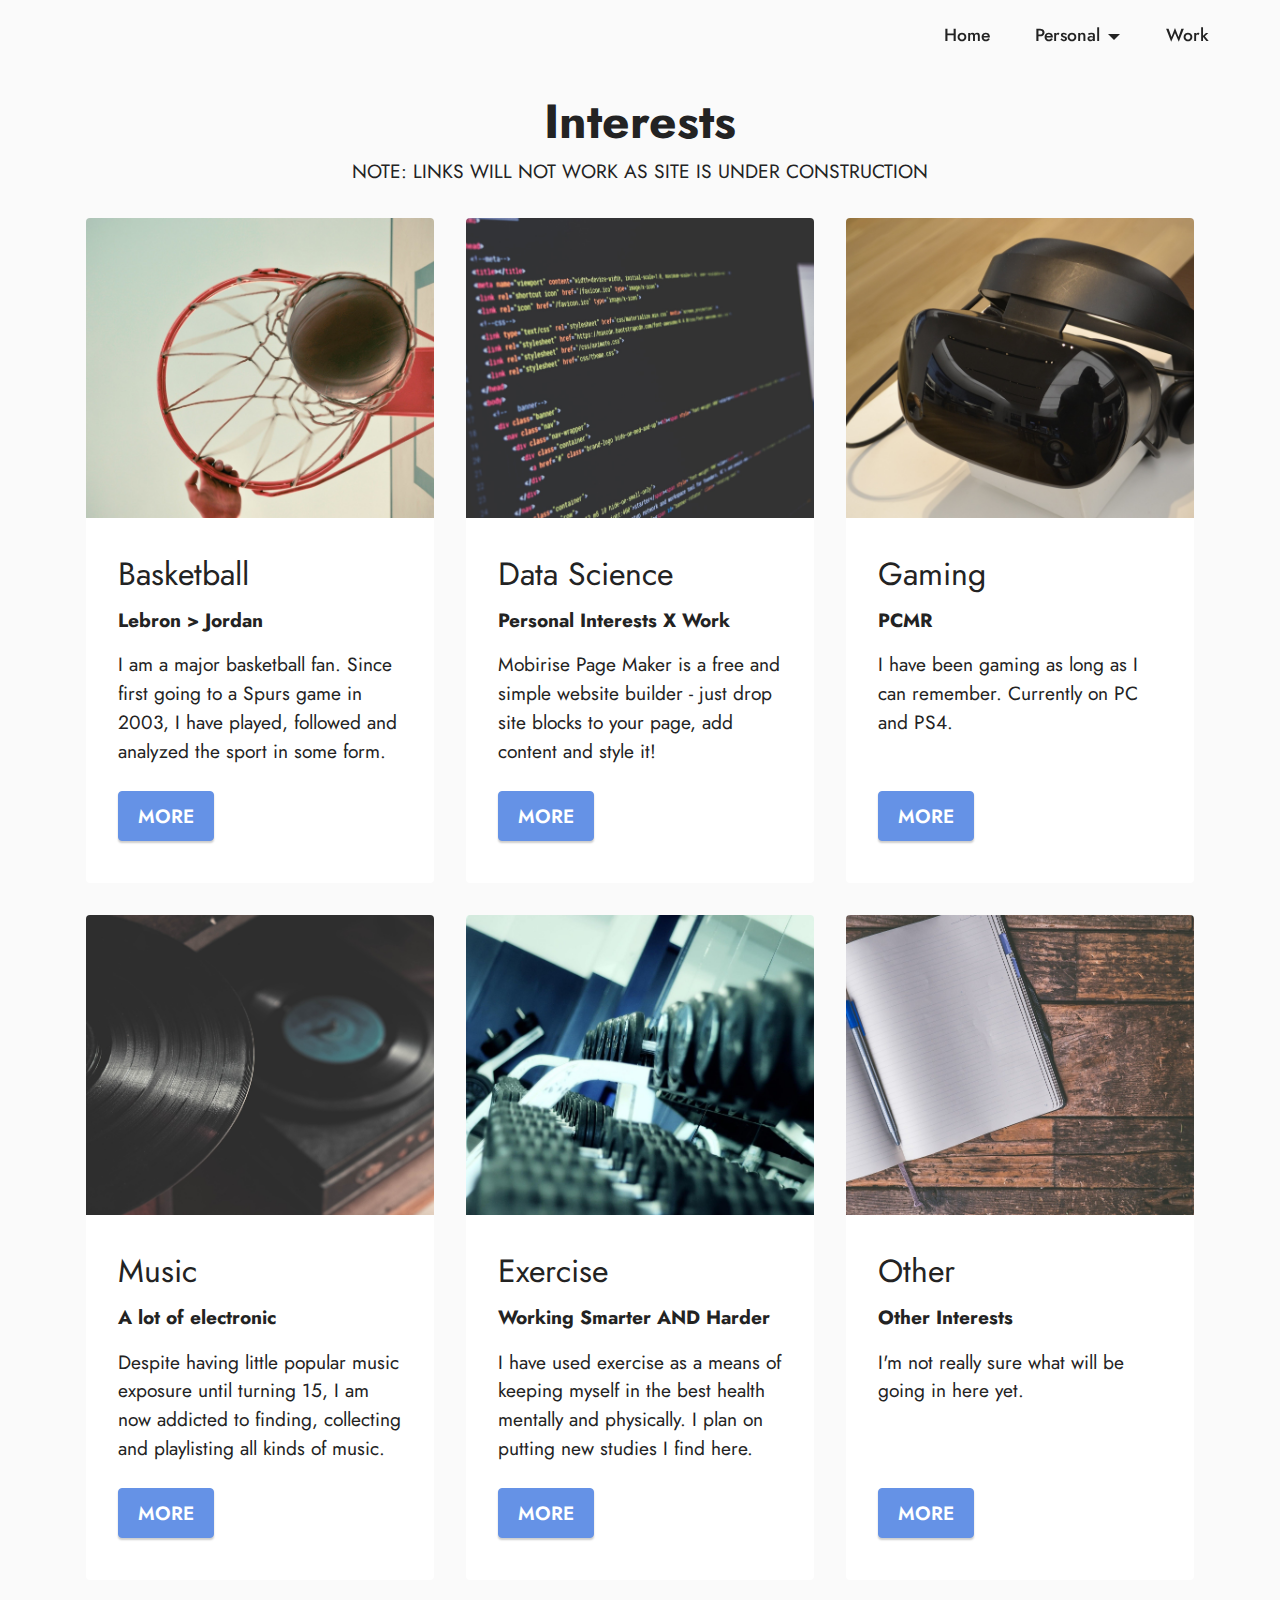
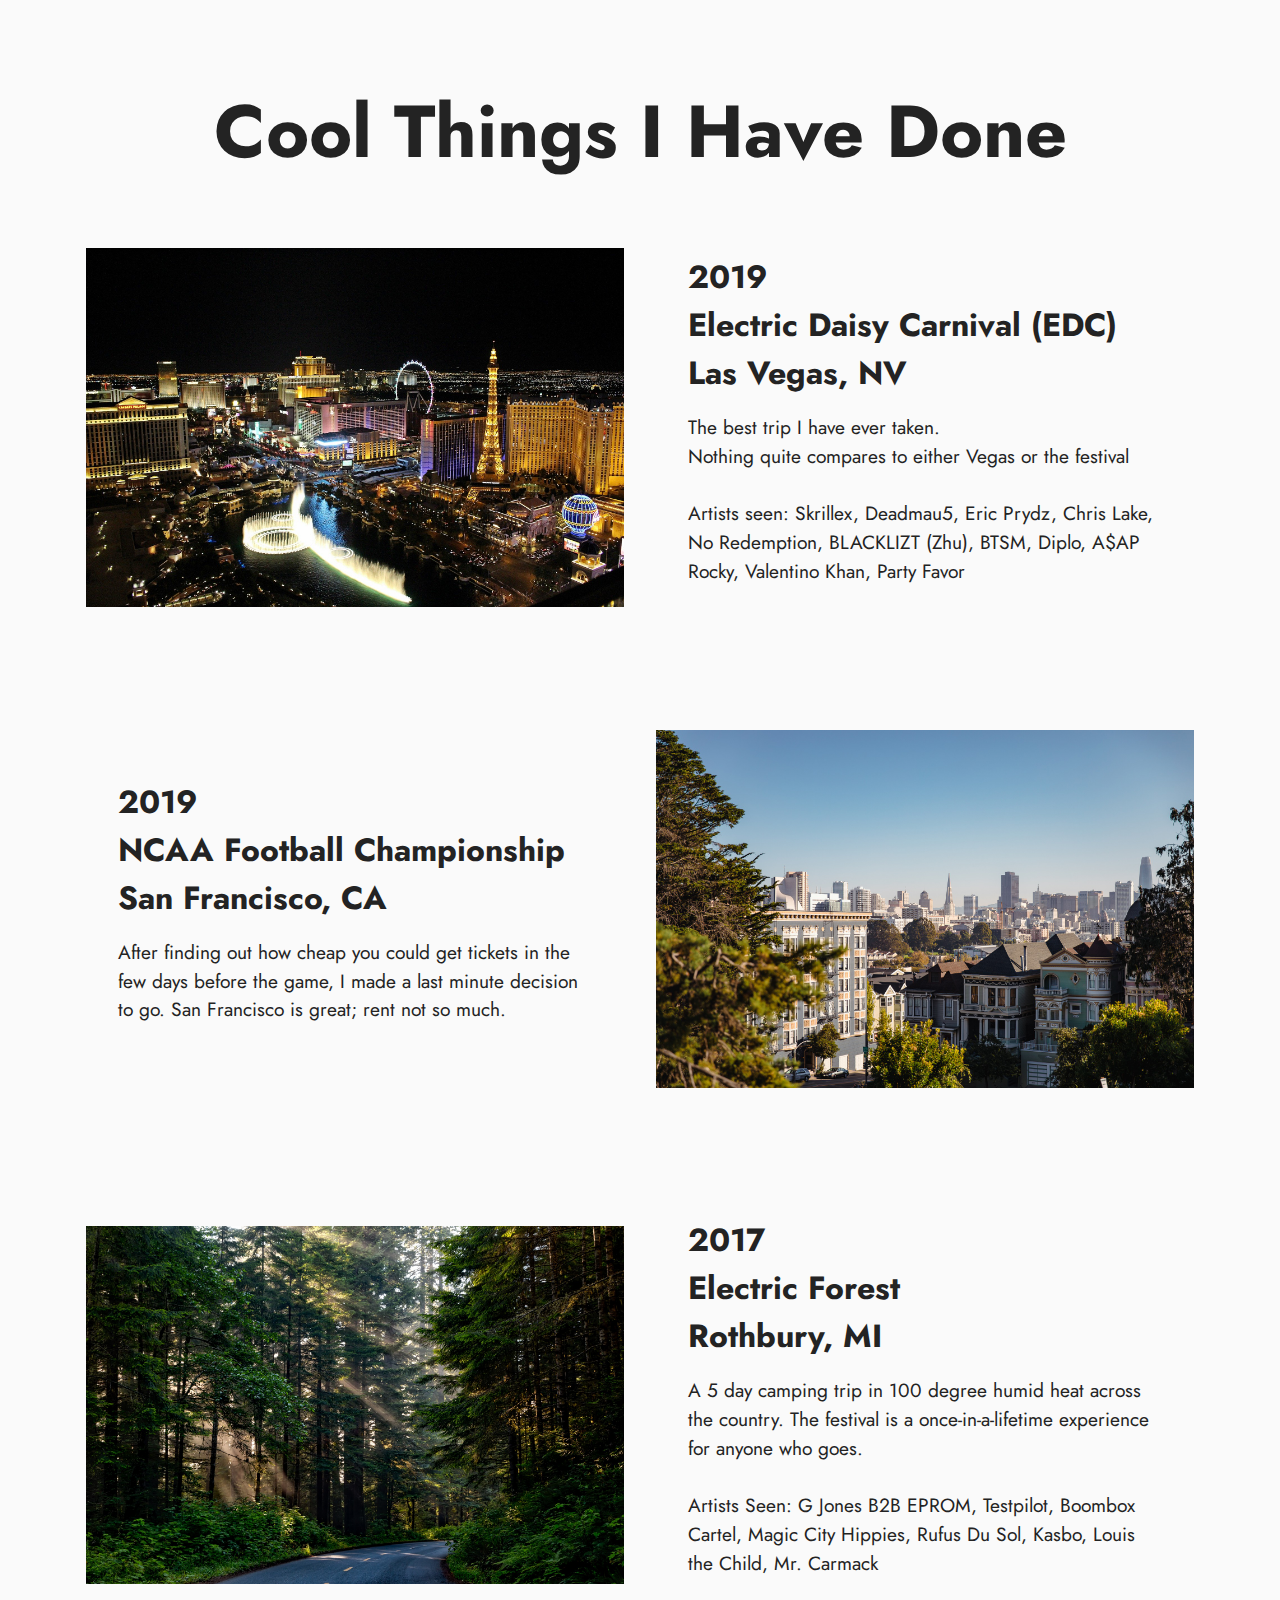
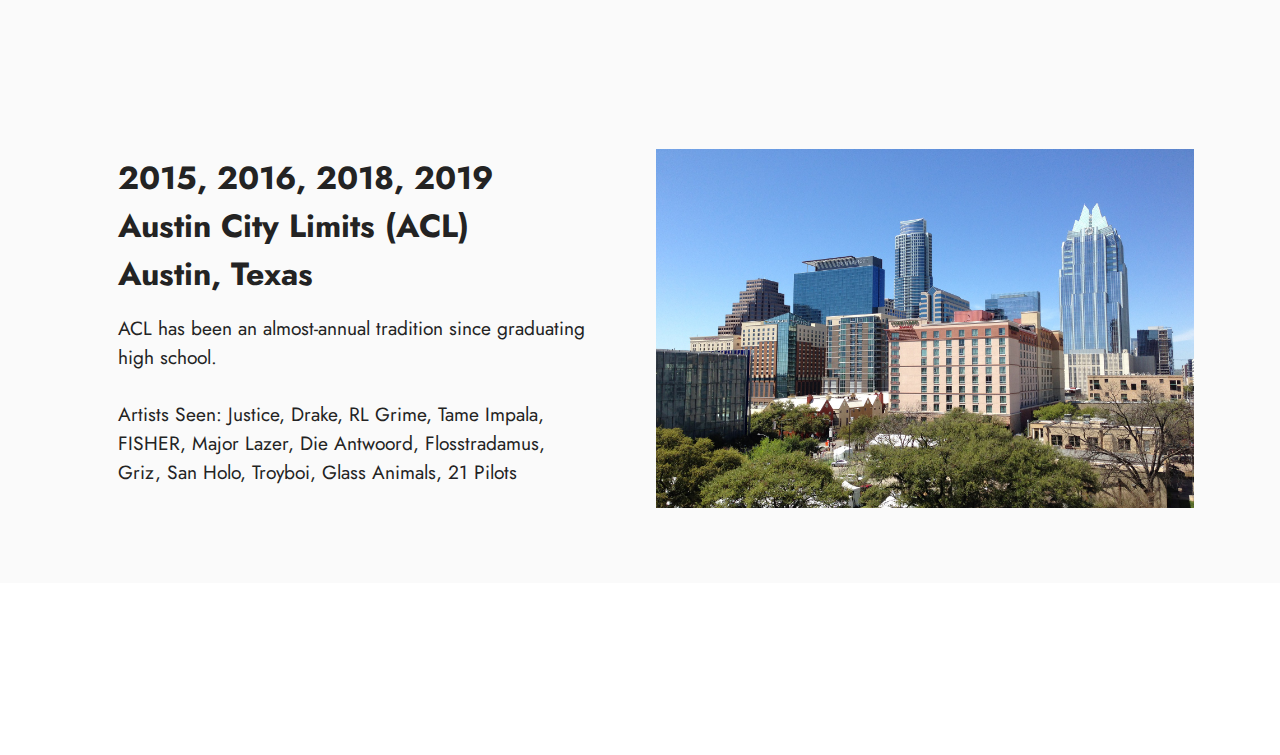
==== page1.html @ 877b50c9 "Add files via upload" ====
<!DOCTYPE html>
<html  >
<head>
  <!-- Site made with Mobirise Website Builder v5.0.29, https://mobirise.com -->
  <meta charset="UTF-8">
  <meta http-equiv="X-UA-Compatible" content="IE=edge">
  <meta name="generator" content="Mobirise v5.0.29, mobirise.com">
  <meta name="viewport" content="width=device-width, initial-scale=1, minimum-scale=1">
  <link rel="shortcut icon" href="assets/images/logo.png" type="image/x-icon">
  <meta name="description" content="">
  
  
  <title>Personal</title>
  <link rel="stylesheet" href="assets/tether/tether.min.css">
  <link rel="stylesheet" href="assets/bootstrap/css/bootstrap.min.css">
  <link rel="stylesheet" href="assets/bootstrap/css/bootstrap-grid.min.css">
  <link rel="stylesheet" href="assets/bootstrap/css/bootstrap-reboot.min.css">
  <link rel="stylesheet" href="assets/dropdown/css/style.css">
  <link rel="stylesheet" href="assets/socicon/css/styles.css">
  <link rel="stylesheet" href="assets/theme/css/style.css">
  <link rel="preload" as="style" href="assets/mobirise/css/mbr-additional.css"><link rel="stylesheet" href="assets/mobirise/css/mbr-additional.css" type="text/css">
  
  
  
  
</head>
<body>
  
  <section class="menu menu1 cid-s9Qkn1woF4" once="menu" id="menu1-n">
    

    <nav class="navbar navbar-dropdown navbar-fixed-top navbar-expand-lg">
        <div class="container-fluid">
            <div class="navbar-brand">
                
                
            </div>
            <button class="navbar-toggler" type="button" data-toggle="collapse" data-target="#navbarSupportedContent" aria-controls="navbarNavAltMarkup" aria-expanded="false" aria-label="Toggle navigation">
                <div class="hamburger">
                    <span></span>
                    <span></span>
                    <span></span>
                    <span></span>
                </div>
            </button>
            <div class="collapse navbar-collapse" id="navbarSupportedContent">
                <ul class="navbar-nav nav-dropdown nav-right navbar-nav-top-padding" data-app-modern-menu="true"><li class="nav-item"><a class="nav-link link text-black text-primary display-4" href="index.html">
                            Home</a></li>
                    <li class="nav-item dropdown"><a class="nav-link link text-black dropdown-toggle display-4" href="#" data-toggle="dropdown-submenu" aria-expanded="false">
                            Personal</a><div class="dropdown-menu"><a class="text-black dropdown-item text-primary display-4" href="page1.html#top">Personal Home<br></a><a class="text-black dropdown-item text-primary display-4" href="page1.html#top">Music</a><a class="text-black dropdown-item text-primary display-4" href="page1.html#top">Basketball</a><a class="text-black dropdown-item text-primary display-4" href="page1.html#top">Data Analytics</a><a class="text-black dropdown-item text-primary display-4" href="page1.html#top">Gaming</a><a class="text-black dropdown-item text-primary display-4" href="page1.html#top">Other</a></div></li>
                    <li class="nav-item"><a class="nav-link link text-black text-primary display-4" href="page2.html#top">Work</a>
                    </li></ul>
                
                
            </div>
        </div>
    </nav>
</section>

<section class="engine"><a href="https://mobirise.info/f">easy web maker</a></section><section class="content2 cid-s9Q3gsgXyJ" id="content2-d">
    
    
    <div class="container">
        <div class="mbr-section-head">
            <h4 class="mbr-section-title mbr-fonts-style align-center mb-0 display-2"><strong>Interests</strong></h4>
            <h5 class="mbr-section-subtitle mbr-fonts-style align-center mb-0 mt-2 display-7">NOTE: LINKS WILL NOT WORK AS SITE IS UNDER CONSTRUCTION</h5>
        </div>
        <div class="row mt-4">
            <div class="item features-image сol-12 col-md-6 col-lg-4">
                <div class="item-wrapper">
                    <div class="item-img">
                        <img src="assets/images/mbr-1.jpg" alt="" title="" data-slide-to="0">
                    </div>
                    <div class="item-content">
                        <h5 class="item-title mbr-fonts-style display-5">Basketball</h5>
                        <h6 class="item-subtitle mbr-fonts-style mt-1 display-7"><strong>Lebron &gt; Jordan</strong></h6>
                        <p class="mbr-text mbr-fonts-style mt-3 display-7">I am a major basketball fan. Since first going to a Spurs game in 2003, I have played, followed and analyzed the sport in some form.<br>
                        </p>
                    </div>
                    <div class="mbr-section-btn item-footer mt-2"><a href="" class="btn btn-primary item-btn display-7" target="_blank">MORE</a></div>
                </div>
            </div><div class="item features-image сol-12 col-md-6 col-lg-4">
                <div class="item-wrapper">
                    <div class="item-img">
                        <img src="assets/images/mbr.jpg" alt="" title="" data-slide-to="1">
                    </div>
                    <div class="item-content">
                        <h5 class="item-title mbr-fonts-style display-5">Data Science</h5>
                        <h6 class="item-subtitle mbr-fonts-style mt-1 display-7"><strong>Personal Interests X Work</strong></h6>
                        <p class="mbr-text mbr-fonts-style mt-3 display-7">Mobirise Page Maker is a free and simple
                            website builder - just drop site blocks to your page, add content and style it!</p>
                    </div>
                    <div class="mbr-section-btn item-footer mt-2"><a href="" class="btn btn-primary item-btn display-7" target="_blank">MORE</a></div>
                </div>
            </div><div class="item features-image сol-12 col-md-6 col-lg-4">
                <div class="item-wrapper">
                    <div class="item-img">
                        <img src="assets/images/mbr-12.jpg" alt="" title="" data-slide-to="2">
                    </div>
                    <div class="item-content">
                        <h5 class="item-title mbr-fonts-style display-5">Gaming</h5>
                        <h6 class="item-subtitle mbr-fonts-style mt-1 display-7"><strong>PCMR</strong></h6>
                        <p class="mbr-text mbr-fonts-style mt-3 display-7">I have been gaming as long as I can remember. Currently on PC and PS4.</p>
                    </div>
                    <div class="mbr-section-btn item-footer mt-2"><a href="" class="btn btn-primary item-btn display-7" target="_blank">MORE</a></div>
                </div>
            </div><div class="item features-image сol-12 col-md-6 col-lg-4">
                <div class="item-wrapper">
                    <div class="item-img">
                        <img src="assets/images/mbr-2.jpg" alt="" title="" data-slide-to="3">
                    </div>
                    <div class="item-content">
                        <h5 class="item-title mbr-fonts-style display-5">Music</h5>
                        <h6 class="item-subtitle mbr-fonts-style mt-1 display-7"><strong>A lot of electronic</strong></h6>
                        <p class="mbr-text mbr-fonts-style mt-3 display-7">Despite having little popular music exposure until turning 15, I am now addicted to finding, collecting and playlisting all kinds of music.</p>
                    </div>
                    <div class="mbr-section-btn item-footer mt-2"><a href="" class="btn item-btn btn-primary display-7" target="_blank">MORE</a></div>
                </div>
            </div>
            
            <div class="item features-image сol-12 col-md-6 col-lg-4">
                <div class="item-wrapper">
                    <div class="item-img">
                        <img src="assets/images/mbr-13.jpg" alt="" title="" data-slide-to="5">
                    </div>
                    <div class="item-content">
                        <h5 class="item-title mbr-fonts-style display-5">Exercise</h5>
                        <h6 class="item-subtitle mbr-fonts-style mt-1 display-7"><strong>Working Smarter AND Harder</strong></h6>
                        <p class="mbr-text mbr-fonts-style mt-3 display-7">I have used exercise as a means of keeping myself in the best health mentally and physically. I plan on putting new studies I find here.</p>
                    </div>
                    <div class="mbr-section-btn item-footer mt-2"><a href="" class="btn btn-primary item-btn display-7" target="_blank">MORE</a></div>
                </div>
            </div><div class="item features-image сol-12 col-md-6 col-lg-4">
                <div class="item-wrapper">
                    <div class="item-img">
                        <img src="assets/images/mbr-11.jpg" alt="" title="" data-slide-to="5">
                    </div>
                    <div class="item-content">
                        <h5 class="item-title mbr-fonts-style display-5">Other</h5>
                        <h6 class="item-subtitle mbr-fonts-style mt-1 display-7"><strong>Other Interests</strong></h6>
                        <p class="mbr-text mbr-fonts-style mt-3 display-7">I'm not really sure what will be going in here yet.</p>
                    </div>
                    <div class="mbr-section-btn item-footer mt-2"><a href="" class="btn btn-primary item-btn display-7" target="_blank">MORE</a></div>
                </div>
            </div>

        </div>
    </div>
</section>

<section class="content4 cid-s9Q8lTwfWo" id="content4-g">
    
    <div class="container">
        <div class="row justify-content-center">
            <div class="title col-md-12 col-lg-10">
                <h3 class="mbr-section-title mbr-fonts-style align-center mb-4 display-1"><strong>Cool Things I Have Done</strong></h3>
                
                
            </div>
        </div>
    </div>
</section>

<section class="image1 cid-s9Q4G3ZxXC" id="image1-f">
    

    

    <div class="container">
        <div class="row align-items-center">
            <div class="col-12 col-lg-6">
                <div class="image-wrapper">
                    <img src="assets/images/mbr-6.jpg" alt="Mobirise">
                    
                </div>
            </div>
            <div class="col-12 col-lg">
                <div class="text-wrapper">
                    <h3 class="mbr-section-title mbr-fonts-style mb-3 display-5">
                        <strong>2019</strong><br><strong>Electric Daisy Carnival (EDC)</strong><br><strong>Las Vegas, NV</strong></h3>
                    <p class="mbr-text mbr-fonts-style display-7">The best trip I have ever taken. <br>Nothing quite compares to either Vegas or the festival<br><br>Artists seen: Skrillex, Deadmau5, Eric Prydz, Chris Lake, No Redemption, BLACKLIZT (Zhu), BTSM, Diplo, A$AP Rocky, Valentino Khan, Party Favor</p>
                </div>
            </div>
        </div>
    </div>
</section>

<section class="image2 cid-s9Q986aHym" id="image2-i">
    

    

    <div class="container">
        <div class="row align-items-center">
            <div class="col-12 col-lg-6">
                <div class="image-wrapper">
                    <img src="assets/images/mbr-5.jpg" alt="Mobirise">
                    
                </div>
            </div>
            <div class="col-12 col-lg">
                <div class="text-wrapper">
                    <h3 class="mbr-section-title mbr-fonts-style mb-3 display-5">
                        <strong>2019&nbsp;</strong><br><strong>NCAA Football Championship</strong><br><strong>San Francisco, CA</strong></h3>
                    <p class="mbr-text mbr-fonts-style display-7">After finding out how cheap you could get tickets in the few days before the game, I made a last minute decision to go. San Francisco is great; rent not so much.</p>
                </div>
            </div>
        </div>
    </div>
</section>

<section class="image1 cid-s9Q9i9qKRA" id="image1-j">
    

    

    <div class="container">
        <div class="row align-items-center">
            <div class="col-12 col-lg-6">
                <div class="image-wrapper">
                    <img src="assets/images/mbr-4.jpg" alt="Mobirise">
                    
                </div>
            </div>
            <div class="col-12 col-lg">
                <div class="text-wrapper">
                    <h3 class="mbr-section-title mbr-fonts-style mb-3 display-5">
                        <strong>2017</strong><br><strong>Electric Forest</strong><br><strong>Rothbury, MI</strong></h3>
                    <p class="mbr-text mbr-fonts-style display-7">A 5 day camping trip in 100 degree humid heat across the country. The festival is a once-in-a-lifetime experience for anyone who goes.<br><br>Artists Seen: G Jones B2B EPROM, Testpilot, Boombox Cartel, Magic City Hippies, Rufus Du Sol, Kasbo, Louis the Child, Mr. Carmack</p>
                </div>
            </div>
        </div>
    </div>
</section>

<section class="image2 cid-s9Qa11g71k" id="image2-k">
    

    

    <div class="container">
        <div class="row align-items-center">
            <div class="col-12 col-lg-6">
                <div class="image-wrapper">
                    <img src="assets/images/mbr-7.jpg" alt="Mobirise">
                    
                </div>
            </div>
            <div class="col-12 col-lg">
                <div class="text-wrapper">
                    <h3 class="mbr-section-title mbr-fonts-style mb-3 display-5">
                        <strong>2015, 2016, 2018, 2019</strong><br><strong>Austin City Limits (ACL)</strong><br><strong>Austin, Texas</strong></h3>
                    <p class="mbr-text mbr-fonts-style display-7">
                        ACL has been an almost-annual tradition since graduating high school.<br><br>Artists Seen: Justice, Drake, RL Grime, Tame Impala, FISHER, Major Lazer, Die Antwoord, Flosstradamus, Griz, San Holo, Troyboi, Glass Animals, 21 Pilots</p>
                </div>
            </div>
        </div>
    </div>
</section>

<section class="footer3 cid-s9QgH6GICK mbr-reveal" once="footers" id="footer3-m">

    

    

    <div class="container">
        <div class="media-container-row align-center mbr-white">
            <div class="row row-links">
                <ul class="foot-menu">
                    
                    
                    
                    
                    
                <li class="foot-menu-item mbr-fonts-style display-7"><a href="page1.html#top" class="text-primary">Personal</a></li><li class="foot-menu-item mbr-fonts-style display-7"><a href="page2.html#top" class="text-primary">Work</a></li><li class="foot-menu-item mbr-fonts-style display-7"><a href="index.html#top" class="text-primary">Home</a></li><li class="foot-menu-item mbr-fonts-style display-7"><a href="mailto:webster.hunter@protonmail.com" class="text-primary">Email Me</a></li><li class="foot-menu-item mbr-fonts-style display-7"><a href="tel:+1-210-3966008" class="text-primary">Call Me</a></li></ul>
            </div>
            <div class="row social-row">
                <div class="social-list align-right pb-2">
                    
                    
                    
                    
                    
                    
                <div class="soc-item">
                        <a href="https://twitter.com/websterhunter" target="_blank">
                            <span class="mbr-iconfont mbr-iconfont-social socicon-twitter socicon"></span>
                        </a>
                    </div><div class="soc-item">
                        <a href="https://www.instagram.com/hunter__webster/" target="_blank">
                            <span class="mbr-iconfont mbr-iconfont-social socicon-instagram socicon"></span>
                        </a>
                    </div><div class="soc-item">
                        <a href="https://www.linkedin.com/in/hunter-webster-4b8500128/" target="_blank">
                            <span class="mbr-iconfont mbr-iconfont-social socicon-linkedin socicon"></span>
                        </a>
                    </div><div class="soc-item">
                        <a href="https://open.spotify.com/user/whwebster98" target="_blank">
                            <span class="mbr-iconfont mbr-iconfont-social socicon-spotify socicon"></span>
                        </a>
                    </div></div>
            </div>
            <div class="row row-copirayt">
                <p class="mbr-text mb-0 mbr-fonts-style mbr-white align-center display-4">Thanks for visiting!</p>
            </div>
        </div>
    </div>
</section>


  <script src="assets/web/assets/jquery/jquery.min.js"></script>
  <script src="assets/popper/popper.min.js"></script>
  <script src="assets/tether/tether.min.js"></script>
  <script src="assets/bootstrap/js/bootstrap.min.js"></script>
  <script src="assets/smoothscroll/smooth-scroll.js"></script>
  <script src="assets/dropdown/js/nav-dropdown.js"></script>
  <script src="assets/dropdown/js/navbar-dropdown.js"></script>
  <script src="assets/touchswipe/jquery.touch-swipe.min.js"></script>
  <script src="assets/theme/js/script.js"></script>
  
  
  
</body>
</html>
---- assets/dropdown/css/style.css ----
.navbar-dropdown {
  left: 0;
  padding: 0;
  position: absolute;
  right: 0;
  top: 0;
  transition: all 0.45s ease;
  z-index: 1030;
  background: #282828; }
  .navbar-dropdown .navbar-logo {
    margin-right: 0.8rem;
    transition: margin 0.3s ease-in-out;
    vertical-align: middle; }
    .navbar-dropdown .navbar-logo img {
      height: 3.125rem;
      transition: all 0.3s ease-in-out; }
    .navbar-dropdown .navbar-logo.mbr-iconfont {
      font-size: 3.125rem;
      line-height: 3.125rem; }
  .navbar-dropdown .navbar-caption {
    font-weight: 700;
    white-space: normal;
    vertical-align: -4px;
    line-height: 3.125rem !important; }
    .navbar-dropdown .navbar-caption, .navbar-dropdown .navbar-caption:hover {
      color: inherit;
      text-decoration: none; }
  .navbar-dropdown .mbr-iconfont + .navbar-caption {
    vertical-align: -1px; }
  .navbar-dropdown.navbar-fixed-top {
    position: fixed; }
  .navbar-dropdown .navbar-brand span {
    vertical-align: -4px; }
  .navbar-dropdown.bg-color.transparent {
    background: none; }
  .navbar-dropdown.navbar-short .navbar-brand {
    padding: 0.625rem 0; }
    .navbar-dropdown.navbar-short .navbar-brand span {
      vertical-align: -1px; }
  .navbar-dropdown.navbar-short .navbar-caption {
    line-height: 2.375rem !important;
    vertical-align: -2px; }
  .navbar-dropdown.navbar-short .navbar-logo {
    margin-right: 0.5rem; }
    .navbar-dropdown.navbar-short .navbar-logo img {
      height: 2.375rem; }
    .navbar-dropdown.navbar-short .navbar-logo.mbr-iconfont {
      font-size: 2.375rem;
      line-height: 2.375rem; }
  .navbar-dropdown.navbar-short .mbr-table-cell {
    height: 3.625rem; }
  .navbar-dropdown .navbar-close {
    left: 0.6875rem;
    position: fixed;
    top: 0.75rem;
    z-index: 1000; }
  .navbar-dropdown .hamburger-icon {
    content: "";
    display: inline-block;
    vertical-align: middle;
    width: 16px;
    -webkit-box-shadow: 0 -6px 0 1px #282828,0 0 0 1px #282828,0 6px 0 1px #282828;
    -moz-box-shadow: 0 -6px 0 1px #282828,0 0 0 1px #282828,0 6px 0 1px #282828;
    box-shadow: 0 -6px 0 1px #282828,0 0 0 1px #282828,0 6px 0 1px #282828; }

.dropdown-menu .dropdown-toggle[data-toggle="dropdown-submenu"]::after {
  border-bottom: 0.35em solid transparent;
  border-left: 0.35em solid;
  border-right: 0;
  border-top: 0.35em solid transparent;
  margin-left: 0.3rem; }

.dropdown-menu .dropdown-item:focus {
  outline: 0; }

.nav-dropdown {
  font-size: 0.75rem;
  font-weight: 500;
  height: auto !important; }
  .nav-dropdown .nav-btn {
    padding-left: 1rem; }
  .nav-dropdown .link {
    margin: .667em 1.667em;
    font-weight: 500;
    padding: 0;
    transition: color .2s ease-in-out; }
    .nav-dropdown .link.dropdown-toggle {
      margin-right: 2.583em; }
      .nav-dropdown .link.dropdown-toggle::after {
        margin-left: .25rem;
        border-top: 0.35em solid;
        border-right: 0.35em solid transparent;
        border-left: 0.35em solid transparent;
        border-bottom: 0; }
      .nav-dropdown .link.dropdown-toggle[aria-expanded="true"] {
        margin: 0;
        padding: 0.667em 3.263em  0.667em 1.667em; }
  .nav-dropdown .link::after,
  .nav-dropdown .dropdown-item::after {
    color: inherit; }
  .nav-dropdown .btn {
    font-size: 0.75rem;
    font-weight: 700;
    letter-spacing: 0;
    margin-bottom: 0;
    padding-left: 1.25rem;
    padding-right: 1.25rem; }
  .nav-dropdown .dropdown-menu {
    border-radius: 0;
    border: 0;
    left: 0;
    margin: 0;
    padding-bottom: 1.25rem;
    padding-top: 1.25rem;
    position: relative; }
  .nav-dropdown .dropdown-submenu {
    margin-left: 0.125rem;
    top: 0; }
  .nav-dropdown .dropdown-item {
    font-weight: 500;
    line-height: 2;
    padding: 0.3846em 4.615em 0.3846em 1.5385em;
    position: relative;
    transition: color .2s ease-in-out, background-color .2s ease-in-out; }
    .nav-dropdown .dropdown-item::after {
      margin-top: -0.3077em;
      position: absolute;
      right: 1.1538em;
      top: 50%; }
    .nav-dropdown .dropdown-item:focus, .nav-dropdown .dropdown-item:hover {
      background: none; }

@media (max-width: 767px) {
  .nav-dropdown.navbar-toggleable-sm {
    bottom: 0;
    display: none;
    left: 0;
    overflow-x: hidden;
    position: fixed;
    top: 0;
    transform: translateX(-100%);
    -ms-transform: translateX(-100%);
    -webkit-transform: translateX(-100%);
    width: 18.75rem;
    z-index: 999; } }
.nav-dropdown.navbar-toggleable-xl {
  bottom: 0;
  display: none;
  left: 0;
  overflow-x: hidden;
  position: fixed;
  top: 0;
  transform: translateX(-100%);
  -ms-transform: translateX(-100%);
  -webkit-transform: translateX(-100%);
  width: 18.75rem;
  z-index: 999; }

.nav-dropdown-sm {
  display: block !important;
  overflow-x: hidden;
  overflow: auto;
  padding-top: 3.875rem; }
  .nav-dropdown-sm::after {
    content: "";
    display: block;
    height: 3rem;
    width: 100%; }
  .nav-dropdown-sm.collapse.in ~ .navbar-close {
    display: block !important; }
  .nav-dropdown-sm.collapsing, .nav-dropdown-sm.collapse.in {
    transform: translateX(0);
    -ms-transform: translateX(0);
    -webkit-transform: translateX(0);
    transition: all 0.25s ease-out;
    -webkit-transition: all 0.25s ease-out;
    background: #282828; }
  .nav-dropdown-sm.collapsing[aria-expanded="false"] {
    transform: translateX(-100%);
    -ms-transform: translateX(-100%);
    -webkit-transform: translateX(-100%); }
  .nav-dropdown-sm .nav-item {
    display: block;
    margin-left: 0 !important;
    padding-left: 0; }
  .nav-dropdown-sm .link,
  .nav-dropdown-sm .dropdown-item {
    border-top: 1px dotted rgba(255, 255, 255, 0.1);
    font-size: 0.8125rem;
    line-height: 1.6;
    margin: 0 !important;
    padding: 0.875rem 2.4rem 0.875rem 1.5625rem !important;
    position: relative;
    white-space: normal; }
    .nav-dropdown-sm .link:focus, .nav-dropdown-sm .link:hover,
    .nav-dropdown-sm .dropdown-item:focus,
    .nav-dropdown-sm .dropdown-item:hover {
      background: rgba(0, 0, 0, 0.2) !important;
      color: #c0a375; }
  .nav-dropdown-sm .nav-btn {
    position: relative;
    padding: 1.5625rem 1.5625rem 0 1.5625rem; }
    .nav-dropdown-sm .nav-btn::before {
      border-top: 1px dotted rgba(255, 255, 255, 0.1);
      content: "";
      left: 0;
      position: absolute;
      top: 0;
      width: 100%; }
    .nav-dropdown-sm .nav-btn + .nav-btn {
      padding-top: 0.625rem; }
      .nav-dropdown-sm .nav-btn + .nav-btn::before {
        display: none; }
  .nav-dropdown-sm .btn {
    padding: 0.625rem 0; }
  .nav-dropdown-sm .dropdown-toggle[data-toggle="dropdown-submenu"]::after {
    margin-left: .25rem;
    border-top: 0.35em solid;
    border-right: 0.35em solid transparent;
    border-left: 0.35em solid transparent;
    border-bottom: 0; }
  .nav-dropdown-sm .dropdown-toggle[data-toggle="dropdown-submenu"][aria-expanded="true"]::after {
    border-top: 0;
    border-right: 0.35em solid transparent;
    border-left: 0.35em solid transparent;
    border-bottom: 0.35em solid; }
  .nav-dropdown-sm .dropdown-menu {
    margin: 0;
    padding: 0;
    position: relative;
    top: 0;
    left: 0;
    width: 100%;
    border: 0;
    float: none;
    border-radius: 0;
    background: none; }
  .nav-dropdown-sm .dropdown-submenu {
    left: 100%;
    margin-left: 0.125rem;
    margin-top: -1.25rem;
    top: 0; }

.navbar-toggleable-sm .nav-dropdown .dropdown-menu {
  position: absolute; }

.navbar-toggleable-sm .nav-dropdown .dropdown-submenu {
  left: 100%;
  margin-left: 0.125rem;
  margin-top: -1.25rem;
  top: 0; }

.navbar-toggleable-sm.opened .nav-dropdown .dropdown-menu {
  position: relative; }

.navbar-toggleable-sm.opened .nav-dropdown .dropdown-submenu {
  left: 0;
  margin-left: 00rem;
  margin-top: 0rem;
  top: 0; }

.is-builder .nav-dropdown.collapsing {
  transition: none !important; }

/*# sourceMappingURL=style.css.map */
---- assets/socicon/css/styles.css ----
@charset "UTF-8";

@font-face {
  font-family: 'Socicon';
  src:  url('../fonts/socicon.eot');
  src:  url('../fonts/socicon.eot?#iefix') format('embedded-opentype'),
    url('../fonts/socicon.woff2') format('woff2'),
    url('../fonts/socicon.ttf') format('truetype'),
    url('../fonts/socicon.woff') format('woff'),
    url('../fonts/socicon.svg#socicon') format('svg');
  font-weight: normal;
  font-style: normal;
}

[data-icon]:before {
  font-family: "socicon" !important;
  content: attr(data-icon);
  font-style: normal !important;
  font-weight: normal !important;
  font-variant: normal !important;
  text-transform: none !important;
  speak: none;
  line-height: 1;
  -webkit-font-smoothing: antialiased;
  -moz-osx-font-smoothing: grayscale;
}

[class^="socicon-"], [class*=" socicon-"] {
  /* use !important to prevent issues with browser extensions that change fonts */
  font-family: 'Socicon' !important;
  speak: none;
  font-style: normal;
  font-weight: normal;
  font-variant: normal;
  text-transform: none;
  line-height: 1;

  /* Better Font Rendering =========== */
  -webkit-font-smoothing: antialiased;
  -moz-osx-font-smoothing: grayscale;
}

.socicon-eitaa:before {
  content: "\e97c";
}
.socicon-soroush:before {
  content: "\e97d";
}
.socicon-bale:before {
  content: "\e97e";
}
.socicon-zazzle:before {
  content: "\e97b";
}
.socicon-society6:before {
  content: "\e97a";
}
.socicon-redbubble:before {
  content: "\e979";
}
.socicon-avvo:before {
  content: "\e978";
}
.socicon-stitcher:before {
  content: "\e977";
}
.socicon-googlehangouts:before {
  content: "\e974";
}
.socicon-dlive:before {
  content: "\e975";
}
.socicon-vsco:before {
  content: "\e976";
}
.socicon-flipboard:before {
  content: "\e973";
}
.socicon-ubuntu:before {
  content: "\e958";
}
.socicon-artstation:before {
  content: "\e959";
}
.socicon-invision:before {
  content: "\e95a";
}
.socicon-torial:before {
  content: "\e95b";
}
.socicon-collectorz:before {
  content: "\e95c";
}
.socicon-seenthis:before {
  content: "\e95d";
}
.socicon-googleplaymusic:before {
  content: "\e95e";
}
.socicon-debian:before {
  content: "\e95f";
}
.socicon-filmfreeway:before {
  content: "\e960";
}
.socicon-gnome:before {
  content: "\e961";
}
.socicon-itchio:before {
  content: "\e962";
}
.socicon-jamendo:before {
  content: "\e963";
}
.socicon-mix:before {
  content: "\e964";
}
.socicon-sharepoint:before {
  content: "\e965";
}
.socicon-tinder:before {
  content: "\e966";
}
.socicon-windguru:before {
  content: "\e967";
}
.socicon-cdbaby:before {
  content: "\e968";
}
.socicon-elementaryos:before {
  content: "\e969";
}
.socicon-stage32:before {
  content: "\e96a";
}
.socicon-tiktok:before {
  content: "\e96b";
}
.socicon-gitter:before {
  content: "\e96c";
}
.socicon-letterboxd:before {
  content: "\e96d";
}
.socicon-threema:before {
  content: "\e96e";
}
.socicon-splice:before {
  content: "\e96f";
}
.socicon-metapop:before {
  content: "\e970";
}
.socicon-naver:before {
  content: "\e971";
}
.socicon-remote:before {
  content: "\e972";
}
.socicon-internet:before {
  content: "\e957";
}
.socicon-moddb:before {
  content: "\e94b";
}
.socicon-indiedb:before {
  content: "\e94c";
}
.socicon-traxsource:before {
  content: "\e94d";
}
.socicon-gamefor:before {
  content: "\e94e";
}
.socicon-pixiv:before {
  content: "\e94f";
}
.socicon-myanimelist:before {
  content: "\e950";
}
.socicon-blackberry:before {
  content: "\e951";
}
.socicon-wickr:before {
  content: "\e952";
}
.socicon-spip:before {
  content: "\e953";
}
.socicon-napster:before {
  content: "\e954";
}
.socicon-beatport:before {
  content: "\e955";
}
.socicon-hackerone:before {
  content: "\e956";
}
.socicon-hackernews:before {
  content: "\e946";
}
.socicon-smashwords:before {
  content: "\e947";
}
.socicon-kobo:before {
  content: "\e948";
}
.socicon-bookbub:before {
  content: "\e949";
}
.socicon-mailru:before {
  content: "\e94a";
}
.socicon-gitlab:before {
  content: "\e945";
}
.socicon-instructables:before {
  content: "\e944";
}
.socicon-portfolio:before {
  content: "\e943";
}
.socicon-codered:before {
  content: "\e940";
}
.socicon-origin:before {
  content: "\e941";
}
.socicon-nextdoor:before {
  content: "\e942";
}
.socicon-udemy:before {
  content: "\e93f";
}
.socicon-livemaster:before {
  content: "\e93e";
}
.socicon-crunchbase:before {
  content: "\e93b";
}
.socicon-homefy:before {
  content: "\e93c";
}
.socicon-calendly:before {
  content: "\e93d";
}
.socicon-realtor:before {
  content: "\e90f";
}
.socicon-tidal:before {
  content: "\e910";
}
.socicon-qobuz:before {
  content: "\e911";
}
.socicon-natgeo:before {
  content: "\e912";
}
.socicon-mastodon:before {
  content: "\e913";
}
.socicon-unsplash:before {
  content: "\e914";
}
.socicon-homeadvisor:before {
  content: "\e915";
}
.socicon-angieslist:before {
  content: "\e916";
}
.socicon-codepen:before {
  content: "\e917";
}
.socicon-slack:before {
  content: "\e918";
}
.socicon-openaigym:before {
  content: "\e919";
}
.socicon-logmein:before {
  content: "\e91a";
}
.socicon-fiverr:before {
  content: "\e91b";
}
.socicon-gotomeeting:before {
  content: "\e91c";
}
.socicon-aliexpress:before {
  content: "\e91d";
}
.socicon-guru:before {
  content: "\e91e";
}
.socicon-appstore:before {
  content: "\e91f";
}
.socicon-homes:before {
  content: "\e920";
}
.socicon-zoom:before {
  content: "\e921";
}
.socicon-alibaba:before {
  content: "\e922";
}
.socicon-craigslist:before {
  content: "\e923";
}
.socicon-wix:before {
  content: "\e924";
}
.socicon-redfin:before {
  content: "\e925";
}
.socicon-googlecalendar:before {
  content: "\e926";
}
.socicon-shopify:before {
  content: "\e927";
}
.socicon-freelancer:before {
  content: "\e928";
}
.socicon-seedrs:before {
  content: "\e929";
}
.socicon-bing:before {
  content: "\e92a";
}
.socicon-doodle:before {
  content: "\e92b";
}
.socicon-bonanza:before {
  content: "\e92c";
}
.socicon-squarespace:before {
  content: "\e92d";
}
.socicon-toptal:before {
  content: "\e92e";
}
.socicon-gust:before {
  content: "\e92f";
}
.socicon-ask:before {
  content: "\e930";
}
.socicon-trulia:before {
  content: "\e931";
}
.socicon-loomly:before {
  content: "\e932";
}
.socicon-ghost:before {
  content: "\e933";
}
.socicon-upwork:before {
  content: "\e934";
}
.socicon-fundable:before {
  content: "\e935";
}
.socicon-booking:before {
  content: "\e936";
}
.socicon-googlemaps:before {
  content: "\e937";
}
.socicon-zillow:before {
  content: "\e938";
}
.socicon-niconico:before {
  content: "\e939";
}
.socicon-toneden:before {
  content: "\e93a";
}
.socicon-augment:before {
  content: "\e908";
}
.socicon-bitbucket:before {
  content: "\e909";
}
.socicon-fyuse:before {
  content: "\e90a";
}
.socicon-yt-gaming:before {
  content: "\e90b";
}
.socicon-sketchfab:before {
  content: "\e90c";
}
.socicon-mobcrush:before {
  content: "\e90d";
}
.socicon-microsoft:before {
  content: "\e90e";
}
.socicon-pandora:before {
  content: "\e907";
}
.socicon-messenger:before {
  content: "\e906";
}
.socicon-gamewisp:before {
  content: "\e905";
}
.socicon-bloglovin:before {
  content: "\e904";
}
.socicon-tunein:before {
  content: "\e903";
}
.socicon-gamejolt:before {
  content: "\e901";
}
.socicon-trello:before {
  content: "\e902";
}
.socicon-spreadshirt:before {
  content: "\e900";
}
.socicon-500px:before {
  content: "\e000";
}
.socicon-8tracks:before {
  content: "\e001";
}
.socicon-airbnb:before {
  content: "\e002";
}
.socicon-alliance:before {
  content: "\e003";
}
.socicon-amazon:before {
  content: "\e004";
}
.socicon-amplement:before {
  content: "\e005";
}
.socicon-android:before {
  content: "\e006";
}
.socicon-angellist:before {
  content: "\e007";
}
.socicon-apple:before {
  content: "\e008";
}
.socicon-appnet:before {
  content: "\e009";
}
.socicon-baidu:before {
  content: "\e00a";
}
.socicon-bandcamp:before {
  content: "\e00b";
}
.socicon-battlenet:before {
  content: "\e00c";
}
.socicon-mixer:before {
  content: "\e00d";
}
.socicon-bebee:before {
  content: "\e00e";
}
.socicon-bebo:before {
  content: "\e00f";
}
.socicon-behance:before {
  content: "\e010";
}
.socicon-blizzard:before {
  content: "\e011";
}
.socicon-blogger:before {
  content: "\e012";
}
.socicon-buffer:before {
  content: "\e013";
}
.socicon-chrome:before {
  content: "\e014";
}
.socicon-coderwall:before {
  content: "\e015";
}
.socicon-curse:before {
  content: "\e016";
}
.socicon-dailymotion:before {
  content: "\e017";
}
.socicon-deezer:before {
  content: "\e018";
}
.socicon-delicious:before {
  content: "\e019";
}
.socicon-deviantart:before {
  content: "\e01a";
}
.socicon-diablo:before {
  content: "\e01b";
}
.socicon-digg:before {
  content: "\e01c";
}
.socicon-discord:before {
  content: "\e01d";
}
.socicon-disqus:before {
  content: "\e01e";
}
.socicon-douban:before {
  content: "\e01f";
}
.socicon-draugiem:before {
  content: "\e020";
}
.socicon-dribbble:before {
  content: "\e021";
}
.socicon-drupal:before {
  content: "\e022";
}
.socicon-ebay:before {
  content: "\e023";
}
.socicon-ello:before {
  content: "\e024";
}
.socicon-endomodo:before {
  content: "\e025";
}
.socicon-envato:before {
  content: "\e026";
}
.socicon-etsy:before {
  content: "\e027";
}
.socicon-facebook:before {
  content: "\e028";
}
.socicon-feedburner:before {
  content: "\e029";
}
.socicon-filmweb:before {
  content: "\e02a";
}
.socicon-firefox:before {
  content: "\e02b";
}
.socicon-flattr:before {
  content: "\e02c";
}
.socicon-flickr:before {
  content: "\e02d";
}
.socicon-formulr:before {
  content: "\e02e";
}
.socicon-forrst:before {
  content: "\e02f";
}
.socicon-foursquare:before {
  content: "\e030";
}
.socicon-friendfeed:before {
  content: "\e031";
}
.socicon-github:before {
  content: "\e032";
}
.socicon-goodreads:before {
  content: "\e033";
}
.socicon-google:before {
  content: "\e034";
}
.socicon-googlescholar:before {
  content: "\e035";
}
.socicon-googlegroups:before {
  content: "\e036";
}
.socicon-googlephotos:before {
  content: "\e037";
}
.socicon-googleplus:before {
  content: "\e038";
}
.socicon-grooveshark:before {
  content: "\e039";
}
.socicon-hackerrank:before {
  content: "\e03a";
}
.socicon-hearthstone:before {
  content: "\e03b";
}
.socicon-hellocoton:before {
  content: "\e03c";
}
.socicon-heroes:before {
  content: "\e03d";
}
.socicon-smashcast:before {
  content: "\e03e";
}
.socicon-horde:before {
  content: "\e03f";
}
.socicon-houzz:before {
  content: "\e040";
}
.socicon-icq:before {
  content: "\e041";
}
.socicon-identica:before {
  content: "\e042";
}
.socicon-imdb:before {
  content: "\e043";
}
.socicon-instagram:before {
  content: "\e044";
}
.socicon-issuu:before {
  content: "\e045";
}
.socicon-istock:before {
  content: "\e046";
}
.socicon-itunes:before {
  content: "\e047";
}
.socicon-keybase:before {
  content: "\e048";
}
.socicon-lanyrd:before {
  content: "\e049";
}
.socicon-lastfm:before {
  content: "\e04a";
}
.socicon-line:before {
  content: "\e04b";
}
.socicon-linkedin:before {
  content: "\e04c";
}
.socicon-livejournal:before {
  content: "\e04d";
}
.socicon-lyft:before {
  content: "\e04e";
}
.socicon-macos:before {
  content: "\e04f";
}
.socicon-mail:before {
  content: "\e050";
}
.socicon-medium:before {
  content: "\e051";
}
.socicon-meetup:before {
  content: "\e052";
}
.socicon-mixcloud:before {
  content: "\e053";
}
.socicon-modelmayhem:before {
  content: "\e054";
}
.socicon-mumble:before {
  content: "\e055";
}
.socicon-myspace:before {
  content: "\e056";
}
.socicon-newsvine:before {
  content: "\e057";
}
.socicon-nintendo:before {
  content: "\e058";
}
.socicon-npm:before {
  content: "\e059";
}
.socicon-odnoklassniki:before {
  content: "\e05a";
}
.socicon-openid:before {
  content: "\e05b";
}
.socicon-opera:before {
  content: "\e05c";
}
.socicon-outlook:before {
  content: "\e05d";
}
.socicon-overwatch:before {
  content: "\e05e";
}
.socicon-patreon:before {
  content: "\e05f";
}
.socicon-paypal:before {
  content: "\e060";
}
.socicon-periscope:before {
  content: "\e061";
}
.socicon-persona:before {
  content: "\e062";
}
.socicon-pinterest:before {
  content: "\e063";
}
.socicon-play:before {
  content: "\e064";
}
.socicon-player:before {
  content: "\e065";
}
.socicon-playstation:before {
  content: "\e066";
}
.socicon-pocket:before {
  content: "\e067";
}
.socicon-qq:before {
  content: "\e068";
}
.socicon-quora:before {
  content: "\e069";
}
.socicon-raidcall:before {
  content: "\e06a";
}
.socicon-ravelry:before {
  content: "\e06b";
}
.socicon-reddit:before {
  content: "\e06c";
}
.socicon-renren:before {
  content: "\e06d";
}
.socicon-researchgate:before {
  content: "\e06e";
}
.socicon-residentadvisor:before {
  content: "\e06f";
}
.socicon-reverbnation:before {
  content: "\e070";
}
.socicon-rss:before {
  content: "\e071";
}
.socicon-sharethis:before {
  content: "\e072";
}
.socicon-skype:before {
  content: "\e073";
}
.socicon-slideshare:before {
  content: "\e074";
}
.socicon-smugmug:before {
  content: "\e075";
}
.socicon-snapchat:before {
  content: "\e076";
}
.socicon-songkick:before {
  content: "\e077";
}
.socicon-soundcloud:before {
  content: "\e078";
}
.socicon-spotify:before {
  content: "\e079";
}
.socicon-stackexchange:before {
  content: "\e07a";
}
.socicon-stackoverflow:before {
  content: "\e07b";
}
.socicon-starcraft:before {
  content: "\e07c";
}
.socicon-stayfriends:before {
  content: "\e07d";
}
.socicon-steam:before {
  content: "\e07e";
}
.socicon-storehouse:before {
  content: "\e07f";
}
.socicon-strava:before {
  content: "\e080";
}
.socicon-streamjar:before {
  content: "\e081";
}
.socicon-stumbleupon:before {
  content: "\e082";
}
.socicon-swarm:before {
  content: "\e083";
}
.socicon-teamspeak:before {
  content: "\e084";
}
.socicon-teamviewer:before {
  content: "\e085";
}
.socicon-technorati:before {
  content: "\e086";
}
.socicon-telegram:before {
  content: "\e087";
}
.socicon-tripadvisor:before {
  content: "\e088";
}
.socicon-tripit:before {
  content: "\e089";
}
.socicon-triplej:before {
  content: "\e08a";
}
.socicon-tumblr:before {
  content: "\e08b";
}
.socicon-twitch:before {
  content: "\e08c";
}
.socicon-twitter:before {
  content: "\e08d";
}
.socicon-uber:before {
  content: "\e08e";
}
.socicon-ventrilo:before {
  content: "\e08f";
}
.socicon-viadeo:before {
  content: "\e090";
}
.socicon-viber:before {
  content: "\e091";
}
.socicon-viewbug:before {
  content: "\e092";
}
.socicon-vimeo:before {
  content: "\e093";
}
.socicon-vine:before {
  content: "\e094";
}
.socicon-vkontakte:before {
  content: "\e095";
}
.socicon-warcraft:before {
  content: "\e096";
}
.socicon-wechat:before {
  content: "\e097";
}
.socicon-weibo:before {
  content: "\e098";
}
.socicon-whatsapp:before {
  content: "\e099";
}
.socicon-wikipedia:before {
  content: "\e09a";
}
.socicon-windows:before {
  content: "\e09b";
}
.socicon-wordpress:before {
  content: "\e09c";
}
.socicon-wykop:before {
  content: "\e09d";
}
.socicon-xbox:before {
  content: "\e09e";
}
.socicon-xing:before {
  content: "\e09f";
}
.socicon-yahoo:before {
  content: "\e0a0";
}
.socicon-yammer:before {
  content: "\e0a1";
}
.socicon-yandex:before {
  content: "\e0a2";
}
.socicon-yelp:before {
  content: "\e0a3";
}
.socicon-younow:before {
  content: "\e0a4";
}
.socicon-youtube:before {
  content: "\e0a5";
}
.socicon-zapier:before {
  content: "\e0a6";
}
.socicon-zerply:before {
  content: "\e0a7";
}
.socicon-zomato:before {
  content: "\e0a8";
}
.socicon-zynga:before {
  content: "\e0a9";
}
---- assets/theme/css/style.css ----
section {
  background-color: #ffffff; }

.form-control:focus {
  box-shadow: none; }

:focus {
  outline: none; }

section,
.container,
.container-fluid {
  position: relative;
  word-wrap: break-word; }

a.mbr-iconfont:hover {
  text-decoration: none; }

.article .lead p,
.article .lead ul,
.article .lead ol,
.article .lead pre,
.article .lead blockquote {
  margin-bottom: 0; }

a {
  font-style: normal;
  font-weight: 400;
  cursor: pointer; }
  a, a:hover {
    text-decoration: none; }

figure {
  margin-bottom: 0; }

body {
  color: #232323; }

h1,
h2,
h3,
h4,
h5,
h6,
.display-1,
.display-2,
.display-4,
.display-5,
.display-7,
span,
p,
a {
  line-height: 1;
  word-break: break-word;
  word-wrap: break-word;
  font-weight: 400; }

b,
strong {
  font-weight: bold; }

input:-webkit-autofill, input:-webkit-autofill:hover, input:-webkit-autofill:focus, input:-webkit-autofill:active {
  transition-delay: 9999s;
  transition-property: background-color, color; }

textarea[type="hidden"] {
  display: none; }

body {
  position: relative; }

section {
  background-position: 50% 50%;
  background-repeat: no-repeat;
  background-size: cover; }
  section .mbr-background-video,
  section .mbr-background-video-preview {
    position: absolute;
    bottom: 0;
    left: 0;
    right: 0;
    top: 0; }

.hidden {
  visibility: hidden; }

.mbr-z-index20 {
  z-index: 20; }

/*! Base colors */
.mbr-white {
  color: #ffffff; }

.mbr-black {
  color: #111111; }

.mbr-bg-white {
  background-color: #ffffff; }

.mbr-bg-black {
  background-color: #000000; }

/*! Text-aligns */
.align-left {
  text-align: left; }

.align-center {
  text-align: center; }

.align-right {
  text-align: right; }

/*! Font-weight  */
.mbr-light {
  font-weight: 300; }

.mbr-regular {
  font-weight: 400; }

.mbr-semibold {
  font-weight: 500; }

.mbr-bold {
  font-weight: 700; }

/*! Media  */
.media-size-item {
  flex: 1 1 auto; }

.media-content {
  flex-basis: 100%; }

.media-container-row {
  display: flex;
  flex-direction: row;
  flex-wrap: wrap;
  justify-content: center;
  align-content: center;
  align-items: start; }
  .media-container-row .media-size-item {
    width: 400px; }

.media-container-column {
  display: flex;
  flex-direction: column;
  flex-wrap: wrap;
  justify-content: center;
  align-content: center;
  align-items: stretch; }
  .media-container-column > * {
    width: 100%; }

@media (min-width: 992px) {
  .media-container-row {
    flex-wrap: nowrap; } }
figure {
  overflow: hidden; }

figure[mbr-media-size] {
  transition: width 0.1s; }

img,
iframe {
  display: block;
  width: 100%; }

.card {
  background-color: transparent;
  border: none; }

.card-box {
  width: 100%; }

.card-img {
  text-align: center;
  flex-shrink: 0;
  -webkit-flex-shrink: 0; }

.media {
  max-width: 100%;
  margin: 0 auto; }

.mbr-figure {
  align-self: center; }

.media-container > div {
  max-width: 100%; }

.mbr-figure img,
.card-img img {
  width: 100%; }

@media (max-width: 991px) {
  .media-size-item {
    width: auto !important; }

  .media {
    width: auto; }

  .mbr-figure {
    width: 100% !important; } }
/*! Buttons */
.mbr-section-btn {
  margin-left: -0.6rem;
  margin-right: -0.6rem;
  font-size: 0; }

.btn {
  font-weight: 600;
  border-width: 1px;
  font-style: normal;
  margin: 0.6rem 0.6rem;
  white-space: normal;
  transition: all 0.2s ease-in-out;
  display: inline-flex;
  align-items: center;
  justify-content: center;
  word-break: break-word; }

.btn-sm {
  font-weight: 600;
  letter-spacing: 0px;
  transition: all 0.3s ease-in-out; }

.btn-md {
  font-weight: 600;
  letter-spacing: 0px;
  transition: all 0.3s ease-in-out; }

.btn-lg {
  font-weight: 600;
  letter-spacing: 0px;
  transition: all 0.3s ease-in-out; }

.btn-form {
  margin: 0; }
  .btn-form:hover {
    cursor: pointer; }

nav .mbr-section-btn {
  margin-left: 0rem;
  margin-right: 0rem; }

/*! Btn icon margin */
.btn .mbr-iconfont,
.btn.btn-sm .mbr-iconfont {
  order: 1;
  cursor: pointer;
  margin-left: 0.5rem;
  vertical-align: sub; }

.btn.btn-md .mbr-iconfont,
.btn.btn-md .mbr-iconfont {
  margin-left: 0.8rem; }

.mbr-regular {
  font-weight: 400; }

.mbr-semibold {
  font-weight: 500; }

.mbr-bold {
  font-weight: 700; }

[type="submit"] {
  -webkit-appearance: none; }

/*! Full-screen */
.mbr-fullscreen .mbr-overlay {
  min-height: 100vh; }

.mbr-fullscreen {
  display: flex;
  display: -webkit-flex;
  display: -moz-flex;
  display: -ms-flex;
  display: -o-flex;
  align-items: center;
  min-height: 100vh;
  padding-top: 3rem;
  padding-bottom: 3rem; }

/*! Map */
.map {
  height: 25rem;
  position: relative; }
  .map iframe {
    width: 100%;
    height: 100%; }

/* Form */
.form-asterisk {
  font-family: initial;
  position: absolute;
  top: -2px;
  font-weight: normal; }

/*! Scroll to top arrow */
.mbr-arrow-up {
  bottom: 25px;
  right: 90px;
  position: fixed;
  text-align: right;
  z-index: 5000;
  color: #ffffff;
  font-size: 32px; }

.mbr-arrow-up a {
  background: rgba(0, 0, 0, 0.2);
  border-radius: 50%;
  color: #fff;
  display: inline-block;
  height: 60px;
  width: 60px;
  outline-style: none !important;
  position: relative;
  text-decoration: none;
  transition: all 0.3s ease-in-out;
  cursor: pointer;
  text-align: center; }
  .mbr-arrow-up a:hover {
    background-color: rgba(0, 0, 0, 0.4); }
  .mbr-arrow-up a i {
    line-height: 60px; }

.mbr-arrow-up-icon {
  display: block;
  color: #fff; }

.mbr-arrow-up-icon::before {
  content: "\203a";
  display: inline-block;
  font-family: serif;
  font-size: 32px;
  line-height: 1;
  font-style: normal;
  position: relative;
  top: 6px;
  left: -4px;
  transform: rotate(-90deg); }

/*! Arrow Down */
.mbr-arrow {
  position: absolute;
  bottom: 45px;
  left: 50%;
  width: 60px;
  height: 60px;
  cursor: pointer;
  background-color: rgba(80, 80, 80, 0.5);
  border-radius: 50%;
  transform: translateX(-50%); }
  .mbr-arrow > a {
    display: inline-block;
    text-decoration: none;
    outline-style: none;
    animation: arrowdown 1.7s ease-in-out infinite; }
    .mbr-arrow > a > i {
      position: absolute;
      top: -2px;
      left: 15px;
      font-size: 2rem; }

@keyframes arrowdown {
  0% {
    transform: translateY(0px); }
  50% {
    transform: translateY(-5px); }
  100% {
    transform: translateY(0px); } }
@-webkit-keyframes arrowdown {
  0% {
    transform: translateY(0px); }
  50% {
    transform: translateY(-5px); }
  100% {
    transform: translateY(0px); } }
@media (max-width: 500px) {
  .mbr-arrow-up {
    left: 50%;
    right: auto; } }
/*Gradients animation*/
@keyframes gradient-animation {
  from {
    background-position: 0% 100%;
    animation-timing-function: ease-in-out; }
  to {
    background-position: 100% 0%;
    animation-timing-function: ease-in-out; } }
@-webkit-keyframes gradient-animation {
  from {
    background-position: 0% 100%;
    animation-timing-function: ease-in-out; }
  to {
    background-position: 100% 0%;
    animation-timing-function: ease-in-out; } }
.bg-gradient {
  background-size: 200% 200%;
  animation: gradient-animation 5s infinite alternate;
  -webkit-animation: gradient-animation 5s infinite alternate; }

.menu .navbar-brand {
  display: -webkit-flex; }
  .menu .navbar-brand span {
    display: flex;
    display: -webkit-flex; }
  .menu .navbar-brand .navbar-caption-wrap {
    display: -webkit-flex; }
  .menu .navbar-brand .navbar-logo img {
    display: -webkit-flex; }
@media (min-width: 768px) and (max-width: 991px) {
  .menu .navbar-toggleable-sm .navbar-nav {
    display: -webkit-box;
    display: -webkit-flex;
    display: -ms-flexbox; } }
@media (max-width: 991px) {
  .menu .navbar-collapse {
    max-height: 93.5vh; }
    .menu .navbar-collapse.show {
      overflow: auto; } }
@media (min-width: 992px) {
  .menu .navbar-nav.nav-dropdown {
    display: -webkit-flex; }
  .menu .navbar-toggleable-sm .navbar-collapse {
    display: -webkit-flex !important; }
  .menu .collapsed .navbar-collapse {
    max-height: 93.5vh; }
    .menu .collapsed .navbar-collapse.show {
      overflow: auto; } }
@media (max-width: 767px) {
  .menu .navbar-collapse {
    max-height: 80vh; } }

.nav-link .mbr-iconfont {
  margin-right: .5rem; }

.navbar {
  display: -webkit-flex;
  -webkit-flex-wrap: wrap;
  -webkit-align-items: center;
  -webkit-justify-content: space-between; }

.navbar-collapse {
  -webkit-flex-basis: 100%;
  -webkit-flex-grow: 1;
  -webkit-align-items: center; }

.nav-dropdown .link {
  padding: 0.667em 1.667em !important;
  margin: 0 !important; }

.nav {
  display: -webkit-flex;
  -webkit-flex-wrap: wrap; }

.row {
  display: -webkit-flex;
  -webkit-flex-wrap: wrap; }

.justify-content-center {
  -webkit-justify-content: center; }

.form-inline {
  display: -webkit-flex; }

.card-wrapper {
  -webkit-flex: 1; }

.carousel-control {
  z-index: 10;
  display: -webkit-flex; }

.carousel-controls {
  display: -webkit-flex; }

.media {
  display: -webkit-flex; }

.form-group:focus {
  outline: none; }

.jq-selectbox__select {
  padding: 7px 0;
  position: relative; }

.jq-selectbox__dropdown {
  overflow: hidden;
  border-radius: 10px;
  position: absolute;
  top: 100%;
  left: 0 !important;
  width: 100% !important; }

.jq-selectbox__trigger-arrow {
  right: 0;
  transform: translateY(-50%); }

.jq-selectbox li {
  padding: 1.07em 0.5em; }

input[type="range"] {
  padding-left: 0 !important;
  padding-right: 0 !important; }

.modal-dialog,
.modal-content {
  height: 100%; }

.modal-dialog .carousel-inner {
  height: calc(100vh - 1.75rem); }
  @media (max-width: 575px) {
    .modal-dialog .carousel-inner {
      height: calc(100vh - 1rem); } }

.carousel-item {
  text-align: center; }

.carousel-item img {
  margin: auto; }

.navbar-toggler {
  -webkit-align-self: flex-start;
  -ms-flex-item-align: start;
  align-self: flex-start;
  padding: 0.25rem 0.75rem;
  font-size: 1.25rem;
  line-height: 1;
  background: transparent;
  border: 1px solid transparent;
  border-radius: 0.25rem; }

.navbar-toggler:focus,
.navbar-toggler:hover {
  text-decoration: none; }

.navbar-toggler-icon {
  display: inline-block;
  width: 1.5em;
  height: 1.5em;
  vertical-align: middle;
  content: "";
  background: no-repeat center center;
  background-size: 100% 100%; }

.navbar-toggler-left {
  position: absolute;
  left: 1rem; }

.navbar-toggler-right {
  position: absolute;
  right: 1rem; }

@media (max-width: 575px) {
  .navbar-toggleable .navbar-nav .dropdown-menu {
    position: static;
    float: none; }

  .navbar-toggleable > .container {
    padding-right: 0;
    padding-left: 0; } }
@media (min-width: 576px) {
  .navbar-toggleable {
    flex-direction: row;
    flex-wrap: nowrap;
    align-items: center; }

  .navbar-toggleable .navbar-nav {
    flex-direction: row; }

  .navbar-toggleable .navbar-nav .nav-link {
    padding-right: 0.5rem;
    padding-left: 0.5rem; }

  .navbar-toggleable > .container {
    display: flex;
    flex-wrap: nowrap;
    align-items: center; }

  .navbar-toggleable .navbar-collapse {
    display: flex !important;
    width: 100%; }

  .navbar-toggleable .navbar-toggler {
    display: none; } }
@media (max-width: 767px) {
  .navbar-toggleable-sm .navbar-nav .dropdown-menu {
    position: static;
    float: none; }

  .navbar-toggleable-sm > .container {
    padding-right: 0;
    padding-left: 0; } }
@media (min-width: 768px) {
  .navbar-toggleable-sm {
    flex-direction: row;
    flex-wrap: nowrap;
    align-items: center; }

  .navbar-toggleable-sm .navbar-nav {
    flex-direction: row; }

  .navbar-toggleable-sm .navbar-nav .nav-link {
    padding-right: 0.5rem;
    padding-left: 0.5rem; }

  .navbar-toggleable-sm > .container {
    display: flex;
    flex-wrap: nowrap;
    align-items: center; }

  .navbar-toggleable-sm .navbar-collapse {
    display: none;
    width: 100%; }

  .navbar-toggleable-sm .navbar-toggler {
    display: none; } }
@media (max-width: 991px) {
  .navbar-toggleable-md .navbar-nav .dropdown-menu {
    position: static;
    float: none; }

  .navbar-toggleable-md > .container {
    padding-right: 0;
    padding-left: 0; } }
@media (min-width: 992px) {
  .navbar-toggleable-md {
    flex-direction: row;
    flex-wrap: nowrap;
    align-items: center; }

  .navbar-toggleable-md .navbar-nav {
    flex-direction: row; }

  .navbar-toggleable-md .navbar-nav .nav-link {
    padding-right: 0.5rem;
    padding-left: 0.5rem; }

  .navbar-toggleable-md > .container {
    display: flex;
    flex-wrap: nowrap;
    align-items: center; }

  .navbar-toggleable-md .navbar-collapse {
    display: flex !important;
    width: 100%; }

  .navbar-toggleable-md .navbar-toggler {
    display: none; } }
@media (max-width: 1199px) {
  .navbar-toggleable-lg .navbar-nav .dropdown-menu {
    position: static;
    float: none; }

  .navbar-toggleable-lg > .container {
    padding-right: 0;
    padding-left: 0; } }
@media (min-width: 1200px) {
  .navbar-toggleable-lg {
    flex-direction: row;
    flex-wrap: nowrap;
    align-items: center; }

  .navbar-toggleable-lg .navbar-nav {
    flex-direction: row; }

  .navbar-toggleable-lg .navbar-nav .nav-link {
    padding-right: 0.5rem;
    padding-left: 0.5rem; }

  .navbar-toggleable-lg > .container {
    display: flex;
    flex-wrap: nowrap;
    align-items: center; }

  .navbar-toggleable-lg .navbar-collapse {
    display: flex !important;
    width: 100%; }

  .navbar-toggleable-lg .navbar-toggler {
    display: none; } }
.navbar-toggleable-xl {
  flex-direction: row;
  flex-wrap: nowrap;
  align-items: center; }

.navbar-toggleable-xl .navbar-nav .dropdown-menu {
  position: static;
  float: none; }

.navbar-toggleable-xl > .container {
  padding-right: 0;
  padding-left: 0; }

.navbar-toggleable-xl .navbar-nav {
  flex-direction: row; }

.navbar-toggleable-xl .navbar-nav .nav-link {
  padding-right: 0.5rem;
  padding-left: 0.5rem; }

.navbar-toggleable-xl > .container {
  display: flex;
  flex-wrap: nowrap;
  align-items: center; }

.navbar-toggleable-xl .navbar-collapse {
  display: flex !important;
  width: 100%; }

.navbar-toggleable-xl .navbar-toggler {
  display: none; }

.card-img {
  width: auto; }

.menu .navbar.collapsed:not(.beta-menu) {
  flex-direction: column; }

.carousel-item.active,
.carousel-item-next,
.carousel-item-prev {
  display: -webkit-box;
  display: -webkit-flex;
  display: -ms-flexbox;
  display: flex; }

.note-air-layout .dropup .dropdown-menu,
.note-air-layout .navbar-fixed-bottom .dropdown .dropdown-menu {
  bottom: initial !important; }

html,
body {
  height: auto;
  min-height: 100vh; }

.dropup .dropdown-toggle::after {
  display: none; }

.mbr-section-title {
  font-style: normal;
  line-height: 1.3; }

.mbr-section-subtitle {
  line-height: 1.3; }

.mbr-text {
  font-style: normal;
  line-height: 1.7; }

body {
  font-style: normal;
  line-height: 1.5;
  font-weight: 400; }

#scrollToTop a i::before {
  content: "";
  position: absolute;
  display: block;
  border-bottom: 3px solid #fff;
  border-left: 3px solid #fff;
  width: 40%;
  height: 40%;
  left: 50%;
  top: 50%;
  -webkit-transform: rotate(135deg);
  transform: translateY(-30%) translateX(-50%) rotate(135deg); }

/* Others*/
.note-check a[data-value="Rubik"] {
  font-style: normal; }

.mbr-arrow a {
  color: #ffffff; }

@media (max-width: 767px) {
  .mbr-arrow {
    display: none; } }
.form-control-label {
  position: relative;
  cursor: pointer;
  margin-bottom: 0.357em;
  padding: 0; }

.alert {
  color: #ffffff;
  border-radius: 0;
  border: 0;
  font-size: 1.1rem;
  line-height: 1.5;
  margin-bottom: 1.875rem;
  padding: 1.25rem;
  position: relative;
  text-align: center; }
  .alert.alert-form::after {
    background-color: inherit;
    bottom: -7px;
    content: "";
    display: block;
    height: 14px;
    left: 50%;
    margin-left: -7px;
    position: absolute;
    transform: rotate(45deg);
    width: 14px; }

.form-control {
  background-color: #ffffff;
  background-clip: border-box;
  color: #232323;
  line-height: 1rem !important;
  height: auto;
  padding: 0.6rem 1.2rem;
  transition: border-color 0.25s ease 0s;
  border: 1px solid transparent !important;
  border-radius: 4px;
  box-shadow: rgba(0, 0, 0, 0.07) 0px 1px 1px 0px, rgba(0, 0, 0, 0.07) 0px 1px 3px 0px, rgba(0, 0, 0, 0.03) 0px 0px 0px 1px; }
  .form-active .form-control:invalid {
    border-color: red; }

form .row {
  margin-left: -0.6rem;
  margin-right: -0.6rem; }
  form .row [class*="col"] {
    padding-left: 0.6rem;
    padding-right: 0.6rem; }

form .mbr-section-btn {
  margin: 0;
  padding-left: 0.6rem;
  padding-right: 0.6rem; }

form .btn {
  display: flex;
  padding: 0.6rem 1.2rem;
  margin: 0; }

form .form-check-input {
  margin-top: .5; }

textarea.form-control {
  line-height: 1.5rem !important; }

.form-group {
  margin-bottom: 1.2rem; }

.form-control,
form .btn {
  min-height: 48px; }

.mbr-overlay {
  background-color: #000;
  bottom: 0;
  left: 0;
  opacity: 0.5;
  position: absolute;
  right: 0;
  top: 0;
  z-index: 0;
  pointer-events: none; }

blockquote {
  font-style: italic;
  padding: 3rem;
  font-size: 1.09rem;
  position: relative;
  border-left: 3px solid; }

ul,
ol,
pre,
blockquote {
  margin-bottom: 2.3125rem; }

pre {
  background: #f4f4f4;
  padding: 10px 24px;
  white-space: pre-wrap; }

.inactive {
  user-select: none;
  pointer-events: none;
  user-drag: none; }

.mbr-section__comments .row {
  justify-content: center; }

.mt-4 {
  margin-top: 2rem !important; }

.mb-4 {
  margin-bottom: 2rem !important; }

@media (min-width: 992px) {
  .container {
    padding-left: 16px;
    padding-right: 16px; }

  .row {
    margin-left: -16px;
    margin-right: -16px; }
    .row > [class*="col"] {
      padding-left: 16px;
      padding-right: 16px; } }
@media (min-width: 768px) {
  .container-fluid {
    padding-left: 32px;
    padding-right: 32px; } }
@media (min-width: 768px) and (max-width: 991px) {
  .mbr-container {
    padding-left: 32px;
    padding-right: 32px; } }
@media (max-width: 767px) {
  .mbr-container {
    padding-left: 16px;
    padding-right: 16px; } }
.card-wrapper,
.item-wrapper {
  overflow: hidden; }

.app-video-wrapper > img {
  opacity: 1; }

/*# sourceMappingURL=style.css.map */
.engine {
	position: absolute;
	text-indent: -2400px;
	text-align: center;
	padding: 0;
	top: 0;
	left: -2400px;
}
---- assets/mobirise/css/mbr-additional.css ----
@import url(https://fonts.googleapis.com/css?family=Jost:100,200,300,400,500,600,700,800,900,100i,200i,300i,400i,500i,600i,700i,800i,900i&display=swap);





body {
  font-family: Jost;
}
.display-1 {
  font-family: 'Jost', sans-serif;
  font-size: 4.6rem;
  line-height: 1.1;
}
.display-1 > .mbr-iconfont {
  font-size: 5.75rem;
}
.display-2 {
  font-family: 'Jost', sans-serif;
  font-size: 3rem;
  line-height: 1.1;
}
.display-2 > .mbr-iconfont {
  font-size: 3.75rem;
}
.display-4 {
  font-family: 'Jost', sans-serif;
  font-size: 1.1rem;
  line-height: 1.5;
}
.display-4 > .mbr-iconfont {
  font-size: 1.375rem;
}
.display-5 {
  font-family: 'Jost', sans-serif;
  font-size: 2rem;
  line-height: 1.5;
}
.display-5 > .mbr-iconfont {
  font-size: 2.5rem;
}
.display-7 {
  font-family: 'Jost', sans-serif;
  font-size: 1.2rem;
  line-height: 1.5;
}
.display-7 > .mbr-iconfont {
  font-size: 1.5rem;
}
/* ---- Fluid typography for mobile devices ---- */
/* 1.4 - font scale ratio ( bootstrap == 1.42857 ) */
/* 100vw - current viewport width */
/* (48 - 20)  48 == 48rem == 768px, 20 == 20rem == 320px(minimal supported viewport) */
/* 0.65 - min scale variable, may vary */
@media (max-width: 992px) {
  .display-1 {
    font-size: 3.68rem;
  }
}
@media (max-width: 768px) {
  .display-1 {
    font-size: 3.22rem;
    font-size: calc( 2.26rem + (4.6 - 2.26) * ((100vw - 20rem) / (48 - 20)));
    line-height: calc( 1.1 * (2.26rem + (4.6 - 2.26) * ((100vw - 20rem) / (48 - 20))));
  }
  .display-2 {
    font-size: 2.4rem;
    font-size: calc( 1.7rem + (3 - 1.7) * ((100vw - 20rem) / (48 - 20)));
    line-height: calc( 1.3 * (1.7rem + (3 - 1.7) * ((100vw - 20rem) / (48 - 20))));
  }
  .display-4 {
    font-size: 0.88rem;
    font-size: calc( 1.0350000000000001rem + (1.1 - 1.0350000000000001) * ((100vw - 20rem) / (48 - 20)));
    line-height: calc( 1.4 * (1.0350000000000001rem + (1.1 - 1.0350000000000001) * ((100vw - 20rem) / (48 - 20))));
  }
  .display-5 {
    font-size: 1.6rem;
    font-size: calc( 1.35rem + (2 - 1.35) * ((100vw - 20rem) / (48 - 20)));
    line-height: calc( 1.4 * (1.35rem + (2 - 1.35) * ((100vw - 20rem) / (48 - 20))));
  }
  .display-7 {
    font-size: 0.96rem;
    font-size: calc( 1.07rem + (1.2 - 1.07) * ((100vw - 20rem) / (48 - 20)));
    line-height: calc( 1.4 * (1.07rem + (1.2 - 1.07) * ((100vw - 20rem) / (48 - 20))));
  }
}
/* Buttons */
.btn {
  padding: 0.6rem 1.2rem;
  border-radius: 4px;
}
.btn-sm {
  padding: 0.6rem 1.2rem;
  border-radius: 4px;
}
.btn-md {
  padding: 0.6rem 1.2rem;
  border-radius: 4px;
}
.btn-lg {
  padding: 1rem 2.6rem;
  border-radius: 4px;
}
.bg-primary {
  background-color: #6592e6 !important;
}
.bg-success {
  background-color: #40b0bf !important;
}
.bg-info {
  background-color: #47b5ed !important;
}
.bg-warning {
  background-color: #ffe161 !important;
}
.bg-danger {
  background-color: #ff9966 !important;
}
.btn-primary,
.btn-primary:active {
  background-color: #6592e6 !important;
  border-color: #6592e6 !important;
  color: #ffffff !important;
  box-shadow: 0 2px 2px 0 rgba(0, 0, 0, 0.2);
}
.btn-primary:hover,
.btn-primary:focus,
.btn-primary.focus,
.btn-primary.active {
  color: #ffffff !important;
  background-color: #3973df !important;
  border-color: #3973df !important;
  box-shadow: 0 2px 5px 0 rgba(0, 0, 0, 0.2);
}
.btn-primary.disabled,
.btn-primary:disabled {
  color: #ffffff !important;
  background-color: #3973df !important;
  border-color: #3973df !important;
}
.btn-secondary,
.btn-secondary:active {
  background-color: #ff6666 !important;
  border-color: #ff6666 !important;
  color: #ffffff !important;
  box-shadow: 0 2px 2px 0 rgba(0, 0, 0, 0.2);
}
.btn-secondary:hover,
.btn-secondary:focus,
.btn-secondary.focus,
.btn-secondary.active {
  color: #ffffff !important;
  background-color: #ff3333 !important;
  border-color: #ff3333 !important;
  box-shadow: 0 2px 5px 0 rgba(0, 0, 0, 0.2);
}
.btn-secondary.disabled,
.btn-secondary:disabled {
  color: #ffffff !important;
  background-color: #ff3333 !important;
  border-color: #ff3333 !important;
}
.btn-info,
.btn-info:active {
  background-color: #47b5ed !important;
  border-color: #47b5ed !important;
  color: #ffffff !important;
  box-shadow: 0 2px 2px 0 rgba(0, 0, 0, 0.2);
}
.btn-info:hover,
.btn-info:focus,
.btn-info.focus,
.btn-info.active {
  color: #ffffff !important;
  background-color: #19a2e8 !important;
  border-color: #19a2e8 !important;
  box-shadow: 0 2px 5px 0 rgba(0, 0, 0, 0.2);
}
.btn-info.disabled,
.btn-info:disabled {
  color: #ffffff !important;
  background-color: #19a2e8 !important;
  border-color: #19a2e8 !important;
}
.btn-success,
.btn-success:active {
  background-color: #40b0bf !important;
  border-color: #40b0bf !important;
  color: #ffffff !important;
  box-shadow: 0 2px 2px 0 rgba(0, 0, 0, 0.2);
}
.btn-success:hover,
.btn-success:focus,
.btn-success.focus,
.btn-success.active {
  color: #ffffff !important;
  background-color: #338d99 !important;
  border-color: #338d99 !important;
  box-shadow: 0 2px 5px 0 rgba(0, 0, 0, 0.2);
}
.btn-success.disabled,
.btn-success:disabled {
  color: #ffffff !important;
  background-color: #338d99 !important;
  border-color: #338d99 !important;
}
.btn-warning,
.btn-warning:active {
  background-color: #ffe161 !important;
  border-color: #ffe161 !important;
  color: #614f00 !important;
  box-shadow: 0 2px 2px 0 rgba(0, 0, 0, 0.2);
}
.btn-warning:hover,
.btn-warning:focus,
.btn-warning.focus,
.btn-warning.active {
  color: #2e2500 !important;
  background-color: #ffd72e !important;
  border-color: #ffd72e !important;
  box-shadow: 0 2px 5px 0 rgba(0, 0, 0, 0.2);
}
.btn-warning.disabled,
.btn-warning:disabled {
  color: #614f00 !important;
  background-color: #ffd72e !important;
  border-color: #ffd72e !important;
}
.btn-danger,
.btn-danger:active {
  background-color: #ff9966 !important;
  border-color: #ff9966 !important;
  color: #ffffff !important;
  box-shadow: 0 2px 2px 0 rgba(0, 0, 0, 0.2);
}
.btn-danger:hover,
.btn-danger:focus,
.btn-danger.focus,
.btn-danger.active {
  color: #ffffff !important;
  background-color: #ff7733 !important;
  border-color: #ff7733 !important;
  box-shadow: 0 2px 5px 0 rgba(0, 0, 0, 0.2);
}
.btn-danger.disabled,
.btn-danger:disabled {
  color: #ffffff !important;
  background-color: #ff7733 !important;
  border-color: #ff7733 !important;
}
.btn-white {
  color: #232323 !important;
}
.btn-white,
.btn-white:active {
  background-color: #fafafa !important;
  border-color: #fafafa !important;
  color: #7a7a7a !important;
  box-shadow: 0 2px 2px 0 rgba(0, 0, 0, 0.2);
}
.btn-white:hover,
.btn-white:focus,
.btn-white.focus,
.btn-white.active {
  color: #616161 !important;
  background-color: #e1e1e1 !important;
  border-color: #e1e1e1 !important;
  box-shadow: 0 2px 5px 0 rgba(0, 0, 0, 0.2);
}
.btn-white.disabled,
.btn-white:disabled {
  color: #7a7a7a !important;
  background-color: #e1e1e1 !important;
  border-color: #e1e1e1 !important;
}
.btn-white:hover {
  color: #fafafa !important;
}
.btn-white:hover,
.btn-white:hover:active {
  background-color: #232323 !important;
  border-color: #232323 !important;
  color: #ffffff !important;
  box-shadow: 0 2px 2px 0 rgba(0, 0, 0, 0.2);
}
.btn-white:hover:hover,
.btn-white:hover:focus,
.btn-white:hover.focus,
.btn-white:hover.active {
  color: #ffffff !important;
  background-color: #0a0a0a !important;
  border-color: #0a0a0a !important;
  box-shadow: 0 2px 5px 0 rgba(0, 0, 0, 0.2);
}
.btn-white:hover.disabled,
.btn-white:hover:disabled {
  color: #ffffff !important;
  background-color: #0a0a0a !important;
  border-color: #0a0a0a !important;
}
.btn-black {
  color: #fafafa !important;
}
.btn-black,
.btn-black:active {
  background-color: #232323 !important;
  border-color: #232323 !important;
  color: #ffffff !important;
  box-shadow: 0 2px 2px 0 rgba(0, 0, 0, 0.2);
}
.btn-black:hover,
.btn-black:focus,
.btn-black.focus,
.btn-black.active {
  color: #ffffff !important;
  background-color: #0a0a0a !important;
  border-color: #0a0a0a !important;
  box-shadow: 0 2px 5px 0 rgba(0, 0, 0, 0.2);
}
.btn-black.disabled,
.btn-black:disabled {
  color: #ffffff !important;
  background-color: #0a0a0a !important;
  border-color: #0a0a0a !important;
}
.btn-black:hover {
  color: #232323 !important;
}
.btn-black:hover,
.btn-black:hover:active {
  background-color: #fafafa !important;
  border-color: #fafafa !important;
  color: #7a7a7a !important;
  box-shadow: 0 2px 2px 0 rgba(0, 0, 0, 0.2);
}
.btn-black:hover:hover,
.btn-black:hover:focus,
.btn-black:hover.focus,
.btn-black:hover.active {
  color: #616161 !important;
  background-color: #e1e1e1 !important;
  border-color: #e1e1e1 !important;
  box-shadow: 0 2px 5px 0 rgba(0, 0, 0, 0.2);
}
.btn-black:hover.disabled,
.btn-black:hover:disabled {
  color: #7a7a7a !important;
  background-color: #e1e1e1 !important;
  border-color: #e1e1e1 !important;
}
.btn-primary-outline,
.btn-primary-outline:active {
  background-color: transparent !important;
  border-color: transparent;
  color: #6592e6;
}
.btn-primary-outline:hover,
.btn-primary-outline:focus,
.btn-primary-outline.focus,
.btn-primary-outline.active {
  color: #3973df !important;
  background-color: transparent!important;
  border-color: transparent!important;
  box-shadow: none!important;
}
.btn-primary-outline.disabled,
.btn-primary-outline:disabled {
  color: #ffffff !important;
  background-color: #6592e6 !important;
  border-color: #6592e6 !important;
}
.btn-secondary-outline,
.btn-secondary-outline:active {
  background-color: transparent !important;
  border-color: transparent;
  color: #ff6666;
}
.btn-secondary-outline:hover,
.btn-secondary-outline:focus,
.btn-secondary-outline.focus,
.btn-secondary-outline.active {
  color: #ff3333 !important;
  background-color: transparent!important;
  border-color: transparent!important;
  box-shadow: none!important;
}
.btn-secondary-outline.disabled,
.btn-secondary-outline:disabled {
  color: #ffffff !important;
  background-color: #ff6666 !important;
  border-color: #ff6666 !important;
}
.btn-info-outline,
.btn-info-outline:active {
  background-color: transparent !important;
  border-color: transparent;
  color: #47b5ed;
}
.btn-info-outline:hover,
.btn-info-outline:focus,
.btn-info-outline.focus,
.btn-info-outline.active {
  color: #19a2e8 !important;
  background-color: transparent!important;
  border-color: transparent!important;
  box-shadow: none!important;
}
.btn-info-outline.disabled,
.btn-info-outline:disabled {
  color: #ffffff !important;
  background-color: #47b5ed !important;
  border-color: #47b5ed !important;
}
.btn-success-outline,
.btn-success-outline:active {
  background-color: transparent !important;
  border-color: transparent;
  color: #40b0bf;
}
.btn-success-outline:hover,
.btn-success-outline:focus,
.btn-success-outline.focus,
.btn-success-outline.active {
  color: #338d99 !important;
  background-color: transparent!important;
  border-color: transparent!important;
  box-shadow: none!important;
}
.btn-success-outline.disabled,
.btn-success-outline:disabled {
  color: #ffffff !important;
  background-color: #40b0bf !important;
  border-color: #40b0bf !important;
}
.btn-warning-outline,
.btn-warning-outline:active {
  background-color: transparent !important;
  border-color: transparent;
  color: #ffe161;
}
.btn-warning-outline:hover,
.btn-warning-outline:focus,
.btn-warning-outline.focus,
.btn-warning-outline.active {
  color: #ffd72e !important;
  background-color: transparent!important;
  border-color: transparent!important;
  box-shadow: none!important;
}
.btn-warning-outline.disabled,
.btn-warning-outline:disabled {
  color: #614f00 !important;
  background-color: #ffe161 !important;
  border-color: #ffe161 !important;
}
.btn-danger-outline,
.btn-danger-outline:active {
  background-color: transparent !important;
  border-color: transparent;
  color: #ff9966;
}
.btn-danger-outline:hover,
.btn-danger-outline:focus,
.btn-danger-outline.focus,
.btn-danger-outline.active {
  color: #ff7733 !important;
  background-color: transparent!important;
  border-color: transparent!important;
  box-shadow: none!important;
}
.btn-danger-outline.disabled,
.btn-danger-outline:disabled {
  color: #ffffff !important;
  background-color: #ff9966 !important;
  border-color: #ff9966 !important;
}
.btn-black-outline,
.btn-black-outline:active,
.btn-black-outline.active {
  background-color: transparent;
  border-color: transparent;
  color: #232323;
}
.btn-black-outline:hover,
.btn-black-outline:focus,
.btn-black-outline.focus {
  color: #fafafa;
  background-color: transparent;
  border-color: transparent;
}
.btn-white-outline,
.btn-white-outline:active,
.btn-white-outline.active {
  background-color: transparent;
  border-color: transparent;
  color: #fafafa;
}
.btn-white-outline:hover,
.btn-white-outline:focus,
.btn-white-outline.focus {
  color: #232323;
  background-color: transparent;
  border-color: transparent;
}
.text-primary {
  color: #6592e6 !important;
}
.text-secondary {
  color: #ff6666 !important;
}
.text-success {
  color: #40b0bf !important;
}
.text-info {
  color: #47b5ed !important;
}
.text-warning {
  color: #ffe161 !important;
}
.text-danger {
  color: #ff9966 !important;
}
.text-white {
  color: #fafafa !important;
}
.text-black {
  color: #232323 !important;
}
a.text-primary:hover,
a.text-primary:focus,
a.text-primary.active {
  color: #205ac5 !important;
}
a.text-secondary:hover,
a.text-secondary:focus,
a.text-secondary.active {
  color: #ff0000 !important;
}
a.text-success:hover,
a.text-success:focus,
a.text-success.active {
  color: #266a73 !important;
}
a.text-info:hover,
a.text-info:focus,
a.text-info.active {
  color: #1283bc !important;
}
a.text-warning:hover,
a.text-warning:focus,
a.text-warning.active {
  color: #facb00 !important;
}
a.text-danger:hover,
a.text-danger:focus,
a.text-danger.active {
  color: #ff5500 !important;
}
a.text-white:hover,
a.text-white:focus,
a.text-white.active {
  color: #c7c7c7 !important;
}
a.text-black:hover,
a.text-black:focus,
a.text-black.active {
  color: #000000 !important;
}
a[class*="text-"]:not(.nav-link):not(.dropdown-item):not([role]) {
  position: relative;
  background-image: transparent;
  background-size: 10000px 2px;
  background-repeat: no-repeat;
  background-position: 0px 1.2em;
  background-position: -10000px 1.2em;
}
a[class*="text-"]:not(.nav-link):not(.dropdown-item):not([role]):hover {
  transition: background-position 2s ease-in-out;
  background-image: linear-gradient(currentColor 50%, currentColor 50%);
  background-position: 0px 1.2em;
}
.nav-tabs .nav-link.active {
  color: #6592e6;
}
.nav-tabs .nav-link:not(.active) {
  color: #232323;
}
.alert-success {
  background-color: #70c770;
}
.alert-info {
  background-color: #47b5ed;
}
.alert-warning {
  background-color: #ffe161;
}
.alert-danger {
  background-color: #ff9966;
}
.mbr-gallery-filter li.active .btn {
  background-color: #6592e6;
  border-color: #6592e6;
  color: #ffffff;
}
.mbr-gallery-filter li.active .btn:focus {
  box-shadow: none;
}
a,
a:hover {
  color: #6592e6;
}
.mbr-plan-header.bg-primary .mbr-plan-subtitle,
.mbr-plan-header.bg-primary .mbr-plan-price-desc {
  color: #ffffff;
}
.mbr-plan-header.bg-success .mbr-plan-subtitle,
.mbr-plan-header.bg-success .mbr-plan-price-desc {
  color: #a0d8df;
}
.mbr-plan-header.bg-info .mbr-plan-subtitle,
.mbr-plan-header.bg-info .mbr-plan-price-desc {
  color: #ffffff;
}
.mbr-plan-header.bg-warning .mbr-plan-subtitle,
.mbr-plan-header.bg-warning .mbr-plan-price-desc {
  color: #ffffff;
}
.mbr-plan-header.bg-danger .mbr-plan-subtitle,
.mbr-plan-header.bg-danger .mbr-plan-price-desc {
  color: #ffffff;
}
/* Scroll to top button*/
.scrollToTop_wraper {
  display: none;
}
.form-control {
  font-family: 'Jost', sans-serif;
  font-size: 1.1rem;
  line-height: 1.5;
  font-weight: 400;
}
.form-control > .mbr-iconfont {
  font-size: 1.375rem;
}
.form-control:hover,
.form-control:focus {
  box-shadow: rgba(0, 0, 0, 0.07) 0px 1px 1px 0px, rgba(0, 0, 0, 0.07) 0px 1px 3px 0px, rgba(0, 0, 0, 0.03) 0px 0px 0px 1px;
  border-color: #6592e6 !important;
}
.form-control:-webkit-input-placeholder {
  font-family: 'Jost', sans-serif;
  font-size: 1.1rem;
  line-height: 1.5;
  font-weight: 400;
}
.form-control:-webkit-input-placeholder > .mbr-iconfont {
  font-size: 1.375rem;
}
blockquote {
  border-color: #6592e6;
}
/* Forms */
.jq-selectbox li:hover,
.jq-selectbox li.selected {
  background-color: #6592e6;
  color: #ffffff;
}
.jq-number__spin {
  transition: 0.25s ease;
}
.jq-number__spin:hover {
  border-color: #6592e6;
}
.jq-selectbox .jq-selectbox__trigger-arrow,
.jq-number__spin.minus:after,
.jq-number__spin.plus:after {
  transition: 0.4s;
  border-top-color: #353535;
  border-bottom-color: #353535;
}
.jq-selectbox:hover .jq-selectbox__trigger-arrow,
.jq-number__spin.minus:hover:after,
.jq-number__spin.plus:hover:after {
  border-top-color: #6592e6;
  border-bottom-color: #6592e6;
}
.xdsoft_datetimepicker .xdsoft_calendar td.xdsoft_default,
.xdsoft_datetimepicker .xdsoft_calendar td.xdsoft_current,
.xdsoft_datetimepicker .xdsoft_timepicker .xdsoft_time_box > div > div.xdsoft_current {
  color: #ffffff !important;
  background-color: #6592e6 !important;
  box-shadow: none !important;
}
.xdsoft_datetimepicker .xdsoft_calendar td:hover,
.xdsoft_datetimepicker .xdsoft_timepicker .xdsoft_time_box > div > div:hover {
  color: #000000 !important;
  background: #ff6666 !important;
  box-shadow: none !important;
}
.lazy-bg {
  background-image: none !important;
}
.lazy-placeholder:not(section),
.lazy-none {
  display: block;
  position: relative;
  padding-bottom: 56.25%;
  width: 100%;
  height: auto;
}
iframe.lazy-placeholder,
.lazy-placeholder:after {
  content: '';
  position: absolute;
  width: 200px;
  height: 200px;
  background: transparent no-repeat center;
  background-size: contain;
  top: 50%;
  left: 50%;
  transform: translateX(-50%) translateY(-50%);
  background-image: url("data:image/svg+xml;charset=UTF-8,%3csvg width='32' height='32' viewBox='0 0 64 64' xmlns='http://www.w3.org/2000/svg' stroke='%236592e6' %3e%3cg fill='none' fill-rule='evenodd'%3e%3cg transform='translate(16 16)' stroke-width='2'%3e%3ccircle stroke-opacity='.5' cx='16' cy='16' r='16'/%3e%3cpath d='M32 16c0-9.94-8.06-16-16-16'%3e%3canimateTransform attributeName='transform' type='rotate' from='0 16 16' to='360 16 16' dur='1s' repeatCount='indefinite'/%3e%3c/path%3e%3c/g%3e%3c/g%3e%3c/svg%3e");
}
section.lazy-placeholder:after {
  opacity: 0.5;
}
body {
  overflow-x: hidden;
}
a {
  transition: color 0.6s;
}
.cid-s9PQWFxhgh {
  background-color: #fafafa;
}
.cid-s9PQWFxhgh .row {
  flex-direction: row-reverse;
}
@media (max-width: 991px) {
  .cid-s9PQWFxhgh .image-wrapper {
    margin-bottom: 2rem;
  }
}
.cid-s9PQWFxhgh .image-wrapper img {
  width: 100%;
  object-fit: cover;
}
@media (min-width: 992px) {
  .cid-s9PQWFxhgh .text-wrapper {
    padding: 0 2rem;
  }
}
.cid-s9PQWFxhgh .mbr-section-title {
  text-align: center;
  color: #232323;
}
.cid-s9PQWFxhgh .mbr-text,
.cid-s9PQWFxhgh .mbr-section-btn {
  text-align: center;
  color: #353535;
}
.cid-s9PRF8UZ4N {
  padding-top: 2rem;
  padding-bottom: 2rem;
  background-color: #fafafa;
}
@media (min-width: 1500px) {
  .cid-s9PRF8UZ4N .container {
    max-width: 1400px;
  }
}
.cid-s9PRF8UZ4N .mbr-iconfont {
  display: block;
  font-size: 5rem;
  color: #6592e6;
  margin-bottom: 2rem;
}
.cid-s9PRF8UZ4N .card-wrapper {
  margin-top: 3rem;
}
.cid-s9PRF8UZ4N .row {
  justify-content: center;
}
.cid-s9QgH6GICK {
  padding-top: 2rem;
  padding-bottom: 2rem;
  background-color: #232323;
}
.cid-s9QgH6GICK .row-links {
  width: 100%;
  justify-content: center;
}
.cid-s9QgH6GICK .social-row {
  width: 100%;
  justify-content: center;
}
.cid-s9QgH6GICK .media-container-row {
  flex-direction: column;
  justify-content: center;
  align-items: center;
}
.cid-s9QgH6GICK .media-container-row .foot-menu {
  list-style: none;
  display: flex;
  justify-content: center;
  flex-wrap: wrap;
  padding: 0;
  margin-bottom: 0;
}
.cid-s9QgH6GICK .media-container-row .foot-menu li {
  padding: 0 1rem 1rem 1rem;
}
.cid-s9QgH6GICK .media-container-row .foot-menu li p {
  margin: 0;
}
.cid-s9QgH6GICK .media-container-row .social-list {
  padding-left: 0;
  margin-bottom: 0;
  list-style: none;
  display: flex;
  flex-wrap: wrap;
  justify-content: flex-end;
}
.cid-s9QgH6GICK .media-container-row .social-list .mbr-iconfont-social {
  font-size: 1.5rem;
  color: #ffffff;
}
.cid-s9QgH6GICK .media-container-row .social-list .soc-item {
  margin: 0 .5rem;
}
.cid-s9QgH6GICK .media-container-row .social-list a {
  margin: 0;
  opacity: .5;
  transition: .2s linear;
}
.cid-s9QgH6GICK .media-container-row .social-list a:hover {
  opacity: 1;
}
@media (max-width: 767px) {
  .cid-s9QgH6GICK .media-container-row .social-list {
    -webkit-justify-content: center;
    justify-content: center;
  }
}
.cid-s9QgH6GICK .media-container-row .row-copirayt {
  word-break: break-word;
  width: 100%;
}
.cid-s9QgH6GICK .media-container-row .row-copirayt p {
  width: 100%;
}
.cid-s9QgH6GICK .media-container-row .mbr-text {
  color: #bbbbbb;
}
.cid-s9Qkn1woF4 {
  z-index: 1000;
  width: 100%;
}
.cid-s9Qkn1woF4 nav.navbar {
  position: fixed;
}
.cid-s9Qkn1woF4 .dropdown-item:before {
  font-family: Moririse2 !important;
  content: '\e966';
  display: inline-block;
  width: 0;
  position: absolute;
  left: 1rem;
  top: 0.5rem;
  margin-right: 0.5rem;
  line-height: 1;
  font-size: inherit;
  vertical-align: middle;
  text-align: center;
  overflow: hidden;
  transform: scale(0, 1);
  transition: all 0.25s ease-in-out;
}
.cid-s9Qkn1woF4 .dropdown-menu {
  padding: 0;
  border-radius: 4px;
  box-shadow: 0 1px 3px 0 rgba(0, 0, 0, 0.1);
}
.cid-s9Qkn1woF4 .dropdown-item {
  border-bottom: 1px solid #e6e6e6;
}
.cid-s9Qkn1woF4 .dropdown-item:hover,
.cid-s9Qkn1woF4 .dropdown-item:focus {
  background: #6592e6 !important;
  color: white !important;
}
.cid-s9Qkn1woF4 .dropdown-item:first-child {
  border-top-left-radius: 4px;
  border-top-right-radius: 4px;
}
.cid-s9Qkn1woF4 .dropdown-item:last-child {
  border-bottom: none;
  border-bottom-left-radius: 4px;
  border-bottom-right-radius: 4px;
}
.cid-s9Qkn1woF4 .nav-dropdown .link {
  padding: 0 0.3em !important;
  margin: .667em 1em !important;
}
.cid-s9Qkn1woF4 .nav-dropdown .link.dropdown-toggle::after {
  margin-left: 0.5rem;
  margin-top: 0.2rem;
}
.cid-s9Qkn1woF4 .nav-link {
  position: relative;
}
.cid-s9Qkn1woF4 .container {
  display: flex;
  margin: auto;
}
.cid-s9Qkn1woF4 .iconfont-wrapper {
  color: #000000 !important;
  font-size: 1.5rem;
  padding-right: .5rem;
}
.cid-s9Qkn1woF4 .dropdown-menu,
.cid-s9Qkn1woF4 .navbar.opened {
  background: #ffffff !important;
}
.cid-s9Qkn1woF4 .nav-item:focus,
.cid-s9Qkn1woF4 .nav-link:focus {
  outline: none;
}
.cid-s9Qkn1woF4 .dropdown .dropdown-menu .dropdown-item {
  width: auto;
  transition: all 0.25s ease-in-out;
}
.cid-s9Qkn1woF4 .dropdown .dropdown-menu .dropdown-item::after {
  right: 0.5rem;
}
.cid-s9Qkn1woF4 .dropdown .dropdown-menu .dropdown-item .mbr-iconfont {
  margin-right: .5rem;
  vertical-align: sub;
}
.cid-s9Qkn1woF4 .dropdown .dropdown-menu .dropdown-item .mbr-iconfont:before {
  display: inline-block;
  transform: scale(1, 1);
  transition: all 0.25s ease-in-out;
}
.cid-s9Qkn1woF4 .collapsed .dropdown-menu .dropdown-item:before {
  display: none;
}
.cid-s9Qkn1woF4 .collapsed .dropdown .dropdown-menu .dropdown-item {
  padding: 0.235em 1.5em 0.235em 1.5em !important;
  transition: none;
  margin: 0 !important;
}
.cid-s9Qkn1woF4 .navbar {
  min-height: 70px;
  transition: all .3s;
  border-bottom: 1px solid transparent;
  background: rgba(255, 255, 255, 0);
}
.cid-s9Qkn1woF4 .navbar.opened {
  transition: all .3s;
}
.cid-s9Qkn1woF4 .navbar .dropdown-item {
  padding: .5rem 1.8rem;
}
.cid-s9Qkn1woF4 .navbar .navbar-logo img {
  width: auto;
}
.cid-s9Qkn1woF4 .navbar .navbar-collapse {
  justify-content: flex-end;
  z-index: 1;
}
.cid-s9Qkn1woF4 .navbar.collapsed {
  justify-content: center;
}
.cid-s9Qkn1woF4 .navbar.collapsed .nav-item .nav-link::before {
  display: none;
}
.cid-s9Qkn1woF4 .navbar.collapsed.opened .dropdown-menu {
  top: 0;
}
.cid-s9Qkn1woF4 .navbar.collapsed .dropdown-menu .dropdown-submenu {
  left: 0 !important;
}
.cid-s9Qkn1woF4 .navbar.collapsed .dropdown-menu .dropdown-item:after {
  right: auto;
}
.cid-s9Qkn1woF4 .navbar.collapsed .dropdown-menu .dropdown-toggle[data-toggle="dropdown-submenu"]:after {
  margin-left: 0.5rem;
  margin-top: 0.2rem;
  border-top: 0.35em solid;
  border-right: 0.35em solid transparent;
  border-left: 0.35em solid transparent;
  border-bottom: 0;
  top: 41%;
}
.cid-s9Qkn1woF4 .navbar.collapsed ul.navbar-nav li {
  margin: auto;
}
.cid-s9Qkn1woF4 .navbar.collapsed .dropdown-menu .dropdown-item {
  padding: .25rem 1.5rem;
  text-align: center;
}
.cid-s9Qkn1woF4 .navbar.collapsed .icons-menu {
  padding-left: 0;
  padding-right: 0;
  padding-top: .5rem;
  padding-bottom: .5rem;
}
@media (max-width: 991px) {
  .cid-s9Qkn1woF4 .navbar .nav-item .nav-link::before {
    display: none;
  }
  .cid-s9Qkn1woF4 .navbar.opened .dropdown-menu {
    top: 0;
  }
  .cid-s9Qkn1woF4 .navbar .dropdown-menu .dropdown-submenu {
    left: 0 !important;
  }
  .cid-s9Qkn1woF4 .navbar .dropdown-menu .dropdown-item:after {
    right: auto;
  }
  .cid-s9Qkn1woF4 .navbar .dropdown-menu .dropdown-toggle[data-toggle="dropdown-submenu"]:after {
    margin-left: 0.5rem;
    margin-top: 0.2rem;
    border-top: 0.35em solid;
    border-right: 0.35em solid transparent;
    border-left: 0.35em solid transparent;
    border-bottom: 0;
    top: 40%;
  }
  .cid-s9Qkn1woF4 .navbar .navbar-logo img {
    height: 3rem !important;
  }
  .cid-s9Qkn1woF4 .navbar ul.navbar-nav li {
    margin: auto;
  }
  .cid-s9Qkn1woF4 .navbar .dropdown-menu .dropdown-item {
    padding: .25rem 1.5rem !important;
    text-align: center;
  }
  .cid-s9Qkn1woF4 .navbar .navbar-brand {
    flex-shrink: initial;
    flex-basis: auto;
    word-break: break-word;
    padding-right: 2rem;
  }
  .cid-s9Qkn1woF4 .navbar .navbar-toggler {
    flex-basis: auto;
  }
  .cid-s9Qkn1woF4 .navbar .icons-menu {
    padding-left: 0;
    padding-top: .5rem;
    padding-bottom: .5rem;
  }
}
.cid-s9Qkn1woF4 .navbar.navbar-short {
  min-height: 60px;
}
.cid-s9Qkn1woF4 .navbar.navbar-short .navbar-logo img {
  height: 2.5rem !important;
}
.cid-s9Qkn1woF4 .navbar.navbar-short .navbar-brand {
  min-height: 60px;
  padding: 0;
}
.cid-s9Qkn1woF4 .navbar-brand {
  min-height: 70px;
  flex-shrink: 0;
  align-items: center;
  margin-right: 0;
  padding: 0;
  transition: all .3s;
  word-break: break-word;
  z-index: 1;
}
.cid-s9Qkn1woF4 .navbar-brand .navbar-caption {
  line-height: inherit !important;
}
.cid-s9Qkn1woF4 .navbar-brand .navbar-logo a {
  outline: none;
}
.cid-s9Qkn1woF4 .dropdown-item.active,
.cid-s9Qkn1woF4 .dropdown-item:active {
  background-color: transparent;
}
.cid-s9Qkn1woF4 .navbar-expand-lg .navbar-nav .nav-link {
  padding: 0;
}
.cid-s9Qkn1woF4 .nav-dropdown .link.dropdown-toggle {
  margin-right: 1.667em;
}
.cid-s9Qkn1woF4 .nav-dropdown .link.dropdown-toggle[aria-expanded="true"] {
  margin-right: 0;
  padding: 0.667em 1.667em;
}
.cid-s9Qkn1woF4 .navbar.navbar-expand-lg .dropdown .dropdown-menu {
  background: #ffffff;
}
.cid-s9Qkn1woF4 .navbar.navbar-expand-lg .dropdown .dropdown-menu .dropdown-submenu {
  margin: 0;
  left: 100%;
}
.cid-s9Qkn1woF4 .navbar .dropdown.open > .dropdown-menu {
  display: block;
}
.cid-s9Qkn1woF4 ul.navbar-nav {
  flex-wrap: wrap;
}
.cid-s9Qkn1woF4 .navbar-buttons {
  text-align: center;
  min-width: 170px;
}
.cid-s9Qkn1woF4 button.navbar-toggler {
  outline: none;
  width: 31px;
  height: 20px;
  cursor: pointer;
  transition: all .2s;
  position: relative;
  align-self: center;
}
.cid-s9Qkn1woF4 button.navbar-toggler .hamburger span {
  position: absolute;
  right: 0;
  width: 30px;
  height: 2px;
  border-right: 5px;
  background-color: #e43f3f;
}
.cid-s9Qkn1woF4 button.navbar-toggler .hamburger span:nth-child(1) {
  top: 0;
  transition: all .2s;
}
.cid-s9Qkn1woF4 button.navbar-toggler .hamburger span:nth-child(2) {
  top: 8px;
  transition: all .15s;
}
.cid-s9Qkn1woF4 button.navbar-toggler .hamburger span:nth-child(3) {
  top: 8px;
  transition: all .15s;
}
.cid-s9Qkn1woF4 button.navbar-toggler .hamburger span:nth-child(4) {
  top: 16px;
  transition: all .2s;
}
.cid-s9Qkn1woF4 nav.opened .hamburger span:nth-child(1) {
  top: 8px;
  width: 0;
  opacity: 0;
  right: 50%;
  transition: all .2s;
}
.cid-s9Qkn1woF4 nav.opened .hamburger span:nth-child(2) {
  transform: rotate(45deg);
  transition: all .25s;
}
.cid-s9Qkn1woF4 nav.opened .hamburger span:nth-child(3) {
  transform: rotate(-45deg);
  transition: all .25s;
}
.cid-s9Qkn1woF4 nav.opened .hamburger span:nth-child(4) {
  top: 8px;
  width: 0;
  opacity: 0;
  right: 50%;
  transition: all .2s;
}
.cid-s9Qkn1woF4 .navbar-dropdown {
  padding: 0 1rem;
  position: fixed;
}
.cid-s9Qkn1woF4 a.nav-link {
  display: flex;
  align-items: center;
  justify-content: center;
}
.cid-s9Qkn1woF4 .icons-menu {
  flex-wrap: nowrap;
  display: flex;
  justify-content: center;
  padding-left: 1rem;
  padding-right: 1rem;
  padding-top: 0.3rem;
  text-align: center;
}
@media screen and (-ms-high-contrast: active), (-ms-high-contrast: none) {
  .cid-s9Qkn1woF4 .navbar {
    height: 70px;
  }
  .cid-s9Qkn1woF4 .navbar.opened {
    height: auto;
  }
  .cid-s9Qkn1woF4 .nav-item .nav-link:hover::before {
    width: 175%;
    max-width: calc(100% + 2rem);
    left: -1rem;
  }
}
.cid-s9Q3gsgXyJ {
  padding-top: 6rem;
  padding-bottom: 0rem;
  background-color: #fafafa;
}
.cid-s9Q3gsgXyJ img,
.cid-s9Q3gsgXyJ .item-img {
  height: 100%;
  height: 300px;
  object-fit: cover;
}
.cid-s9Q3gsgXyJ .item:focus,
.cid-s9Q3gsgXyJ span:focus {
  outline: none;
}
.cid-s9Q3gsgXyJ .item {
  cursor: pointer;
  margin-bottom: 2rem;
}
.cid-s9Q3gsgXyJ .item-wrapper {
  position: relative;
  border-radius: 4px;
  background: #ffffff;
  height: 100%;
  display: flex;
  flex-flow: column nowrap;
}
@media (min-width: 992px) {
  .cid-s9Q3gsgXyJ .item-wrapper .item-content {
    padding: 2rem 2rem 0;
  }
  .cid-s9Q3gsgXyJ .item-wrapper .item-footer {
    padding: 0 2rem 2rem;
  }
}
@media (max-width: 991px) {
  .cid-s9Q3gsgXyJ .item-wrapper .item-content {
    padding: 1rem 1rem 0;
  }
  .cid-s9Q3gsgXyJ .item-wrapper .item-footer {
    padding: 0 1rem 1rem;
  }
}
.cid-s9Q3gsgXyJ .mbr-section-btn {
  margin-top: auto !important;
}
.cid-s9Q3gsgXyJ .mbr-section-title {
  color: #232323;
  text-align: center;
}
.cid-s9Q3gsgXyJ .mbr-text,
.cid-s9Q3gsgXyJ .mbr-section-btn {
  text-align: left;
}
.cid-s9Q3gsgXyJ .item-title {
  text-align: left;
}
.cid-s9Q3gsgXyJ .item-subtitle {
  text-align: left;
  color: #232323;
}
.cid-s9Q8lTwfWo {
  padding-top: 5rem;
  padding-bottom: 1rem;
  background-color: #fafafa;
}
.cid-s9Q4G3ZxXC {
  padding-top: 0rem;
  padding-bottom: 0rem;
  background-color: #fafafa;
}
@media (max-width: 991px) {
  .cid-s9Q4G3ZxXC .image-wrapper {
    margin-bottom: 1rem;
  }
}
.cid-s9Q4G3ZxXC img {
  width: 100%;
}
@media (min-width: 992px) {
  .cid-s9Q4G3ZxXC .text-wrapper {
    padding: 2rem;
  }
}
.cid-s9Q986aHym {
  padding-top: 6rem;
  padding-bottom: 0rem;
  background-color: #fafafa;
}
@media (max-width: 991px) {
  .cid-s9Q986aHym .image-wrapper {
    margin-bottom: 1rem;
  }
}
.cid-s9Q986aHym .row {
  flex-direction: row-reverse;
}
.cid-s9Q986aHym img {
  width: 100%;
}
@media (min-width: 992px) {
  .cid-s9Q986aHym .text-wrapper {
    padding: 2rem;
  }
}
.cid-s9Q9i9qKRA {
  padding-top: 6rem;
  padding-bottom: 0rem;
  background-color: #fafafa;
}
@media (max-width: 991px) {
  .cid-s9Q9i9qKRA .image-wrapper {
    margin-bottom: 1rem;
  }
}
.cid-s9Q9i9qKRA img {
  width: 100%;
}
@media (min-width: 992px) {
  .cid-s9Q9i9qKRA .text-wrapper {
    padding: 2rem;
  }
}
.cid-s9Qa11g71k {
  padding-top: 6rem;
  padding-bottom: 3rem;
  background-color: #fafafa;
}
@media (max-width: 991px) {
  .cid-s9Qa11g71k .image-wrapper {
    margin-bottom: 1rem;
  }
}
.cid-s9Qa11g71k .row {
  flex-direction: row-reverse;
}
.cid-s9Qa11g71k img {
  width: 100%;
}
@media (min-width: 992px) {
  .cid-s9Qa11g71k .text-wrapper {
    padding: 2rem;
  }
}
.cid-s9QgH6GICK {
  padding-top: 2rem;
  padding-bottom: 2rem;
  background-color: #232323;
}
.cid-s9QgH6GICK .row-links {
  width: 100%;
  justify-content: center;
}
.cid-s9QgH6GICK .social-row {
  width: 100%;
  justify-content: center;
}
.cid-s9QgH6GICK .media-container-row {
  flex-direction: column;
  justify-content: center;
  align-items: center;
}
.cid-s9QgH6GICK .media-container-row .foot-menu {
  list-style: none;
  display: flex;
  justify-content: center;
  flex-wrap: wrap;
  padding: 0;
  margin-bottom: 0;
}
.cid-s9QgH6GICK .media-container-row .foot-menu li {
  padding: 0 1rem 1rem 1rem;
}
.cid-s9QgH6GICK .media-container-row .foot-menu li p {
  margin: 0;
}
.cid-s9QgH6GICK .media-container-row .social-list {
  padding-left: 0;
  margin-bottom: 0;
  list-style: none;
  display: flex;
  flex-wrap: wrap;
  justify-content: flex-end;
}
.cid-s9QgH6GICK .media-container-row .social-list .mbr-iconfont-social {
  font-size: 1.5rem;
  color: #ffffff;
}
.cid-s9QgH6GICK .media-container-row .social-list .soc-item {
  margin: 0 .5rem;
}
.cid-s9QgH6GICK .media-container-row .social-list a {
  margin: 0;
  opacity: .5;
  transition: .2s linear;
}
.cid-s9QgH6GICK .media-container-row .social-list a:hover {
  opacity: 1;
}
@media (max-width: 767px) {
  .cid-s9QgH6GICK .media-container-row .social-list {
    -webkit-justify-content: center;
    justify-content: center;
  }
}
.cid-s9QgH6GICK .media-container-row .row-copirayt {
  word-break: break-word;
  width: 100%;
}
.cid-s9QgH6GICK .media-container-row .row-copirayt p {
  width: 100%;
}
.cid-s9QgH6GICK .media-container-row .mbr-text {
  color: #bbbbbb;
}
.cid-s9Qkn1woF4 {
  z-index: 1000;
  width: 100%;
}
.cid-s9Qkn1woF4 nav.navbar {
  position: fixed;
}
.cid-s9Qkn1woF4 .dropdown-item:before {
  font-family: Moririse2 !important;
  content: '\e966';
  display: inline-block;
  width: 0;
  position: absolute;
  left: 1rem;
  top: 0.5rem;
  margin-right: 0.5rem;
  line-height: 1;
  font-size: inherit;
  vertical-align: middle;
  text-align: center;
  overflow: hidden;
  transform: scale(0, 1);
  transition: all 0.25s ease-in-out;
}
.cid-s9Qkn1woF4 .dropdown-menu {
  padding: 0;
  border-radius: 4px;
  box-shadow: 0 1px 3px 0 rgba(0, 0, 0, 0.1);
}
.cid-s9Qkn1woF4 .dropdown-item {
  border-bottom: 1px solid #e6e6e6;
}
.cid-s9Qkn1woF4 .dropdown-item:hover,
.cid-s9Qkn1woF4 .dropdown-item:focus {
  background: #6592e6 !important;
  color: white !important;
}
.cid-s9Qkn1woF4 .dropdown-item:first-child {
  border-top-left-radius: 4px;
  border-top-right-radius: 4px;
}
.cid-s9Qkn1woF4 .dropdown-item:last-child {
  border-bottom: none;
  border-bottom-left-radius: 4px;
  border-bottom-right-radius: 4px;
}
.cid-s9Qkn1woF4 .nav-dropdown .link {
  padding: 0 0.3em !important;
  margin: .667em 1em !important;
}
.cid-s9Qkn1woF4 .nav-dropdown .link.dropdown-toggle::after {
  margin-left: 0.5rem;
  margin-top: 0.2rem;
}
.cid-s9Qkn1woF4 .nav-link {
  position: relative;
}
.cid-s9Qkn1woF4 .container {
  display: flex;
  margin: auto;
}
.cid-s9Qkn1woF4 .iconfont-wrapper {
  color: #000000 !important;
  font-size: 1.5rem;
  padding-right: .5rem;
}
.cid-s9Qkn1woF4 .dropdown-menu,
.cid-s9Qkn1woF4 .navbar.opened {
  background: #ffffff !important;
}
.cid-s9Qkn1woF4 .nav-item:focus,
.cid-s9Qkn1woF4 .nav-link:focus {
  outline: none;
}
.cid-s9Qkn1woF4 .dropdown .dropdown-menu .dropdown-item {
  width: auto;
  transition: all 0.25s ease-in-out;
}
.cid-s9Qkn1woF4 .dropdown .dropdown-menu .dropdown-item::after {
  right: 0.5rem;
}
.cid-s9Qkn1woF4 .dropdown .dropdown-menu .dropdown-item .mbr-iconfont {
  margin-right: .5rem;
  vertical-align: sub;
}
.cid-s9Qkn1woF4 .dropdown .dropdown-menu .dropdown-item .mbr-iconfont:before {
  display: inline-block;
  transform: scale(1, 1);
  transition: all 0.25s ease-in-out;
}
.cid-s9Qkn1woF4 .collapsed .dropdown-menu .dropdown-item:before {
  display: none;
}
.cid-s9Qkn1woF4 .collapsed .dropdown .dropdown-menu .dropdown-item {
  padding: 0.235em 1.5em 0.235em 1.5em !important;
  transition: none;
  margin: 0 !important;
}
.cid-s9Qkn1woF4 .navbar {
  min-height: 70px;
  transition: all .3s;
  border-bottom: 1px solid transparent;
  background: rgba(255, 255, 255, 0);
}
.cid-s9Qkn1woF4 .navbar.opened {
  transition: all .3s;
}
.cid-s9Qkn1woF4 .navbar .dropdown-item {
  padding: .5rem 1.8rem;
}
.cid-s9Qkn1woF4 .navbar .navbar-logo img {
  width: auto;
}
.cid-s9Qkn1woF4 .navbar .navbar-collapse {
  justify-content: flex-end;
  z-index: 1;
}
.cid-s9Qkn1woF4 .navbar.collapsed {
  justify-content: center;
}
.cid-s9Qkn1woF4 .navbar.collapsed .nav-item .nav-link::before {
  display: none;
}
.cid-s9Qkn1woF4 .navbar.collapsed.opened .dropdown-menu {
  top: 0;
}
.cid-s9Qkn1woF4 .navbar.collapsed .dropdown-menu .dropdown-submenu {
  left: 0 !important;
}
.cid-s9Qkn1woF4 .navbar.collapsed .dropdown-menu .dropdown-item:after {
  right: auto;
}
.cid-s9Qkn1woF4 .navbar.collapsed .dropdown-menu .dropdown-toggle[data-toggle="dropdown-submenu"]:after {
  margin-left: 0.5rem;
  margin-top: 0.2rem;
  border-top: 0.35em solid;
  border-right: 0.35em solid transparent;
  border-left: 0.35em solid transparent;
  border-bottom: 0;
  top: 41%;
}
.cid-s9Qkn1woF4 .navbar.collapsed ul.navbar-nav li {
  margin: auto;
}
.cid-s9Qkn1woF4 .navbar.collapsed .dropdown-menu .dropdown-item {
  padding: .25rem 1.5rem;
  text-align: center;
}
.cid-s9Qkn1woF4 .navbar.collapsed .icons-menu {
  padding-left: 0;
  padding-right: 0;
  padding-top: .5rem;
  padding-bottom: .5rem;
}
@media (max-width: 991px) {
  .cid-s9Qkn1woF4 .navbar .nav-item .nav-link::before {
    display: none;
  }
  .cid-s9Qkn1woF4 .navbar.opened .dropdown-menu {
    top: 0;
  }
  .cid-s9Qkn1woF4 .navbar .dropdown-menu .dropdown-submenu {
    left: 0 !important;
  }
  .cid-s9Qkn1woF4 .navbar .dropdown-menu .dropdown-item:after {
    right: auto;
  }
  .cid-s9Qkn1woF4 .navbar .dropdown-menu .dropdown-toggle[data-toggle="dropdown-submenu"]:after {
    margin-left: 0.5rem;
    margin-top: 0.2rem;
    border-top: 0.35em solid;
    border-right: 0.35em solid transparent;
    border-left: 0.35em solid transparent;
    border-bottom: 0;
    top: 40%;
  }
  .cid-s9Qkn1woF4 .navbar .navbar-logo img {
    height: 3rem !important;
  }
  .cid-s9Qkn1woF4 .navbar ul.navbar-nav li {
    margin: auto;
  }
  .cid-s9Qkn1woF4 .navbar .dropdown-menu .dropdown-item {
    padding: .25rem 1.5rem !important;
    text-align: center;
  }
  .cid-s9Qkn1woF4 .navbar .navbar-brand {
    flex-shrink: initial;
    flex-basis: auto;
    word-break: break-word;
    padding-right: 2rem;
  }
  .cid-s9Qkn1woF4 .navbar .navbar-toggler {
    flex-basis: auto;
  }
  .cid-s9Qkn1woF4 .navbar .icons-menu {
    padding-left: 0;
    padding-top: .5rem;
    padding-bottom: .5rem;
  }
}
.cid-s9Qkn1woF4 .navbar.navbar-short {
  min-height: 60px;
}
.cid-s9Qkn1woF4 .navbar.navbar-short .navbar-logo img {
  height: 2.5rem !important;
}
.cid-s9Qkn1woF4 .navbar.navbar-short .navbar-brand {
  min-height: 60px;
  padding: 0;
}
.cid-s9Qkn1woF4 .navbar-brand {
  min-height: 70px;
  flex-shrink: 0;
  align-items: center;
  margin-right: 0;
  padding: 0;
  transition: all .3s;
  word-break: break-word;
  z-index: 1;
}
.cid-s9Qkn1woF4 .navbar-brand .navbar-caption {
  line-height: inherit !important;
}
.cid-s9Qkn1woF4 .navbar-brand .navbar-logo a {
  outline: none;
}
.cid-s9Qkn1woF4 .dropdown-item.active,
.cid-s9Qkn1woF4 .dropdown-item:active {
  background-color: transparent;
}
.cid-s9Qkn1woF4 .navbar-expand-lg .navbar-nav .nav-link {
  padding: 0;
}
.cid-s9Qkn1woF4 .nav-dropdown .link.dropdown-toggle {
  margin-right: 1.667em;
}
.cid-s9Qkn1woF4 .nav-dropdown .link.dropdown-toggle[aria-expanded="true"] {
  margin-right: 0;
  padding: 0.667em 1.667em;
}
.cid-s9Qkn1woF4 .navbar.navbar-expand-lg .dropdown .dropdown-menu {
  background: #ffffff;
}
.cid-s9Qkn1woF4 .navbar.navbar-expand-lg .dropdown .dropdown-menu .dropdown-submenu {
  margin: 0;
  left: 100%;
}
.cid-s9Qkn1woF4 .navbar .dropdown.open > .dropdown-menu {
  display: block;
}
.cid-s9Qkn1woF4 ul.navbar-nav {
  flex-wrap: wrap;
}
.cid-s9Qkn1woF4 .navbar-buttons {
  text-align: center;
  min-width: 170px;
}
.cid-s9Qkn1woF4 button.navbar-toggler {
  outline: none;
  width: 31px;
  height: 20px;
  cursor: pointer;
  transition: all .2s;
  position: relative;
  align-self: center;
}
.cid-s9Qkn1woF4 button.navbar-toggler .hamburger span {
  position: absolute;
  right: 0;
  width: 30px;
  height: 2px;
  border-right: 5px;
  background-color: #e43f3f;
}
.cid-s9Qkn1woF4 button.navbar-toggler .hamburger span:nth-child(1) {
  top: 0;
  transition: all .2s;
}
.cid-s9Qkn1woF4 button.navbar-toggler .hamburger span:nth-child(2) {
  top: 8px;
  transition: all .15s;
}
.cid-s9Qkn1woF4 button.navbar-toggler .hamburger span:nth-child(3) {
  top: 8px;
  transition: all .15s;
}
.cid-s9Qkn1woF4 button.navbar-toggler .hamburger span:nth-child(4) {
  top: 16px;
  transition: all .2s;
}
.cid-s9Qkn1woF4 nav.opened .hamburger span:nth-child(1) {
  top: 8px;
  width: 0;
  opacity: 0;
  right: 50%;
  transition: all .2s;
}
.cid-s9Qkn1woF4 nav.opened .hamburger span:nth-child(2) {
  transform: rotate(45deg);
  transition: all .25s;
}
.cid-s9Qkn1woF4 nav.opened .hamburger span:nth-child(3) {
  transform: rotate(-45deg);
  transition: all .25s;
}
.cid-s9Qkn1woF4 nav.opened .hamburger span:nth-child(4) {
  top: 8px;
  width: 0;
  opacity: 0;
  right: 50%;
  transition: all .2s;
}
.cid-s9Qkn1woF4 .navbar-dropdown {
  padding: 0 1rem;
  position: fixed;
}
.cid-s9Qkn1woF4 a.nav-link {
  display: flex;
  align-items: center;
  justify-content: center;
}
.cid-s9Qkn1woF4 .icons-menu {
  flex-wrap: nowrap;
  display: flex;
  justify-content: center;
  padding-left: 1rem;
  padding-right: 1rem;
  padding-top: 0.3rem;
  text-align: center;
}
@media screen and (-ms-high-contrast: active), (-ms-high-contrast: none) {
  .cid-s9Qkn1woF4 .navbar {
    height: 70px;
  }
  .cid-s9Qkn1woF4 .navbar.opened {
    height: auto;
  }
  .cid-s9Qkn1woF4 .nav-item .nav-link:hover::before {
    width: 175%;
    max-width: calc(100% + 2rem);
    left: -1rem;
  }
}
.cid-s9QckQQrV3 {
  padding-top: 5rem;
  padding-bottom: 5rem;
  background-color: #ffffff;
}
.cid-s9QgH6GICK {
  padding-top: 2rem;
  padding-bottom: 2rem;
  background-color: #232323;
}
.cid-s9QgH6GICK .row-links {
  width: 100%;
  justify-content: center;
}
.cid-s9QgH6GICK .social-row {
  width: 100%;
  justify-content: center;
}
.cid-s9QgH6GICK .media-container-row {
  flex-direction: column;
  justify-content: center;
  align-items: center;
}
.cid-s9QgH6GICK .media-container-row .foot-menu {
  list-style: none;
  display: flex;
  justify-content: center;
  flex-wrap: wrap;
  padding: 0;
  margin-bottom: 0;
}
.cid-s9QgH6GICK .media-container-row .foot-menu li {
  padding: 0 1rem 1rem 1rem;
}
.cid-s9QgH6GICK .media-container-row .foot-menu li p {
  margin: 0;
}
.cid-s9QgH6GICK .media-container-row .social-list {
  padding-left: 0;
  margin-bottom: 0;
  list-style: none;
  display: flex;
  flex-wrap: wrap;
  justify-content: flex-end;
}
.cid-s9QgH6GICK .media-container-row .social-list .mbr-iconfont-social {
  font-size: 1.5rem;
  color: #ffffff;
}
.cid-s9QgH6GICK .media-container-row .social-list .soc-item {
  margin: 0 .5rem;
}
.cid-s9QgH6GICK .media-container-row .social-list a {
  margin: 0;
  opacity: .5;
  transition: .2s linear;
}
.cid-s9QgH6GICK .media-container-row .social-list a:hover {
  opacity: 1;
}
@media (max-width: 767px) {
  .cid-s9QgH6GICK .media-container-row .social-list {
    -webkit-justify-content: center;
    justify-content: center;
  }
}
.cid-s9QgH6GICK .media-container-row .row-copirayt {
  word-break: break-word;
  width: 100%;
}
.cid-s9QgH6GICK .media-container-row .row-copirayt p {
  width: 100%;
}
.cid-s9QgH6GICK .media-container-row .mbr-text {
  color: #bbbbbb;
}
.cid-s9Qkn1woF4 {
  z-index: 1000;
  width: 100%;
}
.cid-s9Qkn1woF4 nav.navbar {
  position: fixed;
}
.cid-s9Qkn1woF4 .dropdown-item:before {
  font-family: Moririse2 !important;
  content: '\e966';
  display: inline-block;
  width: 0;
  position: absolute;
  left: 1rem;
  top: 0.5rem;
  margin-right: 0.5rem;
  line-height: 1;
  font-size: inherit;
  vertical-align: middle;
  text-align: center;
  overflow: hidden;
  transform: scale(0, 1);
  transition: all 0.25s ease-in-out;
}
.cid-s9Qkn1woF4 .dropdown-menu {
  padding: 0;
  border-radius: 4px;
  box-shadow: 0 1px 3px 0 rgba(0, 0, 0, 0.1);
}
.cid-s9Qkn1woF4 .dropdown-item {
  border-bottom: 1px solid #e6e6e6;
}
.cid-s9Qkn1woF4 .dropdown-item:hover,
.cid-s9Qkn1woF4 .dropdown-item:focus {
  background: #6592e6 !important;
  color: white !important;
}
.cid-s9Qkn1woF4 .dropdown-item:first-child {
  border-top-left-radius: 4px;
  border-top-right-radius: 4px;
}
.cid-s9Qkn1woF4 .dropdown-item:last-child {
  border-bottom: none;
  border-bottom-left-radius: 4px;
  border-bottom-right-radius: 4px;
}
.cid-s9Qkn1woF4 .nav-dropdown .link {
  padding: 0 0.3em !important;
  margin: .667em 1em !important;
}
.cid-s9Qkn1woF4 .nav-dropdown .link.dropdown-toggle::after {
  margin-left: 0.5rem;
  margin-top: 0.2rem;
}
.cid-s9Qkn1woF4 .nav-link {
  position: relative;
}
.cid-s9Qkn1woF4 .container {
  display: flex;
  margin: auto;
}
.cid-s9Qkn1woF4 .iconfont-wrapper {
  color: #000000 !important;
  font-size: 1.5rem;
  padding-right: .5rem;
}
.cid-s9Qkn1woF4 .dropdown-menu,
.cid-s9Qkn1woF4 .navbar.opened {
  background: #ffffff !important;
}
.cid-s9Qkn1woF4 .nav-item:focus,
.cid-s9Qkn1woF4 .nav-link:focus {
  outline: none;
}
.cid-s9Qkn1woF4 .dropdown .dropdown-menu .dropdown-item {
  width: auto;
  transition: all 0.25s ease-in-out;
}
.cid-s9Qkn1woF4 .dropdown .dropdown-menu .dropdown-item::after {
  right: 0.5rem;
}
.cid-s9Qkn1woF4 .dropdown .dropdown-menu .dropdown-item .mbr-iconfont {
  margin-right: .5rem;
  vertical-align: sub;
}
.cid-s9Qkn1woF4 .dropdown .dropdown-menu .dropdown-item .mbr-iconfont:before {
  display: inline-block;
  transform: scale(1, 1);
  transition: all 0.25s ease-in-out;
}
.cid-s9Qkn1woF4 .collapsed .dropdown-menu .dropdown-item:before {
  display: none;
}
.cid-s9Qkn1woF4 .collapsed .dropdown .dropdown-menu .dropdown-item {
  padding: 0.235em 1.5em 0.235em 1.5em !important;
  transition: none;
  margin: 0 !important;
}
.cid-s9Qkn1woF4 .navbar {
  min-height: 70px;
  transition: all .3s;
  border-bottom: 1px solid transparent;
  background: rgba(255, 255, 255, 0);
}
.cid-s9Qkn1woF4 .navbar.opened {
  transition: all .3s;
}
.cid-s9Qkn1woF4 .navbar .dropdown-item {
  padding: .5rem 1.8rem;
}
.cid-s9Qkn1woF4 .navbar .navbar-logo img {
  width: auto;
}
.cid-s9Qkn1woF4 .navbar .navbar-collapse {
  justify-content: flex-end;
  z-index: 1;
}
.cid-s9Qkn1woF4 .navbar.collapsed {
  justify-content: center;
}
.cid-s9Qkn1woF4 .navbar.collapsed .nav-item .nav-link::before {
  display: none;
}
.cid-s9Qkn1woF4 .navbar.collapsed.opened .dropdown-menu {
  top: 0;
}
.cid-s9Qkn1woF4 .navbar.collapsed .dropdown-menu .dropdown-submenu {
  left: 0 !important;
}
.cid-s9Qkn1woF4 .navbar.collapsed .dropdown-menu .dropdown-item:after {
  right: auto;
}
.cid-s9Qkn1woF4 .navbar.collapsed .dropdown-menu .dropdown-toggle[data-toggle="dropdown-submenu"]:after {
  margin-left: 0.5rem;
  margin-top: 0.2rem;
  border-top: 0.35em solid;
  border-right: 0.35em solid transparent;
  border-left: 0.35em solid transparent;
  border-bottom: 0;
  top: 41%;
}
.cid-s9Qkn1woF4 .navbar.collapsed ul.navbar-nav li {
  margin: auto;
}
.cid-s9Qkn1woF4 .navbar.collapsed .dropdown-menu .dropdown-item {
  padding: .25rem 1.5rem;
  text-align: center;
}
.cid-s9Qkn1woF4 .navbar.collapsed .icons-menu {
  padding-left: 0;
  padding-right: 0;
  padding-top: .5rem;
  padding-bottom: .5rem;
}
@media (max-width: 991px) {
  .cid-s9Qkn1woF4 .navbar .nav-item .nav-link::before {
    display: none;
  }
  .cid-s9Qkn1woF4 .navbar.opened .dropdown-menu {
    top: 0;
  }
  .cid-s9Qkn1woF4 .navbar .dropdown-menu .dropdown-submenu {
    left: 0 !important;
  }
  .cid-s9Qkn1woF4 .navbar .dropdown-menu .dropdown-item:after {
    right: auto;
  }
  .cid-s9Qkn1woF4 .navbar .dropdown-menu .dropdown-toggle[data-toggle="dropdown-submenu"]:after {
    margin-left: 0.5rem;
    margin-top: 0.2rem;
    border-top: 0.35em solid;
    border-right: 0.35em solid transparent;
    border-left: 0.35em solid transparent;
    border-bottom: 0;
    top: 40%;
  }
  .cid-s9Qkn1woF4 .navbar .navbar-logo img {
    height: 3rem !important;
  }
  .cid-s9Qkn1woF4 .navbar ul.navbar-nav li {
    margin: auto;
  }
  .cid-s9Qkn1woF4 .navbar .dropdown-menu .dropdown-item {
    padding: .25rem 1.5rem !important;
    text-align: center;
  }
  .cid-s9Qkn1woF4 .navbar .navbar-brand {
    flex-shrink: initial;
    flex-basis: auto;
    word-break: break-word;
    padding-right: 2rem;
  }
  .cid-s9Qkn1woF4 .navbar .navbar-toggler {
    flex-basis: auto;
  }
  .cid-s9Qkn1woF4 .navbar .icons-menu {
    padding-left: 0;
    padding-top: .5rem;
    padding-bottom: .5rem;
  }
}
.cid-s9Qkn1woF4 .navbar.navbar-short {
  min-height: 60px;
}
.cid-s9Qkn1woF4 .navbar.navbar-short .navbar-logo img {
  height: 2.5rem !important;
}
.cid-s9Qkn1woF4 .navbar.navbar-short .navbar-brand {
  min-height: 60px;
  padding: 0;
}
.cid-s9Qkn1woF4 .navbar-brand {
  min-height: 70px;
  flex-shrink: 0;
  align-items: center;
  margin-right: 0;
  padding: 0;
  transition: all .3s;
  word-break: break-word;
  z-index: 1;
}
.cid-s9Qkn1woF4 .navbar-brand .navbar-caption {
  line-height: inherit !important;
}
.cid-s9Qkn1woF4 .navbar-brand .navbar-logo a {
  outline: none;
}
.cid-s9Qkn1woF4 .dropdown-item.active,
.cid-s9Qkn1woF4 .dropdown-item:active {
  background-color: transparent;
}
.cid-s9Qkn1woF4 .navbar-expand-lg .navbar-nav .nav-link {
  padding: 0;
}
.cid-s9Qkn1woF4 .nav-dropdown .link.dropdown-toggle {
  margin-right: 1.667em;
}
.cid-s9Qkn1woF4 .nav-dropdown .link.dropdown-toggle[aria-expanded="true"] {
  margin-right: 0;
  padding: 0.667em 1.667em;
}
.cid-s9Qkn1woF4 .navbar.navbar-expand-lg .dropdown .dropdown-menu {
  background: #ffffff;
}
.cid-s9Qkn1woF4 .navbar.navbar-expand-lg .dropdown .dropdown-menu .dropdown-submenu {
  margin: 0;
  left: 100%;
}
.cid-s9Qkn1woF4 .navbar .dropdown.open > .dropdown-menu {
  display: block;
}
.cid-s9Qkn1woF4 ul.navbar-nav {
  flex-wrap: wrap;
}
.cid-s9Qkn1woF4 .navbar-buttons {
  text-align: center;
  min-width: 170px;
}
.cid-s9Qkn1woF4 button.navbar-toggler {
  outline: none;
  width: 31px;
  height: 20px;
  cursor: pointer;
  transition: all .2s;
  position: relative;
  align-self: center;
}
.cid-s9Qkn1woF4 button.navbar-toggler .hamburger span {
  position: absolute;
  right: 0;
  width: 30px;
  height: 2px;
  border-right: 5px;
  background-color: #e43f3f;
}
.cid-s9Qkn1woF4 button.navbar-toggler .hamburger span:nth-child(1) {
  top: 0;
  transition: all .2s;
}
.cid-s9Qkn1woF4 button.navbar-toggler .hamburger span:nth-child(2) {
  top: 8px;
  transition: all .15s;
}
.cid-s9Qkn1woF4 button.navbar-toggler .hamburger span:nth-child(3) {
  top: 8px;
  transition: all .15s;
}
.cid-s9Qkn1woF4 button.navbar-toggler .hamburger span:nth-child(4) {
  top: 16px;
  transition: all .2s;
}
.cid-s9Qkn1woF4 nav.opened .hamburger span:nth-child(1) {
  top: 8px;
  width: 0;
  opacity: 0;
  right: 50%;
  transition: all .2s;
}
.cid-s9Qkn1woF4 nav.opened .hamburger span:nth-child(2) {
  transform: rotate(45deg);
  transition: all .25s;
}
.cid-s9Qkn1woF4 nav.opened .hamburger span:nth-child(3) {
  transform: rotate(-45deg);
  transition: all .25s;
}
.cid-s9Qkn1woF4 nav.opened .hamburger span:nth-child(4) {
  top: 8px;
  width: 0;
  opacity: 0;
  right: 50%;
  transition: all .2s;
}
.cid-s9Qkn1woF4 .navbar-dropdown {
  padding: 0 1rem;
  position: fixed;
}
.cid-s9Qkn1woF4 a.nav-link {
  display: flex;
  align-items: center;
  justify-content: center;
}
.cid-s9Qkn1woF4 .icons-menu {
  flex-wrap: nowrap;
  display: flex;
  justify-content: center;
  padding-left: 1rem;
  padding-right: 1rem;
  padding-top: 0.3rem;
  text-align: center;
}
@media screen and (-ms-high-contrast: active), (-ms-high-contrast: none) {
  .cid-s9Qkn1woF4 .navbar {
    height: 70px;
  }
  .cid-s9Qkn1woF4 .navbar.opened {
    height: auto;
  }
  .cid-s9Qkn1woF4 .nav-item .nav-link:hover::before {
    width: 175%;
    max-width: calc(100% + 2rem);
    left: -1rem;
  }
}
---- assets/mobirise/css/mbr-additional.css ----
@import url(https://fonts.googleapis.com/css?family=Jost:100,200,300,400,500,600,700,800,900,100i,200i,300i,400i,500i,600i,700i,800i,900i&display=swap);





body {
  font-family: Jost;
}
.display-1 {
  font-family: 'Jost', sans-serif;
  font-size: 4.6rem;
  line-height: 1.1;
}
.display-1 > .mbr-iconfont {
  font-size: 5.75rem;
}
.display-2 {
  font-family: 'Jost', sans-serif;
  font-size: 3rem;
  line-height: 1.1;
}
.display-2 > .mbr-iconfont {
  font-size: 3.75rem;
}
.display-4 {
  font-family: 'Jost', sans-serif;
  font-size: 1.1rem;
  line-height: 1.5;
}
.display-4 > .mbr-iconfont {
  font-size: 1.375rem;
}
.display-5 {
  font-family: 'Jost', sans-serif;
  font-size: 2rem;
  line-height: 1.5;
}
.display-5 > .mbr-iconfont {
  font-size: 2.5rem;
}
.display-7 {
  font-family: 'Jost', sans-serif;
  font-size: 1.2rem;
  line-height: 1.5;
}
.display-7 > .mbr-iconfont {
  font-size: 1.5rem;
}
/* ---- Fluid typography for mobile devices ---- */
/* 1.4 - font scale ratio ( bootstrap == 1.42857 ) */
/* 100vw - current viewport width */
/* (48 - 20)  48 == 48rem == 768px, 20 == 20rem == 320px(minimal supported viewport) */
/* 0.65 - min scale variable, may vary */
@media (max-width: 992px) {
  .display-1 {
    font-size: 3.68rem;
  }
}
@media (max-width: 768px) {
  .display-1 {
    font-size: 3.22rem;
    font-size: calc( 2.26rem + (4.6 - 2.26) * ((100vw - 20rem) / (48 - 20)));
    line-height: calc( 1.1 * (2.26rem + (4.6 - 2.26) * ((100vw - 20rem) / (48 - 20))));
  }
  .display-2 {
    font-size: 2.4rem;
    font-size: calc( 1.7rem + (3 - 1.7) * ((100vw - 20rem) / (48 - 20)));
    line-height: calc( 1.3 * (1.7rem + (3 - 1.7) * ((100vw - 20rem) / (48 - 20))));
  }
  .display-4 {
    font-size: 0.88rem;
    font-size: calc( 1.0350000000000001rem + (1.1 - 1.0350000000000001) * ((100vw - 20rem) / (48 - 20)));
    line-height: calc( 1.4 * (1.0350000000000001rem + (1.1 - 1.0350000000000001) * ((100vw - 20rem) / (48 - 20))));
  }
  .display-5 {
    font-size: 1.6rem;
    font-size: calc( 1.35rem + (2 - 1.35) * ((100vw - 20rem) / (48 - 20)));
    line-height: calc( 1.4 * (1.35rem + (2 - 1.35) * ((100vw - 20rem) / (48 - 20))));
  }
  .display-7 {
    font-size: 0.96rem;
    font-size: calc( 1.07rem + (1.2 - 1.07) * ((100vw - 20rem) / (48 - 20)));
    line-height: calc( 1.4 * (1.07rem + (1.2 - 1.07) * ((100vw - 20rem) / (48 - 20))));
  }
}
/* Buttons */
.btn {
  padding: 0.6rem 1.2rem;
  border-radius: 4px;
}
.btn-sm {
  padding: 0.6rem 1.2rem;
  border-radius: 4px;
}
.btn-md {
  padding: 0.6rem 1.2rem;
  border-radius: 4px;
}
.btn-lg {
  padding: 1rem 2.6rem;
  border-radius: 4px;
}
.bg-primary {
  background-color: #6592e6 !important;
}
.bg-success {
  background-color: #40b0bf !important;
}
.bg-info {
  background-color: #47b5ed !important;
}
.bg-warning {
  background-color: #ffe161 !important;
}
.bg-danger {
  background-color: #ff9966 !important;
}
.btn-primary,
.btn-primary:active {
  background-color: #6592e6 !important;
  border-color: #6592e6 !important;
  color: #ffffff !important;
  box-shadow: 0 2px 2px 0 rgba(0, 0, 0, 0.2);
}
.btn-primary:hover,
.btn-primary:focus,
.btn-primary.focus,
.btn-primary.active {
  color: #ffffff !important;
  background-color: #3973df !important;
  border-color: #3973df !important;
  box-shadow: 0 2px 5px 0 rgba(0, 0, 0, 0.2);
}
.btn-primary.disabled,
.btn-primary:disabled {
  color: #ffffff !important;
  background-color: #3973df !important;
  border-color: #3973df !important;
}
.btn-secondary,
.btn-secondary:active {
  background-color: #ff6666 !important;
  border-color: #ff6666 !important;
  color: #ffffff !important;
  box-shadow: 0 2px 2px 0 rgba(0, 0, 0, 0.2);
}
.btn-secondary:hover,
.btn-secondary:focus,
.btn-secondary.focus,
.btn-secondary.active {
  color: #ffffff !important;
  background-color: #ff3333 !important;
  border-color: #ff3333 !important;
  box-shadow: 0 2px 5px 0 rgba(0, 0, 0, 0.2);
}
.btn-secondary.disabled,
.btn-secondary:disabled {
  color: #ffffff !important;
  background-color: #ff3333 !important;
  border-color: #ff3333 !important;
}
.btn-info,
.btn-info:active {
  background-color: #47b5ed !important;
  border-color: #47b5ed !important;
  color: #ffffff !important;
  box-shadow: 0 2px 2px 0 rgba(0, 0, 0, 0.2);
}
.btn-info:hover,
.btn-info:focus,
.btn-info.focus,
.btn-info.active {
  color: #ffffff !important;
  background-color: #19a2e8 !important;
  border-color: #19a2e8 !important;
  box-shadow: 0 2px 5px 0 rgba(0, 0, 0, 0.2);
}
.btn-info.disabled,
.btn-info:disabled {
  color: #ffffff !important;
  background-color: #19a2e8 !important;
  border-color: #19a2e8 !important;
}
.btn-success,
.btn-success:active {
  background-color: #40b0bf !important;
  border-color: #40b0bf !important;
  color: #ffffff !important;
  box-shadow: 0 2px 2px 0 rgba(0, 0, 0, 0.2);
}
.btn-success:hover,
.btn-success:focus,
.btn-success.focus,
.btn-success.active {
  color: #ffffff !important;
  background-color: #338d99 !important;
  border-color: #338d99 !important;
  box-shadow: 0 2px 5px 0 rgba(0, 0, 0, 0.2);
}
.btn-success.disabled,
.btn-success:disabled {
  color: #ffffff !important;
  background-color: #338d99 !important;
  border-color: #338d99 !important;
}
.btn-warning,
.btn-warning:active {
  background-color: #ffe161 !important;
  border-color: #ffe161 !important;
  color: #614f00 !important;
  box-shadow: 0 2px 2px 0 rgba(0, 0, 0, 0.2);
}
.btn-warning:hover,
.btn-warning:focus,
.btn-warning.focus,
.btn-warning.active {
  color: #2e2500 !important;
  background-color: #ffd72e !important;
  border-color: #ffd72e !important;
  box-shadow: 0 2px 5px 0 rgba(0, 0, 0, 0.2);
}
.btn-warning.disabled,
.btn-warning:disabled {
  color: #614f00 !important;
  background-color: #ffd72e !important;
  border-color: #ffd72e !important;
}
.btn-danger,
.btn-danger:active {
  background-color: #ff9966 !important;
  border-color: #ff9966 !important;
  color: #ffffff !important;
  box-shadow: 0 2px 2px 0 rgba(0, 0, 0, 0.2);
}
.btn-danger:hover,
.btn-danger:focus,
.btn-danger.focus,
.btn-danger.active {
  color: #ffffff !important;
  background-color: #ff7733 !important;
  border-color: #ff7733 !important;
  box-shadow: 0 2px 5px 0 rgba(0, 0, 0, 0.2);
}
.btn-danger.disabled,
.btn-danger:disabled {
  color: #ffffff !important;
  background-color: #ff7733 !important;
  border-color: #ff7733 !important;
}
.btn-white {
  color: #232323 !important;
}
.btn-white,
.btn-white:active {
  background-color: #fafafa !important;
  border-color: #fafafa !important;
  color: #7a7a7a !important;
  box-shadow: 0 2px 2px 0 rgba(0, 0, 0, 0.2);
}
.btn-white:hover,
.btn-white:focus,
.btn-white.focus,
.btn-white.active {
  color: #616161 !important;
  background-color: #e1e1e1 !important;
  border-color: #e1e1e1 !important;
  box-shadow: 0 2px 5px 0 rgba(0, 0, 0, 0.2);
}
.btn-white.disabled,
.btn-white:disabled {
  color: #7a7a7a !important;
  background-color: #e1e1e1 !important;
  border-color: #e1e1e1 !important;
}
.btn-white:hover {
  color: #fafafa !important;
}
.btn-white:hover,
.btn-white:hover:active {
  background-color: #232323 !important;
  border-color: #232323 !important;
  color: #ffffff !important;
  box-shadow: 0 2px 2px 0 rgba(0, 0, 0, 0.2);
}
.btn-white:hover:hover,
.btn-white:hover:focus,
.btn-white:hover.focus,
.btn-white:hover.active {
  color: #ffffff !important;
  background-color: #0a0a0a !important;
  border-color: #0a0a0a !important;
  box-shadow: 0 2px 5px 0 rgba(0, 0, 0, 0.2);
}
.btn-white:hover.disabled,
.btn-white:hover:disabled {
  color: #ffffff !important;
  background-color: #0a0a0a !important;
  border-color: #0a0a0a !important;
}
.btn-black {
  color: #fafafa !important;
}
.btn-black,
.btn-black:active {
  background-color: #232323 !important;
  border-color: #232323 !important;
  color: #ffffff !important;
  box-shadow: 0 2px 2px 0 rgba(0, 0, 0, 0.2);
}
.btn-black:hover,
.btn-black:focus,
.btn-black.focus,
.btn-black.active {
  color: #ffffff !important;
  background-color: #0a0a0a !important;
  border-color: #0a0a0a !important;
  box-shadow: 0 2px 5px 0 rgba(0, 0, 0, 0.2);
}
.btn-black.disabled,
.btn-black:disabled {
  color: #ffffff !important;
  background-color: #0a0a0a !important;
  border-color: #0a0a0a !important;
}
.btn-black:hover {
  color: #232323 !important;
}
.btn-black:hover,
.btn-black:hover:active {
  background-color: #fafafa !important;
  border-color: #fafafa !important;
  color: #7a7a7a !important;
  box-shadow: 0 2px 2px 0 rgba(0, 0, 0, 0.2);
}
.btn-black:hover:hover,
.btn-black:hover:focus,
.btn-black:hover.focus,
.btn-black:hover.active {
  color: #616161 !important;
  background-color: #e1e1e1 !important;
  border-color: #e1e1e1 !important;
  box-shadow: 0 2px 5px 0 rgba(0, 0, 0, 0.2);
}
.btn-black:hover.disabled,
.btn-black:hover:disabled {
  color: #7a7a7a !important;
  background-color: #e1e1e1 !important;
  border-color: #e1e1e1 !important;
}
.btn-primary-outline,
.btn-primary-outline:active {
  background-color: transparent !important;
  border-color: transparent;
  color: #6592e6;
}
.btn-primary-outline:hover,
.btn-primary-outline:focus,
.btn-primary-outline.focus,
.btn-primary-outline.active {
  color: #3973df !important;
  background-color: transparent!important;
  border-color: transparent!important;
  box-shadow: none!important;
}
.btn-primary-outline.disabled,
.btn-primary-outline:disabled {
  color: #ffffff !important;
  background-color: #6592e6 !important;
  border-color: #6592e6 !important;
}
.btn-secondary-outline,
.btn-secondary-outline:active {
  background-color: transparent !important;
  border-color: transparent;
  color: #ff6666;
}
.btn-secondary-outline:hover,
.btn-secondary-outline:focus,
.btn-secondary-outline.focus,
.btn-secondary-outline.active {
  color: #ff3333 !important;
  background-color: transparent!important;
  border-color: transparent!important;
  box-shadow: none!important;
}
.btn-secondary-outline.disabled,
.btn-secondary-outline:disabled {
  color: #ffffff !important;
  background-color: #ff6666 !important;
  border-color: #ff6666 !important;
}
.btn-info-outline,
.btn-info-outline:active {
  background-color: transparent !important;
  border-color: transparent;
  color: #47b5ed;
}
.btn-info-outline:hover,
.btn-info-outline:focus,
.btn-info-outline.focus,
.btn-info-outline.active {
  color: #19a2e8 !important;
  background-color: transparent!important;
  border-color: transparent!important;
  box-shadow: none!important;
}
.btn-info-outline.disabled,
.btn-info-outline:disabled {
  color: #ffffff !important;
  background-color: #47b5ed !important;
  border-color: #47b5ed !important;
}
.btn-success-outline,
.btn-success-outline:active {
  background-color: transparent !important;
  border-color: transparent;
  color: #40b0bf;
}
.btn-success-outline:hover,
.btn-success-outline:focus,
.btn-success-outline.focus,
.btn-success-outline.active {
  color: #338d99 !important;
  background-color: transparent!important;
  border-color: transparent!important;
  box-shadow: none!important;
}
.btn-success-outline.disabled,
.btn-success-outline:disabled {
  color: #ffffff !important;
  background-color: #40b0bf !important;
  border-color: #40b0bf !important;
}
.btn-warning-outline,
.btn-warning-outline:active {
  background-color: transparent !important;
  border-color: transparent;
  color: #ffe161;
}
.btn-warning-outline:hover,
.btn-warning-outline:focus,
.btn-warning-outline.focus,
.btn-warning-outline.active {
  color: #ffd72e !important;
  background-color: transparent!important;
  border-color: transparent!important;
  box-shadow: none!important;
}
.btn-warning-outline.disabled,
.btn-warning-outline:disabled {
  color: #614f00 !important;
  background-color: #ffe161 !important;
  border-color: #ffe161 !important;
}
.btn-danger-outline,
.btn-danger-outline:active {
  background-color: transparent !important;
  border-color: transparent;
  color: #ff9966;
}
.btn-danger-outline:hover,
.btn-danger-outline:focus,
.btn-danger-outline.focus,
.btn-danger-outline.active {
  color: #ff7733 !important;
  background-color: transparent!important;
  border-color: transparent!important;
  box-shadow: none!important;
}
.btn-danger-outline.disabled,
.btn-danger-outline:disabled {
  color: #ffffff !important;
  background-color: #ff9966 !important;
  border-color: #ff9966 !important;
}
.btn-black-outline,
.btn-black-outline:active,
.btn-black-outline.active {
  background-color: transparent;
  border-color: transparent;
  color: #232323;
}
.btn-black-outline:hover,
.btn-black-outline:focus,
.btn-black-outline.focus {
  color: #fafafa;
  background-color: transparent;
  border-color: transparent;
}
.btn-white-outline,
.btn-white-outline:active,
.btn-white-outline.active {
  background-color: transparent;
  border-color: transparent;
  color: #fafafa;
}
.btn-white-outline:hover,
.btn-white-outline:focus,
.btn-white-outline.focus {
  color: #232323;
  background-color: transparent;
  border-color: transparent;
}
.text-primary {
  color: #6592e6 !important;
}
.text-secondary {
  color: #ff6666 !important;
}
.text-success {
  color: #40b0bf !important;
}
.text-info {
  color: #47b5ed !important;
}
.text-warning {
  color: #ffe161 !important;
}
.text-danger {
  color: #ff9966 !important;
}
.text-white {
  color: #fafafa !important;
}
.text-black {
  color: #232323 !important;
}
a.text-primary:hover,
a.text-primary:focus,
a.text-primary.active {
  color: #205ac5 !important;
}
a.text-secondary:hover,
a.text-secondary:focus,
a.text-secondary.active {
  color: #ff0000 !important;
}
a.text-success:hover,
a.text-success:focus,
a.text-success.active {
  color: #266a73 !important;
}
a.text-info:hover,
a.text-info:focus,
a.text-info.active {
  color: #1283bc !important;
}
a.text-warning:hover,
a.text-warning:focus,
a.text-warning.active {
  color: #facb00 !important;
}
a.text-danger:hover,
a.text-danger:focus,
a.text-danger.active {
  color: #ff5500 !important;
}
a.text-white:hover,
a.text-white:focus,
a.text-white.active {
  color: #c7c7c7 !important;
}
a.text-black:hover,
a.text-black:focus,
a.text-black.active {
  color: #000000 !important;
}
a[class*="text-"]:not(.nav-link):not(.dropdown-item):not([role]) {
  position: relative;
  background-image: transparent;
  background-size: 10000px 2px;
  background-repeat: no-repeat;
  background-position: 0px 1.2em;
  background-position: -10000px 1.2em;
}
a[class*="text-"]:not(.nav-link):not(.dropdown-item):not([role]):hover {
  transition: background-position 2s ease-in-out;
  background-image: linear-gradient(currentColor 50%, currentColor 50%);
  background-position: 0px 1.2em;
}
.nav-tabs .nav-link.active {
  color: #6592e6;
}
.nav-tabs .nav-link:not(.active) {
  color: #232323;
}
.alert-success {
  background-color: #70c770;
}
.alert-info {
  background-color: #47b5ed;
}
.alert-warning {
  background-color: #ffe161;
}
.alert-danger {
  background-color: #ff9966;
}
.mbr-gallery-filter li.active .btn {
  background-color: #6592e6;
  border-color: #6592e6;
  color: #ffffff;
}
.mbr-gallery-filter li.active .btn:focus {
  box-shadow: none;
}
a,
a:hover {
  color: #6592e6;
}
.mbr-plan-header.bg-primary .mbr-plan-subtitle,
.mbr-plan-header.bg-primary .mbr-plan-price-desc {
  color: #ffffff;
}
.mbr-plan-header.bg-success .mbr-plan-subtitle,
.mbr-plan-header.bg-success .mbr-plan-price-desc {
  color: #a0d8df;
}
.mbr-plan-header.bg-info .mbr-plan-subtitle,
.mbr-plan-header.bg-info .mbr-plan-price-desc {
  color: #ffffff;
}
.mbr-plan-header.bg-warning .mbr-plan-subtitle,
.mbr-plan-header.bg-warning .mbr-plan-price-desc {
  color: #ffffff;
}
.mbr-plan-header.bg-danger .mbr-plan-subtitle,
.mbr-plan-header.bg-danger .mbr-plan-price-desc {
  color: #ffffff;
}
/* Scroll to top button*/
.scrollToTop_wraper {
  display: none;
}
.form-control {
  font-family: 'Jost', sans-serif;
  font-size: 1.1rem;
  line-height: 1.5;
  font-weight: 400;
}
.form-control > .mbr-iconfont {
  font-size: 1.375rem;
}
.form-control:hover,
.form-control:focus {
  box-shadow: rgba(0, 0, 0, 0.07) 0px 1px 1px 0px, rgba(0, 0, 0, 0.07) 0px 1px 3px 0px, rgba(0, 0, 0, 0.03) 0px 0px 0px 1px;
  border-color: #6592e6 !important;
}
.form-control:-webkit-input-placeholder {
  font-family: 'Jost', sans-serif;
  font-size: 1.1rem;
  line-height: 1.5;
  font-weight: 400;
}
.form-control:-webkit-input-placeholder > .mbr-iconfont {
  font-size: 1.375rem;
}
blockquote {
  border-color: #6592e6;
}
/* Forms */
.jq-selectbox li:hover,
.jq-selectbox li.selected {
  background-color: #6592e6;
  color: #ffffff;
}
.jq-number__spin {
  transition: 0.25s ease;
}
.jq-number__spin:hover {
  border-color: #6592e6;
}
.jq-selectbox .jq-selectbox__trigger-arrow,
.jq-number__spin.minus:after,
.jq-number__spin.plus:after {
  transition: 0.4s;
  border-top-color: #353535;
  border-bottom-color: #353535;
}
.jq-selectbox:hover .jq-selectbox__trigger-arrow,
.jq-number__spin.minus:hover:after,
.jq-number__spin.plus:hover:after {
  border-top-color: #6592e6;
  border-bottom-color: #6592e6;
}
.xdsoft_datetimepicker .xdsoft_calendar td.xdsoft_default,
.xdsoft_datetimepicker .xdsoft_calendar td.xdsoft_current,
.xdsoft_datetimepicker .xdsoft_timepicker .xdsoft_time_box > div > div.xdsoft_current {
  color: #ffffff !important;
  background-color: #6592e6 !important;
  box-shadow: none !important;
}
.xdsoft_datetimepicker .xdsoft_calendar td:hover,
.xdsoft_datetimepicker .xdsoft_timepicker .xdsoft_time_box > div > div:hover {
  color: #000000 !important;
  background: #ff6666 !important;
  box-shadow: none !important;
}
.lazy-bg {
  background-image: none !important;
}
.lazy-placeholder:not(section),
.lazy-none {
  display: block;
  position: relative;
  padding-bottom: 56.25%;
  width: 100%;
  height: auto;
}
iframe.lazy-placeholder,
.lazy-placeholder:after {
  content: '';
  position: absolute;
  width: 200px;
  height: 200px;
  background: transparent no-repeat center;
  background-size: contain;
  top: 50%;
  left: 50%;
  transform: translateX(-50%) translateY(-50%);
  background-image: url("data:image/svg+xml;charset=UTF-8,%3csvg width='32' height='32' viewBox='0 0 64 64' xmlns='http://www.w3.org/2000/svg' stroke='%236592e6' %3e%3cg fill='none' fill-rule='evenodd'%3e%3cg transform='translate(16 16)' stroke-width='2'%3e%3ccircle stroke-opacity='.5' cx='16' cy='16' r='16'/%3e%3cpath d='M32 16c0-9.94-8.06-16-16-16'%3e%3canimateTransform attributeName='transform' type='rotate' from='0 16 16' to='360 16 16' dur='1s' repeatCount='indefinite'/%3e%3c/path%3e%3c/g%3e%3c/g%3e%3c/svg%3e");
}
section.lazy-placeholder:after {
  opacity: 0.5;
}
body {
  overflow-x: hidden;
}
a {
  transition: color 0.6s;
}
.cid-s9PQWFxhgh {
  background-color: #fafafa;
}
.cid-s9PQWFxhgh .row {
  flex-direction: row-reverse;
}
@media (max-width: 991px) {
  .cid-s9PQWFxhgh .image-wrapper {
    margin-bottom: 2rem;
  }
}
.cid-s9PQWFxhgh .image-wrapper img {
  width: 100%;
  object-fit: cover;
}
@media (min-width: 992px) {
  .cid-s9PQWFxhgh .text-wrapper {
    padding: 0 2rem;
  }
}
.cid-s9PQWFxhgh .mbr-section-title {
  text-align: center;
  color: #232323;
}
.cid-s9PQWFxhgh .mbr-text,
.cid-s9PQWFxhgh .mbr-section-btn {
  text-align: center;
  color: #353535;
}
.cid-s9PRF8UZ4N {
  padding-top: 2rem;
  padding-bottom: 2rem;
  background-color: #fafafa;
}
@media (min-width: 1500px) {
  .cid-s9PRF8UZ4N .container {
    max-width: 1400px;
  }
}
.cid-s9PRF8UZ4N .mbr-iconfont {
  display: block;
  font-size: 5rem;
  color: #6592e6;
  margin-bottom: 2rem;
}
.cid-s9PRF8UZ4N .card-wrapper {
  margin-top: 3rem;
}
.cid-s9PRF8UZ4N .row {
  justify-content: center;
}
.cid-s9QgH6GICK {
  padding-top: 2rem;
  padding-bottom: 2rem;
  background-color: #232323;
}
.cid-s9QgH6GICK .row-links {
  width: 100%;
  justify-content: center;
}
.cid-s9QgH6GICK .social-row {
  width: 100%;
  justify-content: center;
}
.cid-s9QgH6GICK .media-container-row {
  flex-direction: column;
  justify-content: center;
  align-items: center;
}
.cid-s9QgH6GICK .media-container-row .foot-menu {
  list-style: none;
  display: flex;
  justify-content: center;
  flex-wrap: wrap;
  padding: 0;
  margin-bottom: 0;
}
.cid-s9QgH6GICK .media-container-row .foot-menu li {
  padding: 0 1rem 1rem 1rem;
}
.cid-s9QgH6GICK .media-container-row .foot-menu li p {
  margin: 0;
}
.cid-s9QgH6GICK .media-container-row .social-list {
  padding-left: 0;
  margin-bottom: 0;
  list-style: none;
  display: flex;
  flex-wrap: wrap;
  justify-content: flex-end;
}
.cid-s9QgH6GICK .media-container-row .social-list .mbr-iconfont-social {
  font-size: 1.5rem;
  color: #ffffff;
}
.cid-s9QgH6GICK .media-container-row .social-list .soc-item {
  margin: 0 .5rem;
}
.cid-s9QgH6GICK .media-container-row .social-list a {
  margin: 0;
  opacity: .5;
  transition: .2s linear;
}
.cid-s9QgH6GICK .media-container-row .social-list a:hover {
  opacity: 1;
}
@media (max-width: 767px) {
  .cid-s9QgH6GICK .media-container-row .social-list {
    -webkit-justify-content: center;
    justify-content: center;
  }
}
.cid-s9QgH6GICK .media-container-row .row-copirayt {
  word-break: break-word;
  width: 100%;
}
.cid-s9QgH6GICK .media-container-row .row-copirayt p {
  width: 100%;
}
.cid-s9QgH6GICK .media-container-row .mbr-text {
  color: #bbbbbb;
}
.cid-s9Qkn1woF4 {
  z-index: 1000;
  width: 100%;
}
.cid-s9Qkn1woF4 nav.navbar {
  position: fixed;
}
.cid-s9Qkn1woF4 .dropdown-item:before {
  font-family: Moririse2 !important;
  content: '\e966';
  display: inline-block;
  width: 0;
  position: absolute;
  left: 1rem;
  top: 0.5rem;
  margin-right: 0.5rem;
  line-height: 1;
  font-size: inherit;
  vertical-align: middle;
  text-align: center;
  overflow: hidden;
  transform: scale(0, 1);
  transition: all 0.25s ease-in-out;
}
.cid-s9Qkn1woF4 .dropdown-menu {
  padding: 0;
  border-radius: 4px;
  box-shadow: 0 1px 3px 0 rgba(0, 0, 0, 0.1);
}
.cid-s9Qkn1woF4 .dropdown-item {
  border-bottom: 1px solid #e6e6e6;
}
.cid-s9Qkn1woF4 .dropdown-item:hover,
.cid-s9Qkn1woF4 .dropdown-item:focus {
  background: #6592e6 !important;
  color: white !important;
}
.cid-s9Qkn1woF4 .dropdown-item:first-child {
  border-top-left-radius: 4px;
  border-top-right-radius: 4px;
}
.cid-s9Qkn1woF4 .dropdown-item:last-child {
  border-bottom: none;
  border-bottom-left-radius: 4px;
  border-bottom-right-radius: 4px;
}
.cid-s9Qkn1woF4 .nav-dropdown .link {
  padding: 0 0.3em !important;
  margin: .667em 1em !important;
}
.cid-s9Qkn1woF4 .nav-dropdown .link.dropdown-toggle::after {
  margin-left: 0.5rem;
  margin-top: 0.2rem;
}
.cid-s9Qkn1woF4 .nav-link {
  position: relative;
}
.cid-s9Qkn1woF4 .container {
  display: flex;
  margin: auto;
}
.cid-s9Qkn1woF4 .iconfont-wrapper {
  color: #000000 !important;
  font-size: 1.5rem;
  padding-right: .5rem;
}
.cid-s9Qkn1woF4 .dropdown-menu,
.cid-s9Qkn1woF4 .navbar.opened {
  background: #ffffff !important;
}
.cid-s9Qkn1woF4 .nav-item:focus,
.cid-s9Qkn1woF4 .nav-link:focus {
  outline: none;
}
.cid-s9Qkn1woF4 .dropdown .dropdown-menu .dropdown-item {
  width: auto;
  transition: all 0.25s ease-in-out;
}
.cid-s9Qkn1woF4 .dropdown .dropdown-menu .dropdown-item::after {
  right: 0.5rem;
}
.cid-s9Qkn1woF4 .dropdown .dropdown-menu .dropdown-item .mbr-iconfont {
  margin-right: .5rem;
  vertical-align: sub;
}
.cid-s9Qkn1woF4 .dropdown .dropdown-menu .dropdown-item .mbr-iconfont:before {
  display: inline-block;
  transform: scale(1, 1);
  transition: all 0.25s ease-in-out;
}
.cid-s9Qkn1woF4 .collapsed .dropdown-menu .dropdown-item:before {
  display: none;
}
.cid-s9Qkn1woF4 .collapsed .dropdown .dropdown-menu .dropdown-item {
  padding: 0.235em 1.5em 0.235em 1.5em !important;
  transition: none;
  margin: 0 !important;
}
.cid-s9Qkn1woF4 .navbar {
  min-height: 70px;
  transition: all .3s;
  border-bottom: 1px solid transparent;
  background: rgba(255, 255, 255, 0);
}
.cid-s9Qkn1woF4 .navbar.opened {
  transition: all .3s;
}
.cid-s9Qkn1woF4 .navbar .dropdown-item {
  padding: .5rem 1.8rem;
}
.cid-s9Qkn1woF4 .navbar .navbar-logo img {
  width: auto;
}
.cid-s9Qkn1woF4 .navbar .navbar-collapse {
  justify-content: flex-end;
  z-index: 1;
}
.cid-s9Qkn1woF4 .navbar.collapsed {
  justify-content: center;
}
.cid-s9Qkn1woF4 .navbar.collapsed .nav-item .nav-link::before {
  display: none;
}
.cid-s9Qkn1woF4 .navbar.collapsed.opened .dropdown-menu {
  top: 0;
}
.cid-s9Qkn1woF4 .navbar.collapsed .dropdown-menu .dropdown-submenu {
  left: 0 !important;
}
.cid-s9Qkn1woF4 .navbar.collapsed .dropdown-menu .dropdown-item:after {
  right: auto;
}
.cid-s9Qkn1woF4 .navbar.collapsed .dropdown-menu .dropdown-toggle[data-toggle="dropdown-submenu"]:after {
  margin-left: 0.5rem;
  margin-top: 0.2rem;
  border-top: 0.35em solid;
  border-right: 0.35em solid transparent;
  border-left: 0.35em solid transparent;
  border-bottom: 0;
  top: 41%;
}
.cid-s9Qkn1woF4 .navbar.collapsed ul.navbar-nav li {
  margin: auto;
}
.cid-s9Qkn1woF4 .navbar.collapsed .dropdown-menu .dropdown-item {
  padding: .25rem 1.5rem;
  text-align: center;
}
.cid-s9Qkn1woF4 .navbar.collapsed .icons-menu {
  padding-left: 0;
  padding-right: 0;
  padding-top: .5rem;
  padding-bottom: .5rem;
}
@media (max-width: 991px) {
  .cid-s9Qkn1woF4 .navbar .nav-item .nav-link::before {
    display: none;
  }
  .cid-s9Qkn1woF4 .navbar.opened .dropdown-menu {
    top: 0;
  }
  .cid-s9Qkn1woF4 .navbar .dropdown-menu .dropdown-submenu {
    left: 0 !important;
  }
  .cid-s9Qkn1woF4 .navbar .dropdown-menu .dropdown-item:after {
    right: auto;
  }
  .cid-s9Qkn1woF4 .navbar .dropdown-menu .dropdown-toggle[data-toggle="dropdown-submenu"]:after {
    margin-left: 0.5rem;
    margin-top: 0.2rem;
    border-top: 0.35em solid;
    border-right: 0.35em solid transparent;
    border-left: 0.35em solid transparent;
    border-bottom: 0;
    top: 40%;
  }
  .cid-s9Qkn1woF4 .navbar .navbar-logo img {
    height: 3rem !important;
  }
  .cid-s9Qkn1woF4 .navbar ul.navbar-nav li {
    margin: auto;
  }
  .cid-s9Qkn1woF4 .navbar .dropdown-menu .dropdown-item {
    padding: .25rem 1.5rem !important;
    text-align: center;
  }
  .cid-s9Qkn1woF4 .navbar .navbar-brand {
    flex-shrink: initial;
    flex-basis: auto;
    word-break: break-word;
    padding-right: 2rem;
  }
  .cid-s9Qkn1woF4 .navbar .navbar-toggler {
    flex-basis: auto;
  }
  .cid-s9Qkn1woF4 .navbar .icons-menu {
    padding-left: 0;
    padding-top: .5rem;
    padding-bottom: .5rem;
  }
}
.cid-s9Qkn1woF4 .navbar.navbar-short {
  min-height: 60px;
}
.cid-s9Qkn1woF4 .navbar.navbar-short .navbar-logo img {
  height: 2.5rem !important;
}
.cid-s9Qkn1woF4 .navbar.navbar-short .navbar-brand {
  min-height: 60px;
  padding: 0;
}
.cid-s9Qkn1woF4 .navbar-brand {
  min-height: 70px;
  flex-shrink: 0;
  align-items: center;
  margin-right: 0;
  padding: 0;
  transition: all .3s;
  word-break: break-word;
  z-index: 1;
}
.cid-s9Qkn1woF4 .navbar-brand .navbar-caption {
  line-height: inherit !important;
}
.cid-s9Qkn1woF4 .navbar-brand .navbar-logo a {
  outline: none;
}
.cid-s9Qkn1woF4 .dropdown-item.active,
.cid-s9Qkn1woF4 .dropdown-item:active {
  background-color: transparent;
}
.cid-s9Qkn1woF4 .navbar-expand-lg .navbar-nav .nav-link {
  padding: 0;
}
.cid-s9Qkn1woF4 .nav-dropdown .link.dropdown-toggle {
  margin-right: 1.667em;
}
.cid-s9Qkn1woF4 .nav-dropdown .link.dropdown-toggle[aria-expanded="true"] {
  margin-right: 0;
  padding: 0.667em 1.667em;
}
.cid-s9Qkn1woF4 .navbar.navbar-expand-lg .dropdown .dropdown-menu {
  background: #ffffff;
}
.cid-s9Qkn1woF4 .navbar.navbar-expand-lg .dropdown .dropdown-menu .dropdown-submenu {
  margin: 0;
  left: 100%;
}
.cid-s9Qkn1woF4 .navbar .dropdown.open > .dropdown-menu {
  display: block;
}
.cid-s9Qkn1woF4 ul.navbar-nav {
  flex-wrap: wrap;
}
.cid-s9Qkn1woF4 .navbar-buttons {
  text-align: center;
  min-width: 170px;
}
.cid-s9Qkn1woF4 button.navbar-toggler {
  outline: none;
  width: 31px;
  height: 20px;
  cursor: pointer;
  transition: all .2s;
  position: relative;
  align-self: center;
}
.cid-s9Qkn1woF4 button.navbar-toggler .hamburger span {
  position: absolute;
  right: 0;
  width: 30px;
  height: 2px;
  border-right: 5px;
  background-color: #e43f3f;
}
.cid-s9Qkn1woF4 button.navbar-toggler .hamburger span:nth-child(1) {
  top: 0;
  transition: all .2s;
}
.cid-s9Qkn1woF4 button.navbar-toggler .hamburger span:nth-child(2) {
  top: 8px;
  transition: all .15s;
}
.cid-s9Qkn1woF4 button.navbar-toggler .hamburger span:nth-child(3) {
  top: 8px;
  transition: all .15s;
}
.cid-s9Qkn1woF4 button.navbar-toggler .hamburger span:nth-child(4) {
  top: 16px;
  transition: all .2s;
}
.cid-s9Qkn1woF4 nav.opened .hamburger span:nth-child(1) {
  top: 8px;
  width: 0;
  opacity: 0;
  right: 50%;
  transition: all .2s;
}
.cid-s9Qkn1woF4 nav.opened .hamburger span:nth-child(2) {
  transform: rotate(45deg);
  transition: all .25s;
}
.cid-s9Qkn1woF4 nav.opened .hamburger span:nth-child(3) {
  transform: rotate(-45deg);
  transition: all .25s;
}
.cid-s9Qkn1woF4 nav.opened .hamburger span:nth-child(4) {
  top: 8px;
  width: 0;
  opacity: 0;
  right: 50%;
  transition: all .2s;
}
.cid-s9Qkn1woF4 .navbar-dropdown {
  padding: 0 1rem;
  position: fixed;
}
.cid-s9Qkn1woF4 a.nav-link {
  display: flex;
  align-items: center;
  justify-content: center;
}
.cid-s9Qkn1woF4 .icons-menu {
  flex-wrap: nowrap;
  display: flex;
  justify-content: center;
  padding-left: 1rem;
  padding-right: 1rem;
  padding-top: 0.3rem;
  text-align: center;
}
@media screen and (-ms-high-contrast: active), (-ms-high-contrast: none) {
  .cid-s9Qkn1woF4 .navbar {
    height: 70px;
  }
  .cid-s9Qkn1woF4 .navbar.opened {
    height: auto;
  }
  .cid-s9Qkn1woF4 .nav-item .nav-link:hover::before {
    width: 175%;
    max-width: calc(100% + 2rem);
    left: -1rem;
  }
}
.cid-s9Q3gsgXyJ {
  padding-top: 6rem;
  padding-bottom: 0rem;
  background-color: #fafafa;
}
.cid-s9Q3gsgXyJ img,
.cid-s9Q3gsgXyJ .item-img {
  height: 100%;
  height: 300px;
  object-fit: cover;
}
.cid-s9Q3gsgXyJ .item:focus,
.cid-s9Q3gsgXyJ span:focus {
  outline: none;
}
.cid-s9Q3gsgXyJ .item {
  cursor: pointer;
  margin-bottom: 2rem;
}
.cid-s9Q3gsgXyJ .item-wrapper {
  position: relative;
  border-radius: 4px;
  background: #ffffff;
  height: 100%;
  display: flex;
  flex-flow: column nowrap;
}
@media (min-width: 992px) {
  .cid-s9Q3gsgXyJ .item-wrapper .item-content {
    padding: 2rem 2rem 0;
  }
  .cid-s9Q3gsgXyJ .item-wrapper .item-footer {
    padding: 0 2rem 2rem;
  }
}
@media (max-width: 991px) {
  .cid-s9Q3gsgXyJ .item-wrapper .item-content {
    padding: 1rem 1rem 0;
  }
  .cid-s9Q3gsgXyJ .item-wrapper .item-footer {
    padding: 0 1rem 1rem;
  }
}
.cid-s9Q3gsgXyJ .mbr-section-btn {
  margin-top: auto !important;
}
.cid-s9Q3gsgXyJ .mbr-section-title {
  color: #232323;
  text-align: center;
}
.cid-s9Q3gsgXyJ .mbr-text,
.cid-s9Q3gsgXyJ .mbr-section-btn {
  text-align: left;
}
.cid-s9Q3gsgXyJ .item-title {
  text-align: left;
}
.cid-s9Q3gsgXyJ .item-subtitle {
  text-align: left;
  color: #232323;
}
.cid-s9Q8lTwfWo {
  padding-top: 5rem;
  padding-bottom: 1rem;
  background-color: #fafafa;
}
.cid-s9Q4G3ZxXC {
  padding-top: 0rem;
  padding-bottom: 0rem;
  background-color: #fafafa;
}
@media (max-width: 991px) {
  .cid-s9Q4G3ZxXC .image-wrapper {
    margin-bottom: 1rem;
  }
}
.cid-s9Q4G3ZxXC img {
  width: 100%;
}
@media (min-width: 992px) {
  .cid-s9Q4G3ZxXC .text-wrapper {
    padding: 2rem;
  }
}
.cid-s9Q986aHym {
  padding-top: 6rem;
  padding-bottom: 0rem;
  background-color: #fafafa;
}
@media (max-width: 991px) {
  .cid-s9Q986aHym .image-wrapper {
    margin-bottom: 1rem;
  }
}
.cid-s9Q986aHym .row {
  flex-direction: row-reverse;
}
.cid-s9Q986aHym img {
  width: 100%;
}
@media (min-width: 992px) {
  .cid-s9Q986aHym .text-wrapper {
    padding: 2rem;
  }
}
.cid-s9Q9i9qKRA {
  padding-top: 6rem;
  padding-bottom: 0rem;
  background-color: #fafafa;
}
@media (max-width: 991px) {
  .cid-s9Q9i9qKRA .image-wrapper {
    margin-bottom: 1rem;
  }
}
.cid-s9Q9i9qKRA img {
  width: 100%;
}
@media (min-width: 992px) {
  .cid-s9Q9i9qKRA .text-wrapper {
    padding: 2rem;
  }
}
.cid-s9Qa11g71k {
  padding-top: 6rem;
  padding-bottom: 3rem;
  background-color: #fafafa;
}
@media (max-width: 991px) {
  .cid-s9Qa11g71k .image-wrapper {
    margin-bottom: 1rem;
  }
}
.cid-s9Qa11g71k .row {
  flex-direction: row-reverse;
}
.cid-s9Qa11g71k img {
  width: 100%;
}
@media (min-width: 992px) {
  .cid-s9Qa11g71k .text-wrapper {
    padding: 2rem;
  }
}
.cid-s9QgH6GICK {
  padding-top: 2rem;
  padding-bottom: 2rem;
  background-color: #232323;
}
.cid-s9QgH6GICK .row-links {
  width: 100%;
  justify-content: center;
}
.cid-s9QgH6GICK .social-row {
  width: 100%;
  justify-content: center;
}
.cid-s9QgH6GICK .media-container-row {
  flex-direction: column;
  justify-content: center;
  align-items: center;
}
.cid-s9QgH6GICK .media-container-row .foot-menu {
  list-style: none;
  display: flex;
  justify-content: center;
  flex-wrap: wrap;
  padding: 0;
  margin-bottom: 0;
}
.cid-s9QgH6GICK .media-container-row .foot-menu li {
  padding: 0 1rem 1rem 1rem;
}
.cid-s9QgH6GICK .media-container-row .foot-menu li p {
  margin: 0;
}
.cid-s9QgH6GICK .media-container-row .social-list {
  padding-left: 0;
  margin-bottom: 0;
  list-style: none;
  display: flex;
  flex-wrap: wrap;
  justify-content: flex-end;
}
.cid-s9QgH6GICK .media-container-row .social-list .mbr-iconfont-social {
  font-size: 1.5rem;
  color: #ffffff;
}
.cid-s9QgH6GICK .media-container-row .social-list .soc-item {
  margin: 0 .5rem;
}
.cid-s9QgH6GICK .media-container-row .social-list a {
  margin: 0;
  opacity: .5;
  transition: .2s linear;
}
.cid-s9QgH6GICK .media-container-row .social-list a:hover {
  opacity: 1;
}
@media (max-width: 767px) {
  .cid-s9QgH6GICK .media-container-row .social-list {
    -webkit-justify-content: center;
    justify-content: center;
  }
}
.cid-s9QgH6GICK .media-container-row .row-copirayt {
  word-break: break-word;
  width: 100%;
}
.cid-s9QgH6GICK .media-container-row .row-copirayt p {
  width: 100%;
}
.cid-s9QgH6GICK .media-container-row .mbr-text {
  color: #bbbbbb;
}
.cid-s9Qkn1woF4 {
  z-index: 1000;
  width: 100%;
}
.cid-s9Qkn1woF4 nav.navbar {
  position: fixed;
}
.cid-s9Qkn1woF4 .dropdown-item:before {
  font-family: Moririse2 !important;
  content: '\e966';
  display: inline-block;
  width: 0;
  position: absolute;
  left: 1rem;
  top: 0.5rem;
  margin-right: 0.5rem;
  line-height: 1;
  font-size: inherit;
  vertical-align: middle;
  text-align: center;
  overflow: hidden;
  transform: scale(0, 1);
  transition: all 0.25s ease-in-out;
}
.cid-s9Qkn1woF4 .dropdown-menu {
  padding: 0;
  border-radius: 4px;
  box-shadow: 0 1px 3px 0 rgba(0, 0, 0, 0.1);
}
.cid-s9Qkn1woF4 .dropdown-item {
  border-bottom: 1px solid #e6e6e6;
}
.cid-s9Qkn1woF4 .dropdown-item:hover,
.cid-s9Qkn1woF4 .dropdown-item:focus {
  background: #6592e6 !important;
  color: white !important;
}
.cid-s9Qkn1woF4 .dropdown-item:first-child {
  border-top-left-radius: 4px;
  border-top-right-radius: 4px;
}
.cid-s9Qkn1woF4 .dropdown-item:last-child {
  border-bottom: none;
  border-bottom-left-radius: 4px;
  border-bottom-right-radius: 4px;
}
.cid-s9Qkn1woF4 .nav-dropdown .link {
  padding: 0 0.3em !important;
  margin: .667em 1em !important;
}
.cid-s9Qkn1woF4 .nav-dropdown .link.dropdown-toggle::after {
  margin-left: 0.5rem;
  margin-top: 0.2rem;
}
.cid-s9Qkn1woF4 .nav-link {
  position: relative;
}
.cid-s9Qkn1woF4 .container {
  display: flex;
  margin: auto;
}
.cid-s9Qkn1woF4 .iconfont-wrapper {
  color: #000000 !important;
  font-size: 1.5rem;
  padding-right: .5rem;
}
.cid-s9Qkn1woF4 .dropdown-menu,
.cid-s9Qkn1woF4 .navbar.opened {
  background: #ffffff !important;
}
.cid-s9Qkn1woF4 .nav-item:focus,
.cid-s9Qkn1woF4 .nav-link:focus {
  outline: none;
}
.cid-s9Qkn1woF4 .dropdown .dropdown-menu .dropdown-item {
  width: auto;
  transition: all 0.25s ease-in-out;
}
.cid-s9Qkn1woF4 .dropdown .dropdown-menu .dropdown-item::after {
  right: 0.5rem;
}
.cid-s9Qkn1woF4 .dropdown .dropdown-menu .dropdown-item .mbr-iconfont {
  margin-right: .5rem;
  vertical-align: sub;
}
.cid-s9Qkn1woF4 .dropdown .dropdown-menu .dropdown-item .mbr-iconfont:before {
  display: inline-block;
  transform: scale(1, 1);
  transition: all 0.25s ease-in-out;
}
.cid-s9Qkn1woF4 .collapsed .dropdown-menu .dropdown-item:before {
  display: none;
}
.cid-s9Qkn1woF4 .collapsed .dropdown .dropdown-menu .dropdown-item {
  padding: 0.235em 1.5em 0.235em 1.5em !important;
  transition: none;
  margin: 0 !important;
}
.cid-s9Qkn1woF4 .navbar {
  min-height: 70px;
  transition: all .3s;
  border-bottom: 1px solid transparent;
  background: rgba(255, 255, 255, 0);
}
.cid-s9Qkn1woF4 .navbar.opened {
  transition: all .3s;
}
.cid-s9Qkn1woF4 .navbar .dropdown-item {
  padding: .5rem 1.8rem;
}
.cid-s9Qkn1woF4 .navbar .navbar-logo img {
  width: auto;
}
.cid-s9Qkn1woF4 .navbar .navbar-collapse {
  justify-content: flex-end;
  z-index: 1;
}
.cid-s9Qkn1woF4 .navbar.collapsed {
  justify-content: center;
}
.cid-s9Qkn1woF4 .navbar.collapsed .nav-item .nav-link::before {
  display: none;
}
.cid-s9Qkn1woF4 .navbar.collapsed.opened .dropdown-menu {
  top: 0;
}
.cid-s9Qkn1woF4 .navbar.collapsed .dropdown-menu .dropdown-submenu {
  left: 0 !important;
}
.cid-s9Qkn1woF4 .navbar.collapsed .dropdown-menu .dropdown-item:after {
  right: auto;
}
.cid-s9Qkn1woF4 .navbar.collapsed .dropdown-menu .dropdown-toggle[data-toggle="dropdown-submenu"]:after {
  margin-left: 0.5rem;
  margin-top: 0.2rem;
  border-top: 0.35em solid;
  border-right: 0.35em solid transparent;
  border-left: 0.35em solid transparent;
  border-bottom: 0;
  top: 41%;
}
.cid-s9Qkn1woF4 .navbar.collapsed ul.navbar-nav li {
  margin: auto;
}
.cid-s9Qkn1woF4 .navbar.collapsed .dropdown-menu .dropdown-item {
  padding: .25rem 1.5rem;
  text-align: center;
}
.cid-s9Qkn1woF4 .navbar.collapsed .icons-menu {
  padding-left: 0;
  padding-right: 0;
  padding-top: .5rem;
  padding-bottom: .5rem;
}
@media (max-width: 991px) {
  .cid-s9Qkn1woF4 .navbar .nav-item .nav-link::before {
    display: none;
  }
  .cid-s9Qkn1woF4 .navbar.opened .dropdown-menu {
    top: 0;
  }
  .cid-s9Qkn1woF4 .navbar .dropdown-menu .dropdown-submenu {
    left: 0 !important;
  }
  .cid-s9Qkn1woF4 .navbar .dropdown-menu .dropdown-item:after {
    right: auto;
  }
  .cid-s9Qkn1woF4 .navbar .dropdown-menu .dropdown-toggle[data-toggle="dropdown-submenu"]:after {
    margin-left: 0.5rem;
    margin-top: 0.2rem;
    border-top: 0.35em solid;
    border-right: 0.35em solid transparent;
    border-left: 0.35em solid transparent;
    border-bottom: 0;
    top: 40%;
  }
  .cid-s9Qkn1woF4 .navbar .navbar-logo img {
    height: 3rem !important;
  }
  .cid-s9Qkn1woF4 .navbar ul.navbar-nav li {
    margin: auto;
  }
  .cid-s9Qkn1woF4 .navbar .dropdown-menu .dropdown-item {
    padding: .25rem 1.5rem !important;
    text-align: center;
  }
  .cid-s9Qkn1woF4 .navbar .navbar-brand {
    flex-shrink: initial;
    flex-basis: auto;
    word-break: break-word;
    padding-right: 2rem;
  }
  .cid-s9Qkn1woF4 .navbar .navbar-toggler {
    flex-basis: auto;
  }
  .cid-s9Qkn1woF4 .navbar .icons-menu {
    padding-left: 0;
    padding-top: .5rem;
    padding-bottom: .5rem;
  }
}
.cid-s9Qkn1woF4 .navbar.navbar-short {
  min-height: 60px;
}
.cid-s9Qkn1woF4 .navbar.navbar-short .navbar-logo img {
  height: 2.5rem !important;
}
.cid-s9Qkn1woF4 .navbar.navbar-short .navbar-brand {
  min-height: 60px;
  padding: 0;
}
.cid-s9Qkn1woF4 .navbar-brand {
  min-height: 70px;
  flex-shrink: 0;
  align-items: center;
  margin-right: 0;
  padding: 0;
  transition: all .3s;
  word-break: break-word;
  z-index: 1;
}
.cid-s9Qkn1woF4 .navbar-brand .navbar-caption {
  line-height: inherit !important;
}
.cid-s9Qkn1woF4 .navbar-brand .navbar-logo a {
  outline: none;
}
.cid-s9Qkn1woF4 .dropdown-item.active,
.cid-s9Qkn1woF4 .dropdown-item:active {
  background-color: transparent;
}
.cid-s9Qkn1woF4 .navbar-expand-lg .navbar-nav .nav-link {
  padding: 0;
}
.cid-s9Qkn1woF4 .nav-dropdown .link.dropdown-toggle {
  margin-right: 1.667em;
}
.cid-s9Qkn1woF4 .nav-dropdown .link.dropdown-toggle[aria-expanded="true"] {
  margin-right: 0;
  padding: 0.667em 1.667em;
}
.cid-s9Qkn1woF4 .navbar.navbar-expand-lg .dropdown .dropdown-menu {
  background: #ffffff;
}
.cid-s9Qkn1woF4 .navbar.navbar-expand-lg .dropdown .dropdown-menu .dropdown-submenu {
  margin: 0;
  left: 100%;
}
.cid-s9Qkn1woF4 .navbar .dropdown.open > .dropdown-menu {
  display: block;
}
.cid-s9Qkn1woF4 ul.navbar-nav {
  flex-wrap: wrap;
}
.cid-s9Qkn1woF4 .navbar-buttons {
  text-align: center;
  min-width: 170px;
}
.cid-s9Qkn1woF4 button.navbar-toggler {
  outline: none;
  width: 31px;
  height: 20px;
  cursor: pointer;
  transition: all .2s;
  position: relative;
  align-self: center;
}
.cid-s9Qkn1woF4 button.navbar-toggler .hamburger span {
  position: absolute;
  right: 0;
  width: 30px;
  height: 2px;
  border-right: 5px;
  background-color: #e43f3f;
}
.cid-s9Qkn1woF4 button.navbar-toggler .hamburger span:nth-child(1) {
  top: 0;
  transition: all .2s;
}
.cid-s9Qkn1woF4 button.navbar-toggler .hamburger span:nth-child(2) {
  top: 8px;
  transition: all .15s;
}
.cid-s9Qkn1woF4 button.navbar-toggler .hamburger span:nth-child(3) {
  top: 8px;
  transition: all .15s;
}
.cid-s9Qkn1woF4 button.navbar-toggler .hamburger span:nth-child(4) {
  top: 16px;
  transition: all .2s;
}
.cid-s9Qkn1woF4 nav.opened .hamburger span:nth-child(1) {
  top: 8px;
  width: 0;
  opacity: 0;
  right: 50%;
  transition: all .2s;
}
.cid-s9Qkn1woF4 nav.opened .hamburger span:nth-child(2) {
  transform: rotate(45deg);
  transition: all .25s;
}
.cid-s9Qkn1woF4 nav.opened .hamburger span:nth-child(3) {
  transform: rotate(-45deg);
  transition: all .25s;
}
.cid-s9Qkn1woF4 nav.opened .hamburger span:nth-child(4) {
  top: 8px;
  width: 0;
  opacity: 0;
  right: 50%;
  transition: all .2s;
}
.cid-s9Qkn1woF4 .navbar-dropdown {
  padding: 0 1rem;
  position: fixed;
}
.cid-s9Qkn1woF4 a.nav-link {
  display: flex;
  align-items: center;
  justify-content: center;
}
.cid-s9Qkn1woF4 .icons-menu {
  flex-wrap: nowrap;
  display: flex;
  justify-content: center;
  padding-left: 1rem;
  padding-right: 1rem;
  padding-top: 0.3rem;
  text-align: center;
}
@media screen and (-ms-high-contrast: active), (-ms-high-contrast: none) {
  .cid-s9Qkn1woF4 .navbar {
    height: 70px;
  }
  .cid-s9Qkn1woF4 .navbar.opened {
    height: auto;
  }
  .cid-s9Qkn1woF4 .nav-item .nav-link:hover::before {
    width: 175%;
    max-width: calc(100% + 2rem);
    left: -1rem;
  }
}
.cid-s9QckQQrV3 {
  padding-top: 5rem;
  padding-bottom: 5rem;
  background-color: #ffffff;
}
.cid-s9QgH6GICK {
  padding-top: 2rem;
  padding-bottom: 2rem;
  background-color: #232323;
}
.cid-s9QgH6GICK .row-links {
  width: 100%;
  justify-content: center;
}
.cid-s9QgH6GICK .social-row {
  width: 100%;
  justify-content: center;
}
.cid-s9QgH6GICK .media-container-row {
  flex-direction: column;
  justify-content: center;
  align-items: center;
}
.cid-s9QgH6GICK .media-container-row .foot-menu {
  list-style: none;
  display: flex;
  justify-content: center;
  flex-wrap: wrap;
  padding: 0;
  margin-bottom: 0;
}
.cid-s9QgH6GICK .media-container-row .foot-menu li {
  padding: 0 1rem 1rem 1rem;
}
.cid-s9QgH6GICK .media-container-row .foot-menu li p {
  margin: 0;
}
.cid-s9QgH6GICK .media-container-row .social-list {
  padding-left: 0;
  margin-bottom: 0;
  list-style: none;
  display: flex;
  flex-wrap: wrap;
  justify-content: flex-end;
}
.cid-s9QgH6GICK .media-container-row .social-list .mbr-iconfont-social {
  font-size: 1.5rem;
  color: #ffffff;
}
.cid-s9QgH6GICK .media-container-row .social-list .soc-item {
  margin: 0 .5rem;
}
.cid-s9QgH6GICK .media-container-row .social-list a {
  margin: 0;
  opacity: .5;
  transition: .2s linear;
}
.cid-s9QgH6GICK .media-container-row .social-list a:hover {
  opacity: 1;
}
@media (max-width: 767px) {
  .cid-s9QgH6GICK .media-container-row .social-list {
    -webkit-justify-content: center;
    justify-content: center;
  }
}
.cid-s9QgH6GICK .media-container-row .row-copirayt {
  word-break: break-word;
  width: 100%;
}
.cid-s9QgH6GICK .media-container-row .row-copirayt p {
  width: 100%;
}
.cid-s9QgH6GICK .media-container-row .mbr-text {
  color: #bbbbbb;
}
.cid-s9Qkn1woF4 {
  z-index: 1000;
  width: 100%;
}
.cid-s9Qkn1woF4 nav.navbar {
  position: fixed;
}
.cid-s9Qkn1woF4 .dropdown-item:before {
  font-family: Moririse2 !important;
  content: '\e966';
  display: inline-block;
  width: 0;
  position: absolute;
  left: 1rem;
  top: 0.5rem;
  margin-right: 0.5rem;
  line-height: 1;
  font-size: inherit;
  vertical-align: middle;
  text-align: center;
  overflow: hidden;
  transform: scale(0, 1);
  transition: all 0.25s ease-in-out;
}
.cid-s9Qkn1woF4 .dropdown-menu {
  padding: 0;
  border-radius: 4px;
  box-shadow: 0 1px 3px 0 rgba(0, 0, 0, 0.1);
}
.cid-s9Qkn1woF4 .dropdown-item {
  border-bottom: 1px solid #e6e6e6;
}
.cid-s9Qkn1woF4 .dropdown-item:hover,
.cid-s9Qkn1woF4 .dropdown-item:focus {
  background: #6592e6 !important;
  color: white !important;
}
.cid-s9Qkn1woF4 .dropdown-item:first-child {
  border-top-left-radius: 4px;
  border-top-right-radius: 4px;
}
.cid-s9Qkn1woF4 .dropdown-item:last-child {
  border-bottom: none;
  border-bottom-left-radius: 4px;
  border-bottom-right-radius: 4px;
}
.cid-s9Qkn1woF4 .nav-dropdown .link {
  padding: 0 0.3em !important;
  margin: .667em 1em !important;
}
.cid-s9Qkn1woF4 .nav-dropdown .link.dropdown-toggle::after {
  margin-left: 0.5rem;
  margin-top: 0.2rem;
}
.cid-s9Qkn1woF4 .nav-link {
  position: relative;
}
.cid-s9Qkn1woF4 .container {
  display: flex;
  margin: auto;
}
.cid-s9Qkn1woF4 .iconfont-wrapper {
  color: #000000 !important;
  font-size: 1.5rem;
  padding-right: .5rem;
}
.cid-s9Qkn1woF4 .dropdown-menu,
.cid-s9Qkn1woF4 .navbar.opened {
  background: #ffffff !important;
}
.cid-s9Qkn1woF4 .nav-item:focus,
.cid-s9Qkn1woF4 .nav-link:focus {
  outline: none;
}
.cid-s9Qkn1woF4 .dropdown .dropdown-menu .dropdown-item {
  width: auto;
  transition: all 0.25s ease-in-out;
}
.cid-s9Qkn1woF4 .dropdown .dropdown-menu .dropdown-item::after {
  right: 0.5rem;
}
.cid-s9Qkn1woF4 .dropdown .dropdown-menu .dropdown-item .mbr-iconfont {
  margin-right: .5rem;
  vertical-align: sub;
}
.cid-s9Qkn1woF4 .dropdown .dropdown-menu .dropdown-item .mbr-iconfont:before {
  display: inline-block;
  transform: scale(1, 1);
  transition: all 0.25s ease-in-out;
}
.cid-s9Qkn1woF4 .collapsed .dropdown-menu .dropdown-item:before {
  display: none;
}
.cid-s9Qkn1woF4 .collapsed .dropdown .dropdown-menu .dropdown-item {
  padding: 0.235em 1.5em 0.235em 1.5em !important;
  transition: none;
  margin: 0 !important;
}
.cid-s9Qkn1woF4 .navbar {
  min-height: 70px;
  transition: all .3s;
  border-bottom: 1px solid transparent;
  background: rgba(255, 255, 255, 0);
}
.cid-s9Qkn1woF4 .navbar.opened {
  transition: all .3s;
}
.cid-s9Qkn1woF4 .navbar .dropdown-item {
  padding: .5rem 1.8rem;
}
.cid-s9Qkn1woF4 .navbar .navbar-logo img {
  width: auto;
}
.cid-s9Qkn1woF4 .navbar .navbar-collapse {
  justify-content: flex-end;
  z-index: 1;
}
.cid-s9Qkn1woF4 .navbar.collapsed {
  justify-content: center;
}
.cid-s9Qkn1woF4 .navbar.collapsed .nav-item .nav-link::before {
  display: none;
}
.cid-s9Qkn1woF4 .navbar.collapsed.opened .dropdown-menu {
  top: 0;
}
.cid-s9Qkn1woF4 .navbar.collapsed .dropdown-menu .dropdown-submenu {
  left: 0 !important;
}
.cid-s9Qkn1woF4 .navbar.collapsed .dropdown-menu .dropdown-item:after {
  right: auto;
}
.cid-s9Qkn1woF4 .navbar.collapsed .dropdown-menu .dropdown-toggle[data-toggle="dropdown-submenu"]:after {
  margin-left: 0.5rem;
  margin-top: 0.2rem;
  border-top: 0.35em solid;
  border-right: 0.35em solid transparent;
  border-left: 0.35em solid transparent;
  border-bottom: 0;
  top: 41%;
}
.cid-s9Qkn1woF4 .navbar.collapsed ul.navbar-nav li {
  margin: auto;
}
.cid-s9Qkn1woF4 .navbar.collapsed .dropdown-menu .dropdown-item {
  padding: .25rem 1.5rem;
  text-align: center;
}
.cid-s9Qkn1woF4 .navbar.collapsed .icons-menu {
  padding-left: 0;
  padding-right: 0;
  padding-top: .5rem;
  padding-bottom: .5rem;
}
@media (max-width: 991px) {
  .cid-s9Qkn1woF4 .navbar .nav-item .nav-link::before {
    display: none;
  }
  .cid-s9Qkn1woF4 .navbar.opened .dropdown-menu {
    top: 0;
  }
  .cid-s9Qkn1woF4 .navbar .dropdown-menu .dropdown-submenu {
    left: 0 !important;
  }
  .cid-s9Qkn1woF4 .navbar .dropdown-menu .dropdown-item:after {
    right: auto;
  }
  .cid-s9Qkn1woF4 .navbar .dropdown-menu .dropdown-toggle[data-toggle="dropdown-submenu"]:after {
    margin-left: 0.5rem;
    margin-top: 0.2rem;
    border-top: 0.35em solid;
    border-right: 0.35em solid transparent;
    border-left: 0.35em solid transparent;
    border-bottom: 0;
    top: 40%;
  }
  .cid-s9Qkn1woF4 .navbar .navbar-logo img {
    height: 3rem !important;
  }
  .cid-s9Qkn1woF4 .navbar ul.navbar-nav li {
    margin: auto;
  }
  .cid-s9Qkn1woF4 .navbar .dropdown-menu .dropdown-item {
    padding: .25rem 1.5rem !important;
    text-align: center;
  }
  .cid-s9Qkn1woF4 .navbar .navbar-brand {
    flex-shrink: initial;
    flex-basis: auto;
    word-break: break-word;
    padding-right: 2rem;
  }
  .cid-s9Qkn1woF4 .navbar .navbar-toggler {
    flex-basis: auto;
  }
  .cid-s9Qkn1woF4 .navbar .icons-menu {
    padding-left: 0;
    padding-top: .5rem;
    padding-bottom: .5rem;
  }
}
.cid-s9Qkn1woF4 .navbar.navbar-short {
  min-height: 60px;
}
.cid-s9Qkn1woF4 .navbar.navbar-short .navbar-logo img {
  height: 2.5rem !important;
}
.cid-s9Qkn1woF4 .navbar.navbar-short .navbar-brand {
  min-height: 60px;
  padding: 0;
}
.cid-s9Qkn1woF4 .navbar-brand {
  min-height: 70px;
  flex-shrink: 0;
  align-items: center;
  margin-right: 0;
  padding: 0;
  transition: all .3s;
  word-break: break-word;
  z-index: 1;
}
.cid-s9Qkn1woF4 .navbar-brand .navbar-caption {
  line-height: inherit !important;
}
.cid-s9Qkn1woF4 .navbar-brand .navbar-logo a {
  outline: none;
}
.cid-s9Qkn1woF4 .dropdown-item.active,
.cid-s9Qkn1woF4 .dropdown-item:active {
  background-color: transparent;
}
.cid-s9Qkn1woF4 .navbar-expand-lg .navbar-nav .nav-link {
  padding: 0;
}
.cid-s9Qkn1woF4 .nav-dropdown .link.dropdown-toggle {
  margin-right: 1.667em;
}
.cid-s9Qkn1woF4 .nav-dropdown .link.dropdown-toggle[aria-expanded="true"] {
  margin-right: 0;
  padding: 0.667em 1.667em;
}
.cid-s9Qkn1woF4 .navbar.navbar-expand-lg .dropdown .dropdown-menu {
  background: #ffffff;
}
.cid-s9Qkn1woF4 .navbar.navbar-expand-lg .dropdown .dropdown-menu .dropdown-submenu {
  margin: 0;
  left: 100%;
}
.cid-s9Qkn1woF4 .navbar .dropdown.open > .dropdown-menu {
  display: block;
}
.cid-s9Qkn1woF4 ul.navbar-nav {
  flex-wrap: wrap;
}
.cid-s9Qkn1woF4 .navbar-buttons {
  text-align: center;
  min-width: 170px;
}
.cid-s9Qkn1woF4 button.navbar-toggler {
  outline: none;
  width: 31px;
  height: 20px;
  cursor: pointer;
  transition: all .2s;
  position: relative;
  align-self: center;
}
.cid-s9Qkn1woF4 button.navbar-toggler .hamburger span {
  position: absolute;
  right: 0;
  width: 30px;
  height: 2px;
  border-right: 5px;
  background-color: #e43f3f;
}
.cid-s9Qkn1woF4 button.navbar-toggler .hamburger span:nth-child(1) {
  top: 0;
  transition: all .2s;
}
.cid-s9Qkn1woF4 button.navbar-toggler .hamburger span:nth-child(2) {
  top: 8px;
  transition: all .15s;
}
.cid-s9Qkn1woF4 button.navbar-toggler .hamburger span:nth-child(3) {
  top: 8px;
  transition: all .15s;
}
.cid-s9Qkn1woF4 button.navbar-toggler .hamburger span:nth-child(4) {
  top: 16px;
  transition: all .2s;
}
.cid-s9Qkn1woF4 nav.opened .hamburger span:nth-child(1) {
  top: 8px;
  width: 0;
  opacity: 0;
  right: 50%;
  transition: all .2s;
}
.cid-s9Qkn1woF4 nav.opened .hamburger span:nth-child(2) {
  transform: rotate(45deg);
  transition: all .25s;
}
.cid-s9Qkn1woF4 nav.opened .hamburger span:nth-child(3) {
  transform: rotate(-45deg);
  transition: all .25s;
}
.cid-s9Qkn1woF4 nav.opened .hamburger span:nth-child(4) {
  top: 8px;
  width: 0;
  opacity: 0;
  right: 50%;
  transition: all .2s;
}
.cid-s9Qkn1woF4 .navbar-dropdown {
  padding: 0 1rem;
  position: fixed;
}
.cid-s9Qkn1woF4 a.nav-link {
  display: flex;
  align-items: center;
  justify-content: center;
}
.cid-s9Qkn1woF4 .icons-menu {
  flex-wrap: nowrap;
  display: flex;
  justify-content: center;
  padding-left: 1rem;
  padding-right: 1rem;
  padding-top: 0.3rem;
  text-align: center;
}
@media screen and (-ms-high-contrast: active), (-ms-high-contrast: none) {
  .cid-s9Qkn1woF4 .navbar {
    height: 70px;
  }
  .cid-s9Qkn1woF4 .navbar.opened {
    height: auto;
  }
  .cid-s9Qkn1woF4 .nav-item .nav-link:hover::before {
    width: 175%;
    max-width: calc(100% + 2rem);
    left: -1rem;
  }
}
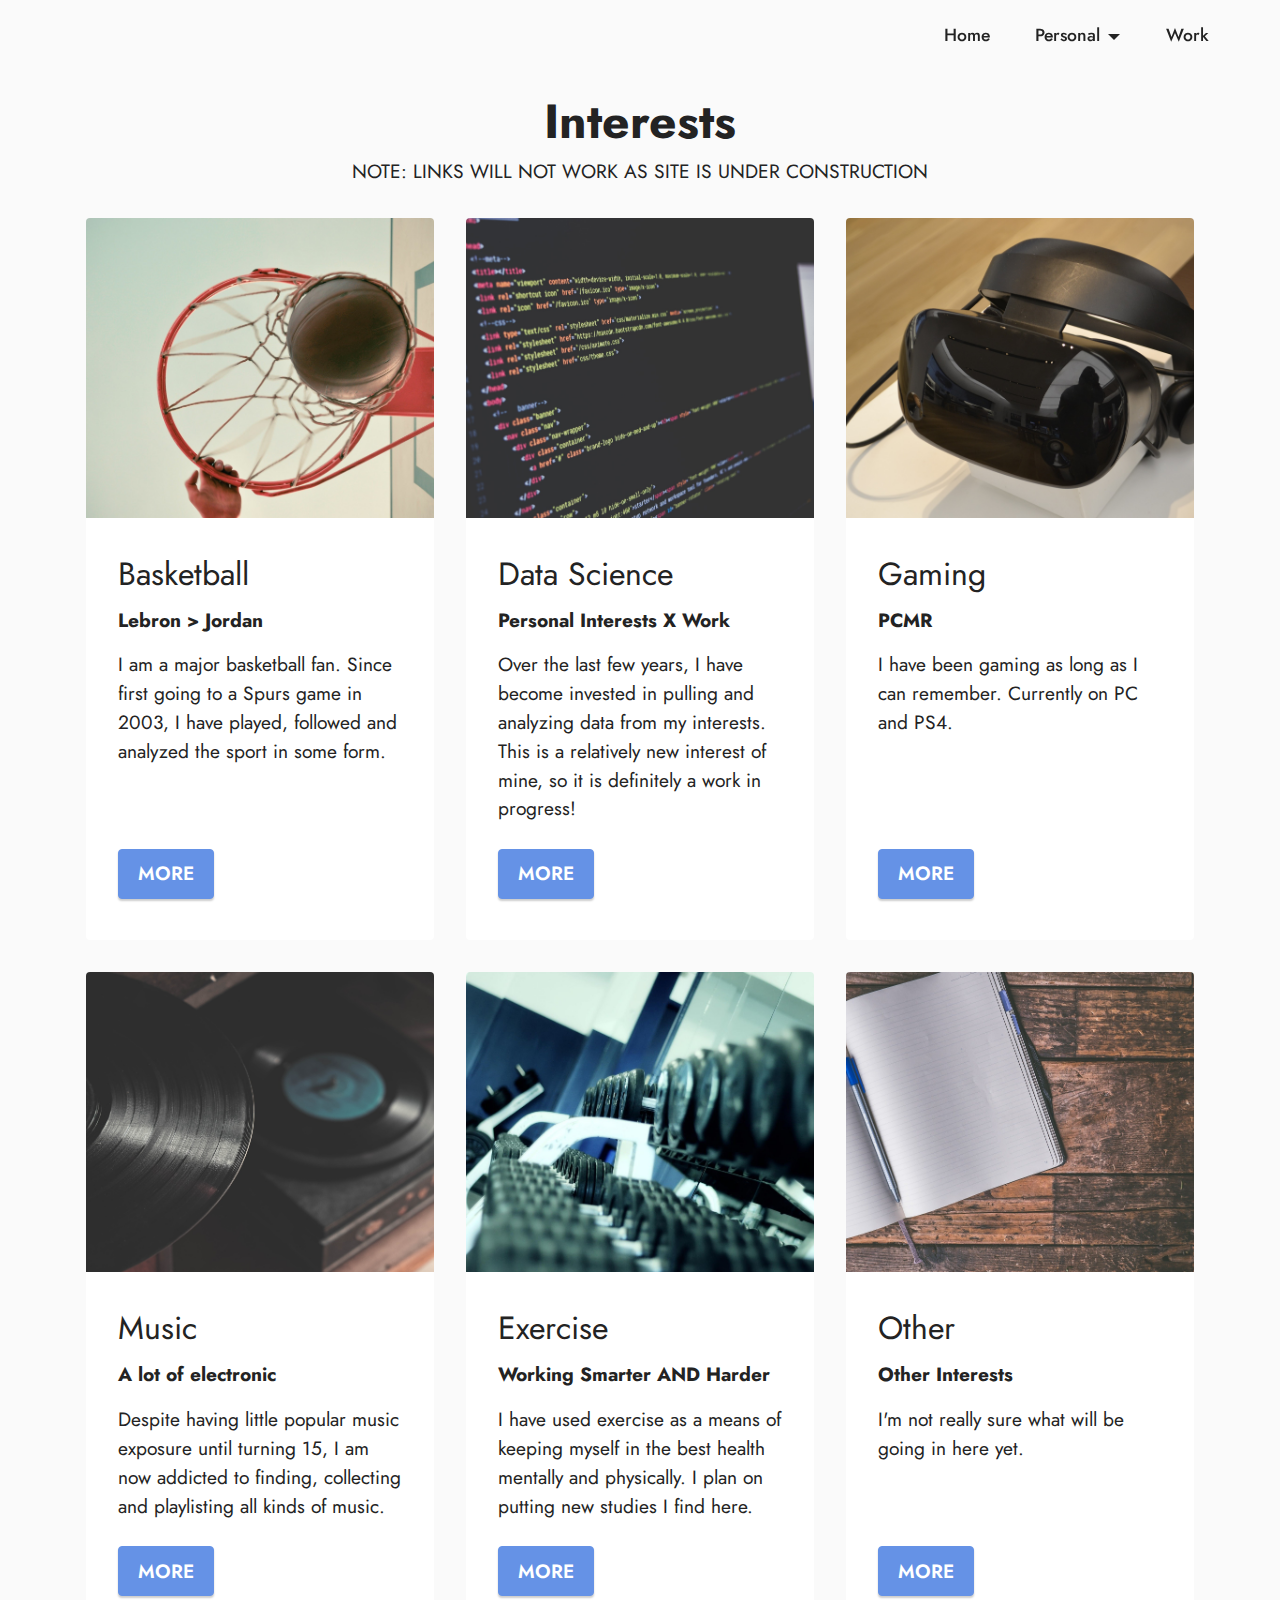
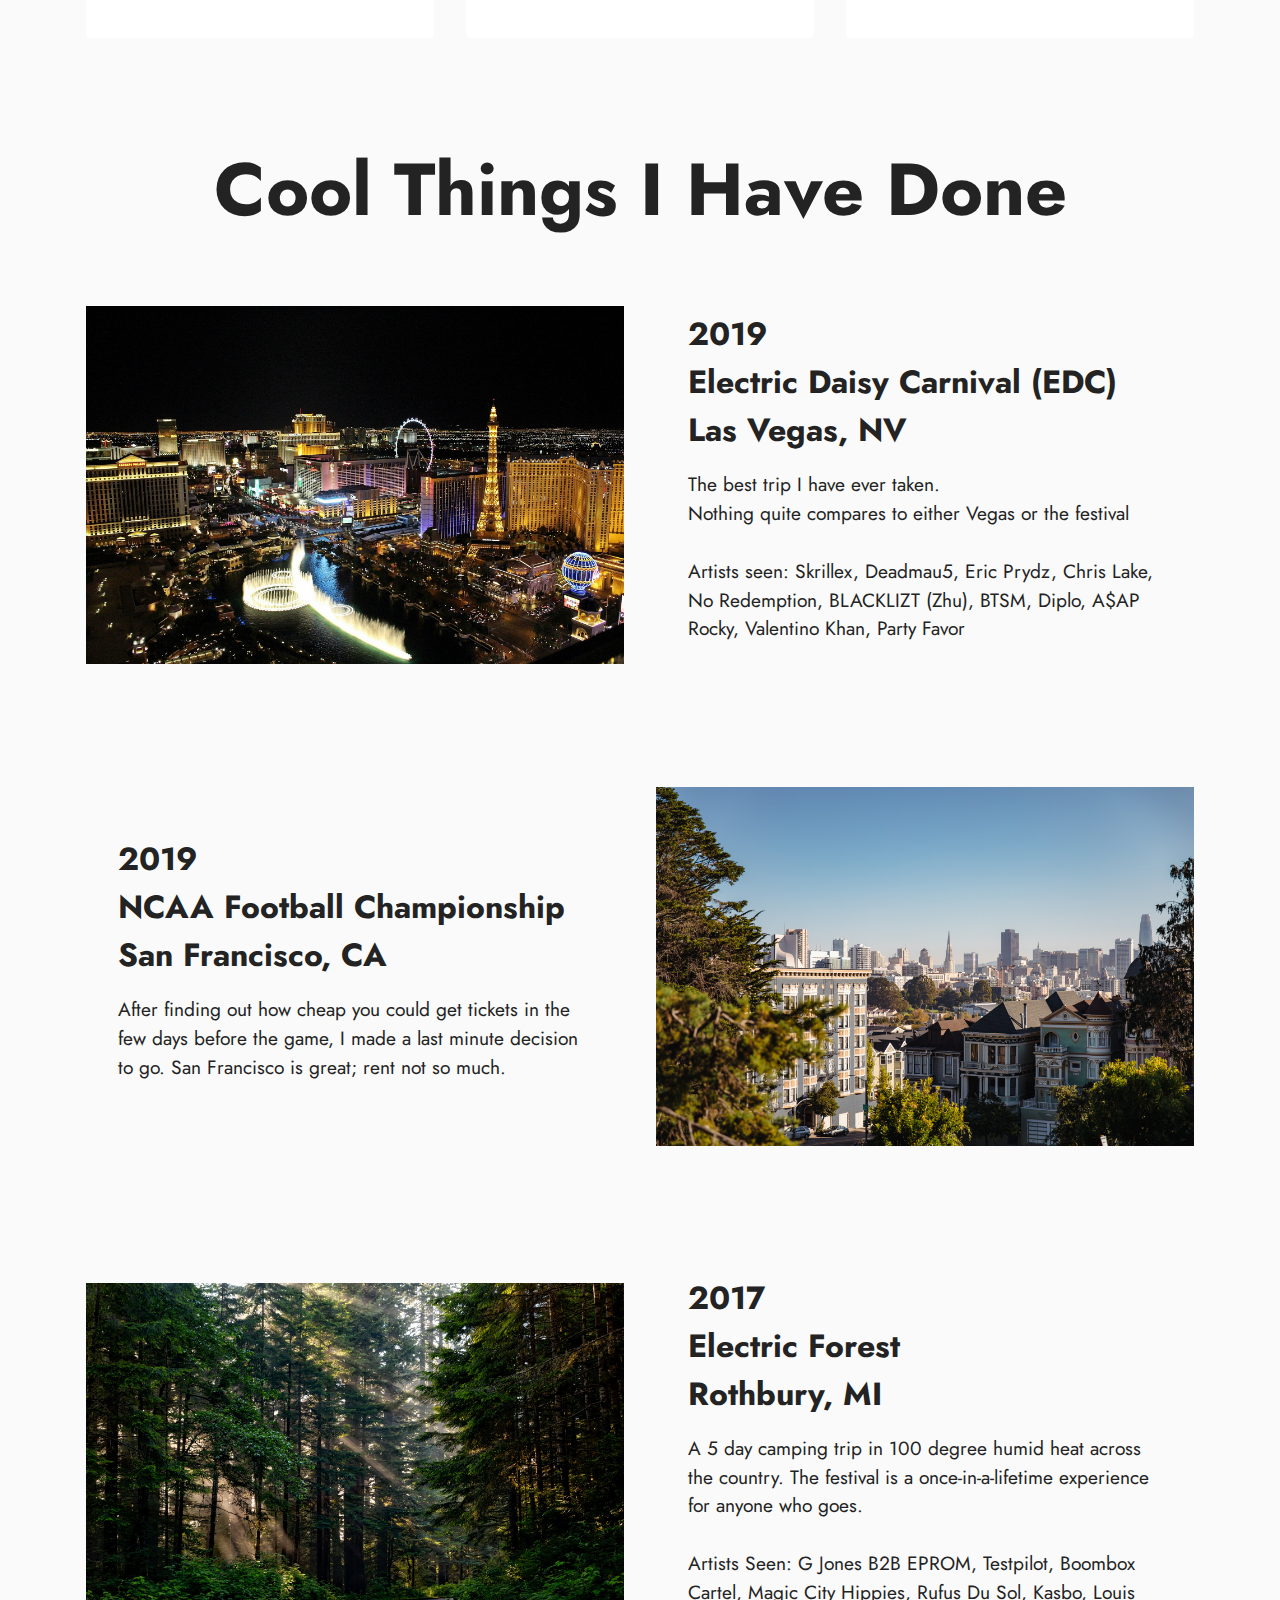
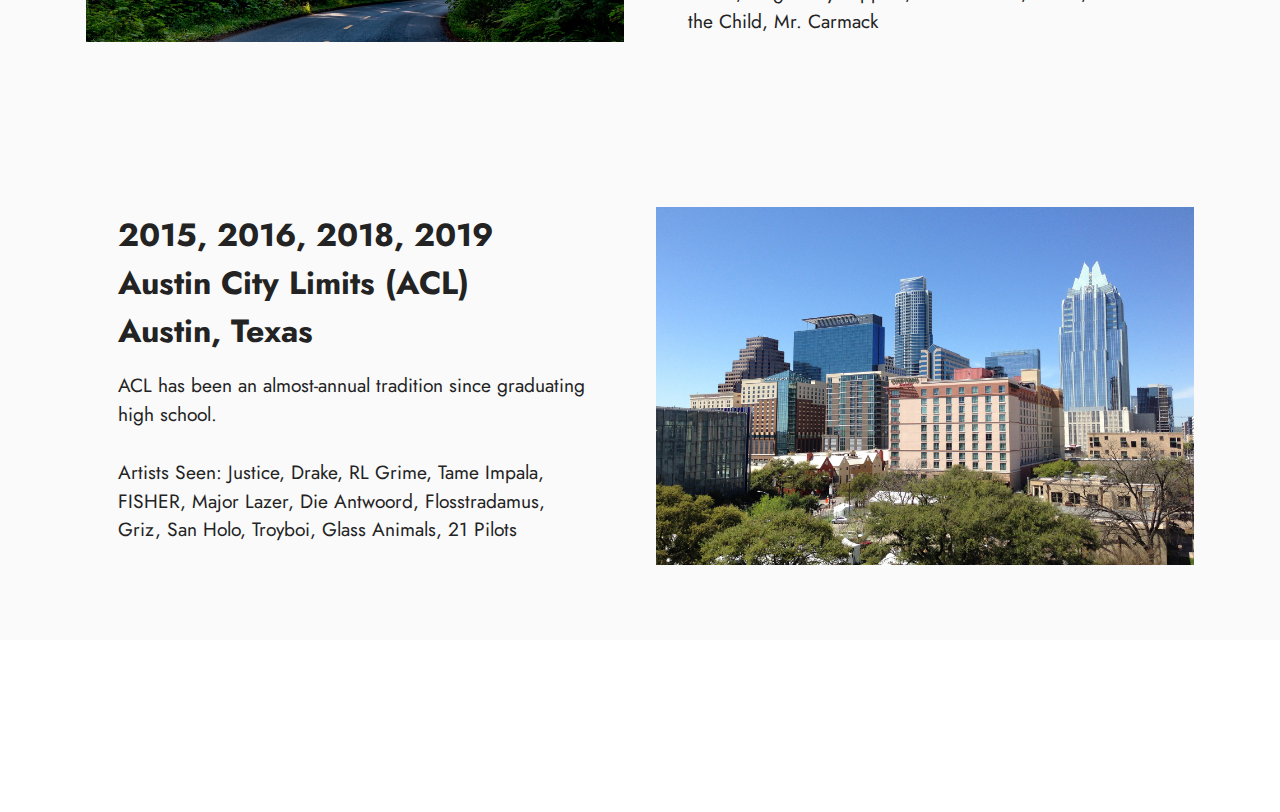
==== commit 60e891d6: "Personal Page: minor content fix" ====
--- a/page1.html
+++ b/page1.html
@@ -1,16 +1,14 @@
 <!DOCTYPE html>
 <html  >
 <head>
-  <!-- Site made with Mobirise Website Builder v5.0.29, https://mobirise.com -->
   <meta charset="UTF-8">
   <meta http-equiv="X-UA-Compatible" content="IE=edge">
   <meta name="generator" content="Mobirise v5.0.29, mobirise.com">
   <meta name="viewport" content="width=device-width, initial-scale=1, minimum-scale=1">
-  <link rel="shortcut icon" href="assets/images/logo.png" type="image/x-icon">
   <meta name="description" content="">
   
   
-  <title>Personal</title>
+  <title>W. Hunter Webster</title>
   <link rel="stylesheet" href="assets/tether/tether.min.css">
   <link rel="stylesheet" href="assets/bootstrap/css/bootstrap.min.css">
   <link rel="stylesheet" href="assets/bootstrap/css/bootstrap-grid.min.css">
@@ -87,8 +85,7 @@
                     <div class="item-content">
                         <h5 class="item-title mbr-fonts-style display-5">Data Science</h5>
                         <h6 class="item-subtitle mbr-fonts-style mt-1 display-7"><strong>Personal Interests X Work</strong></h6>
-                        <p class="mbr-text mbr-fonts-style mt-3 display-7">Mobirise Page Maker is a free and simple
-                            website builder - just drop site blocks to your page, add content and style it!</p>
+                        <p class="mbr-text mbr-fonts-style mt-3 display-7">Over the last few years, I have become invested in pulling and analyzing data from my interests. This is a relatively new interest of mine, so it is definitely a work in progress!</p>
                     </div>
                     <div class="mbr-section-btn item-footer mt-2"><a href="" class="btn btn-primary item-btn display-7" target="_blank">MORE</a></div>
                 </div>
@@ -322,4 +319,4 @@
   
   
 </body>
-</html>+</html>
